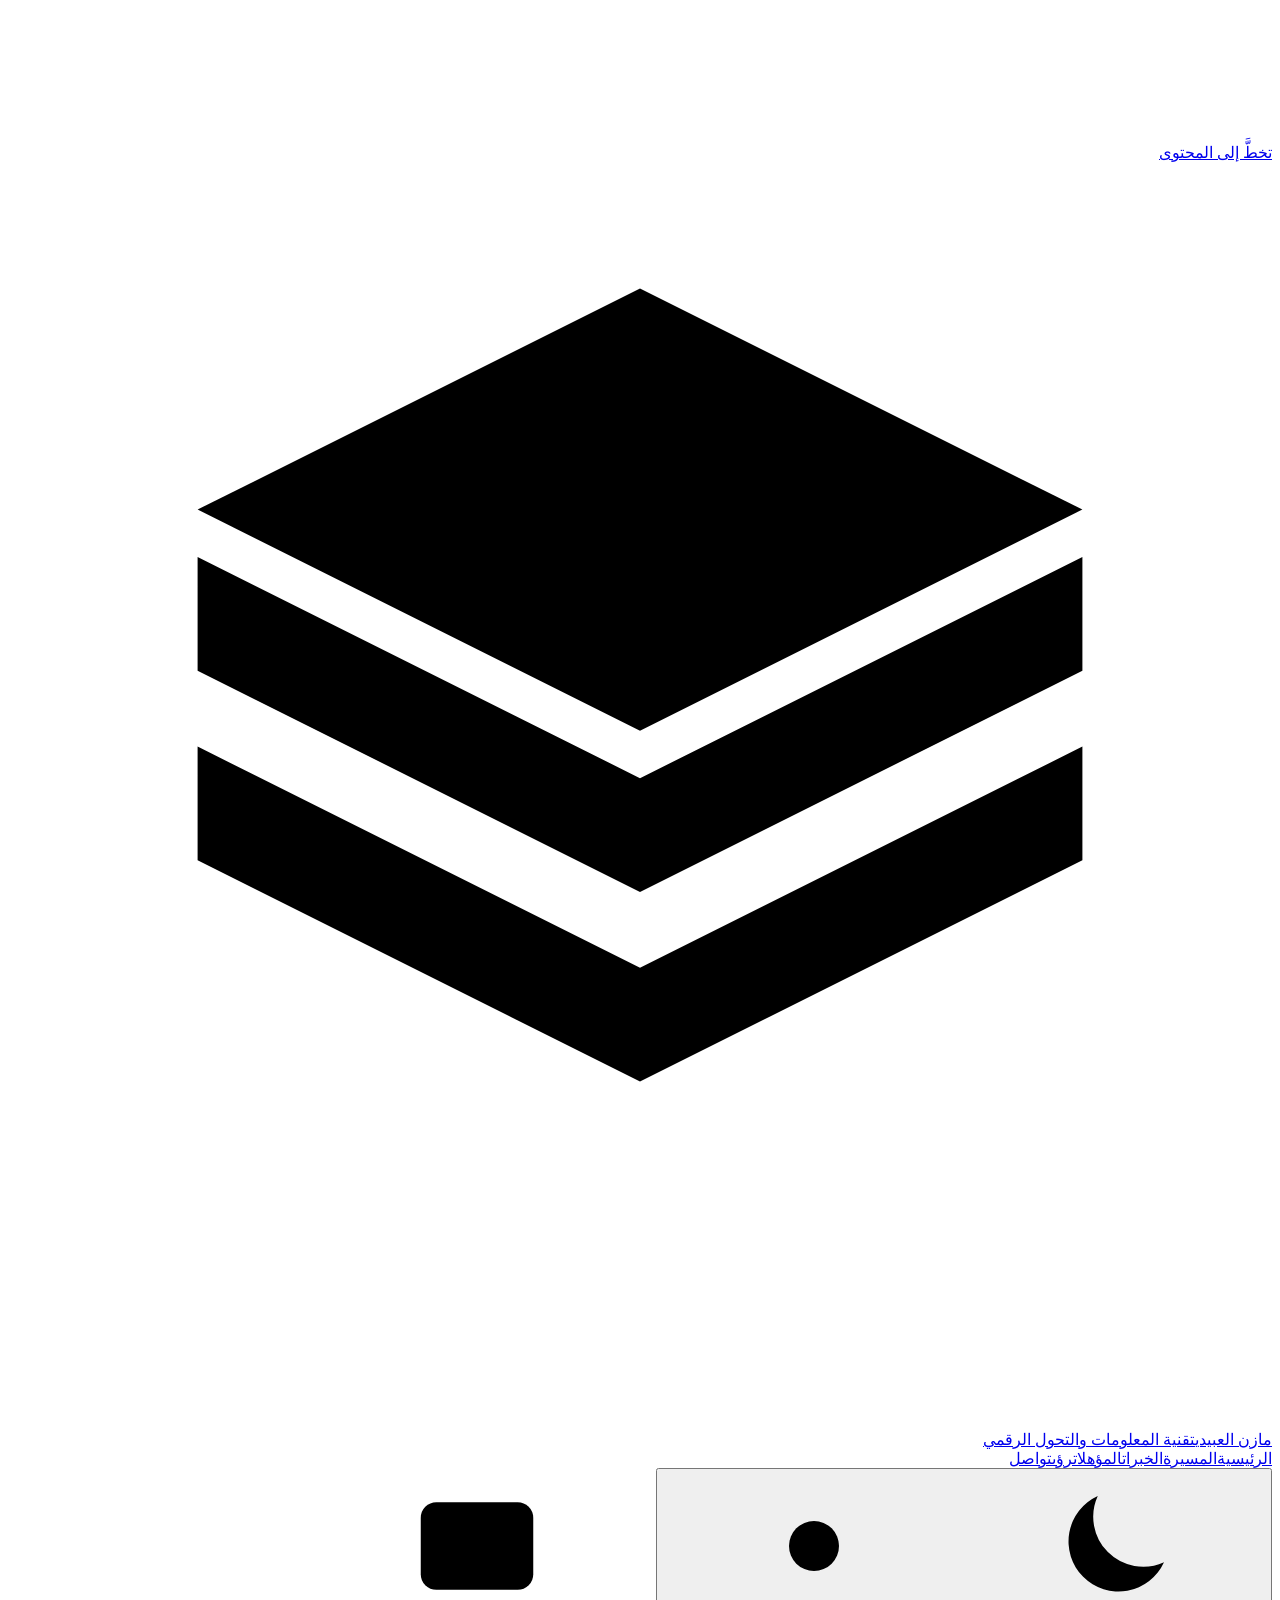
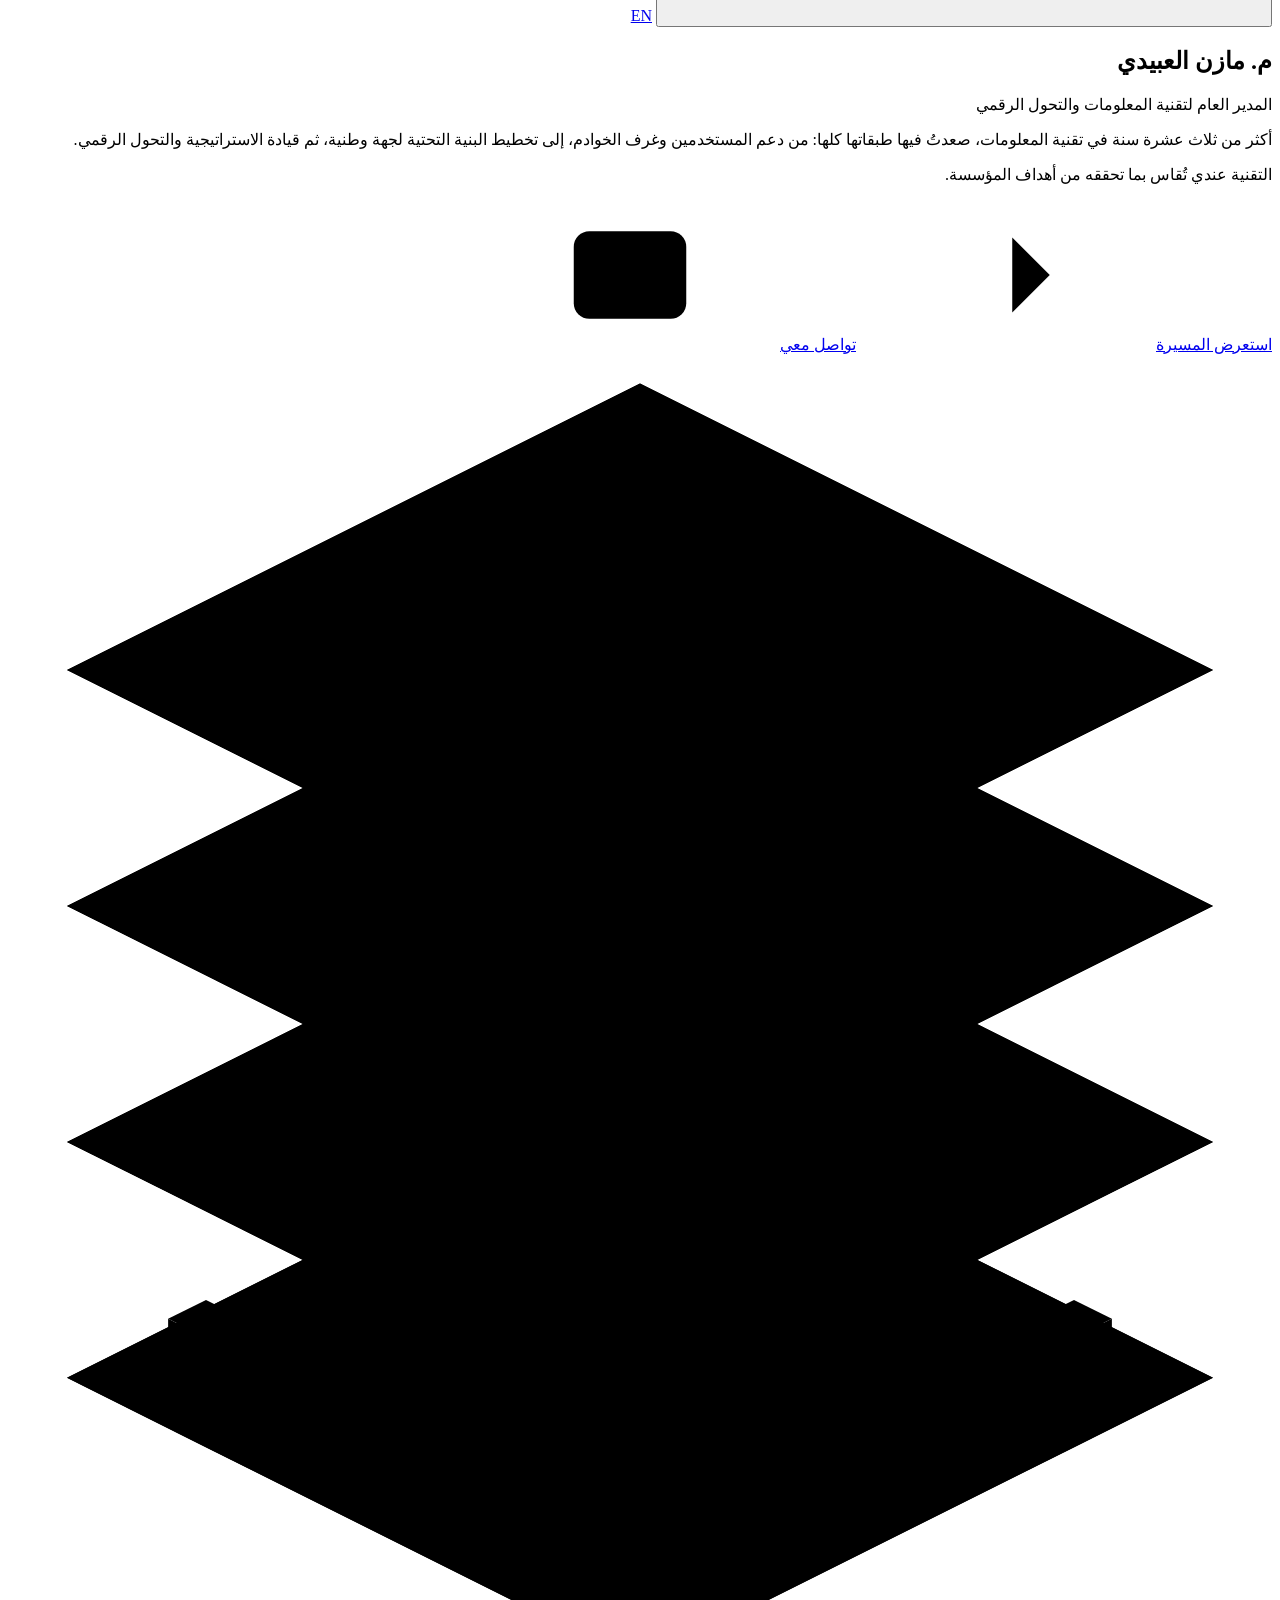
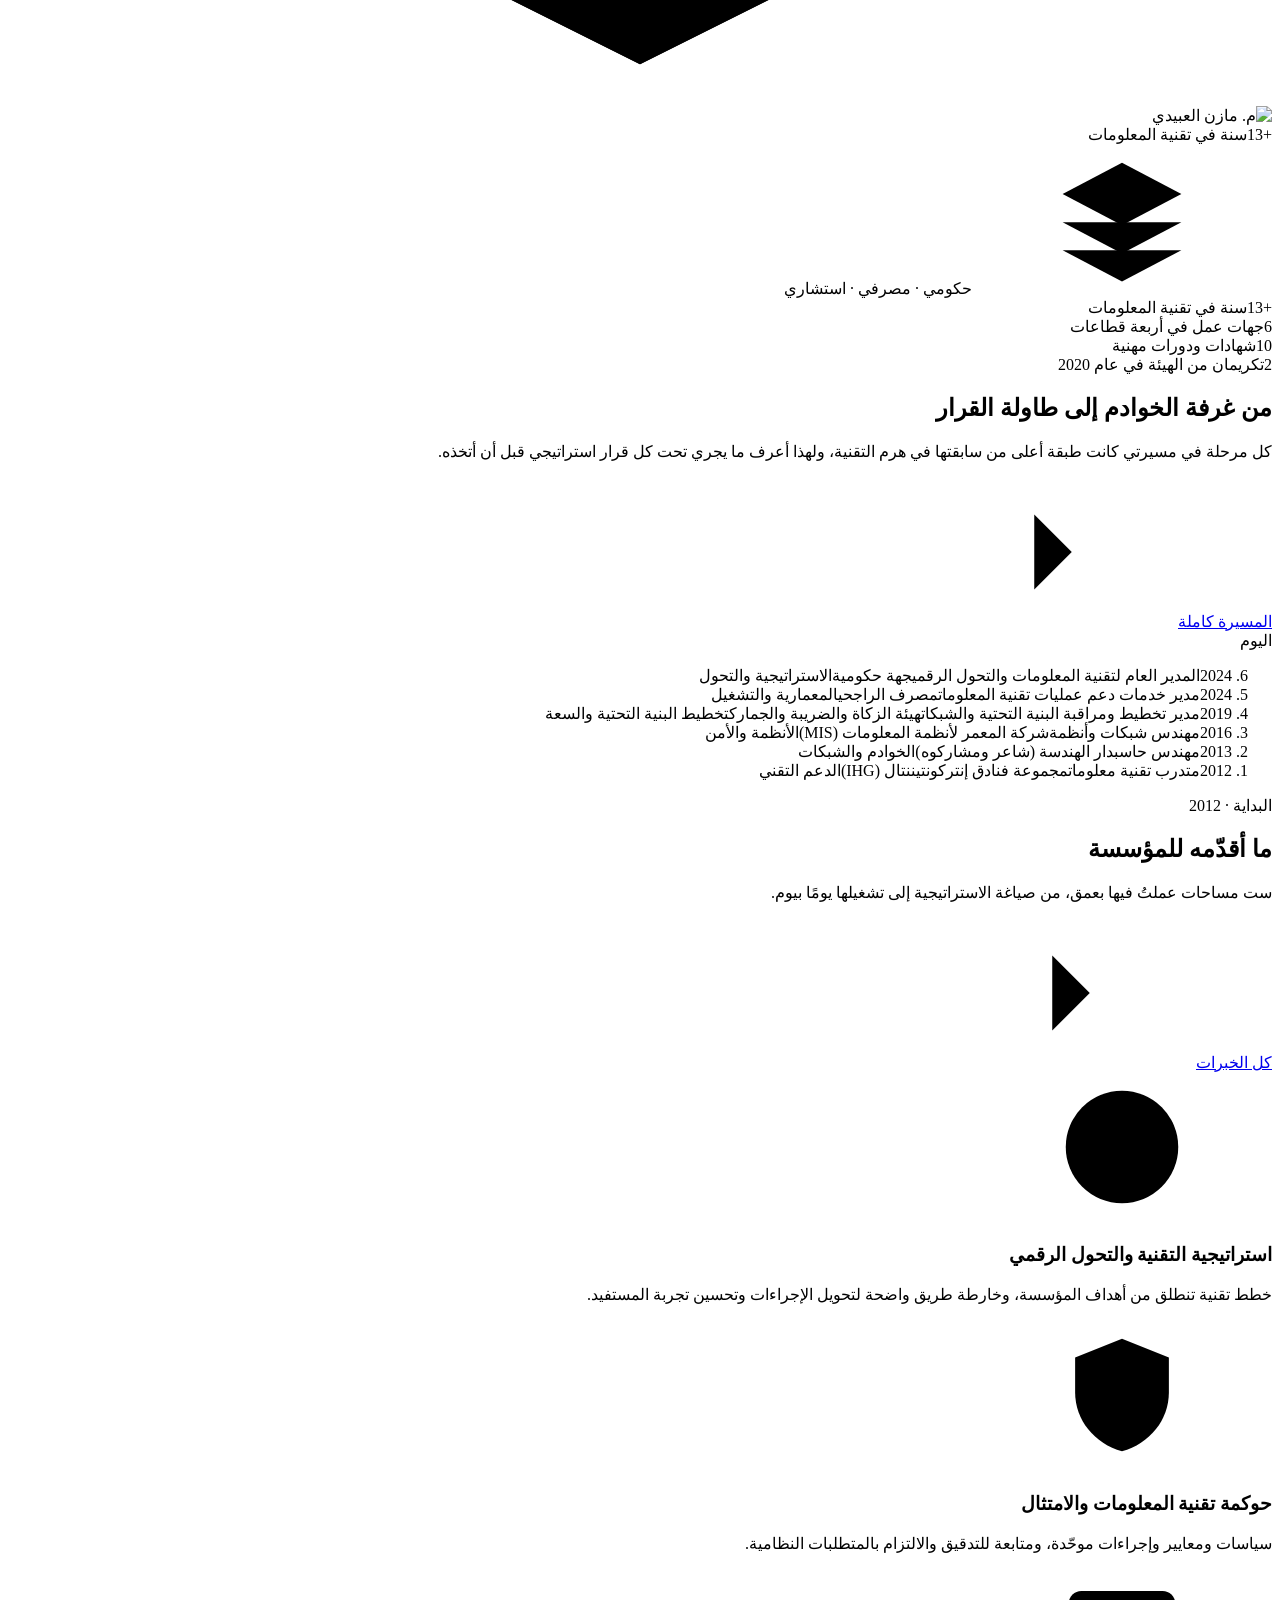
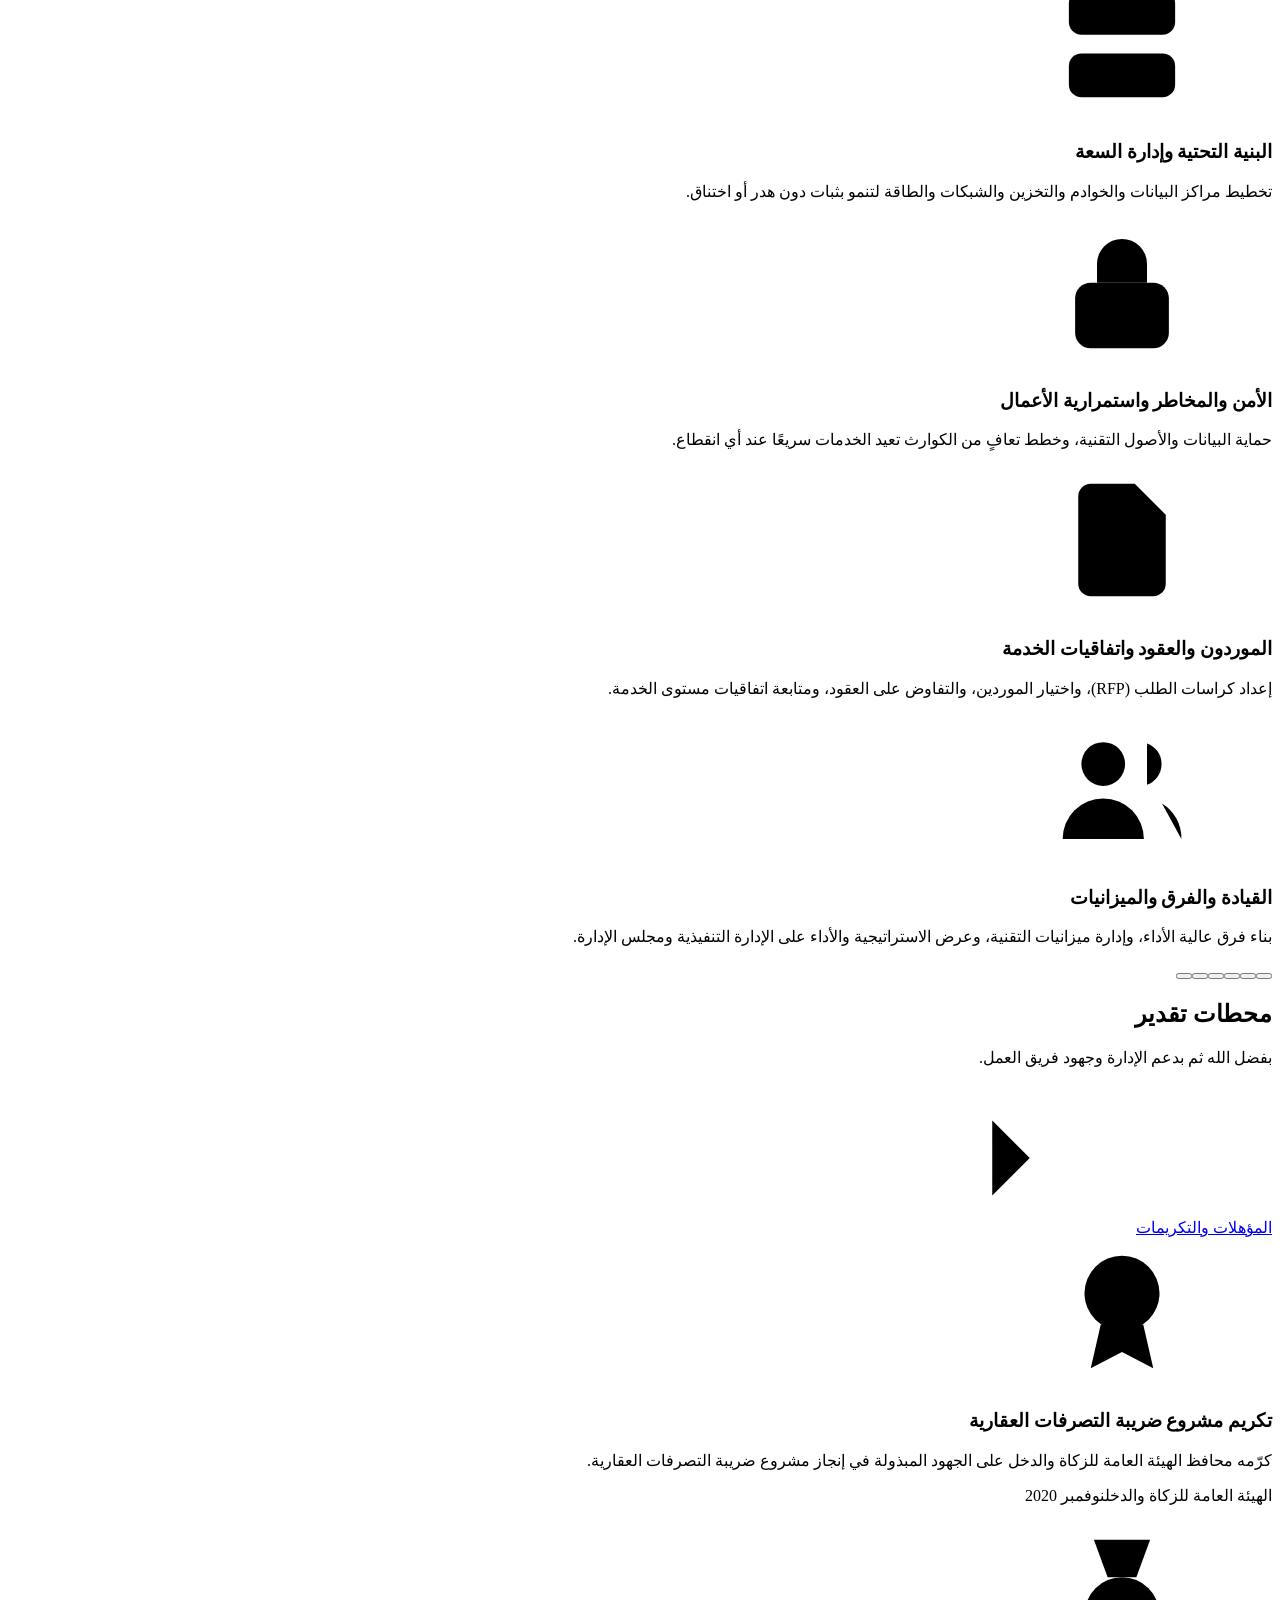
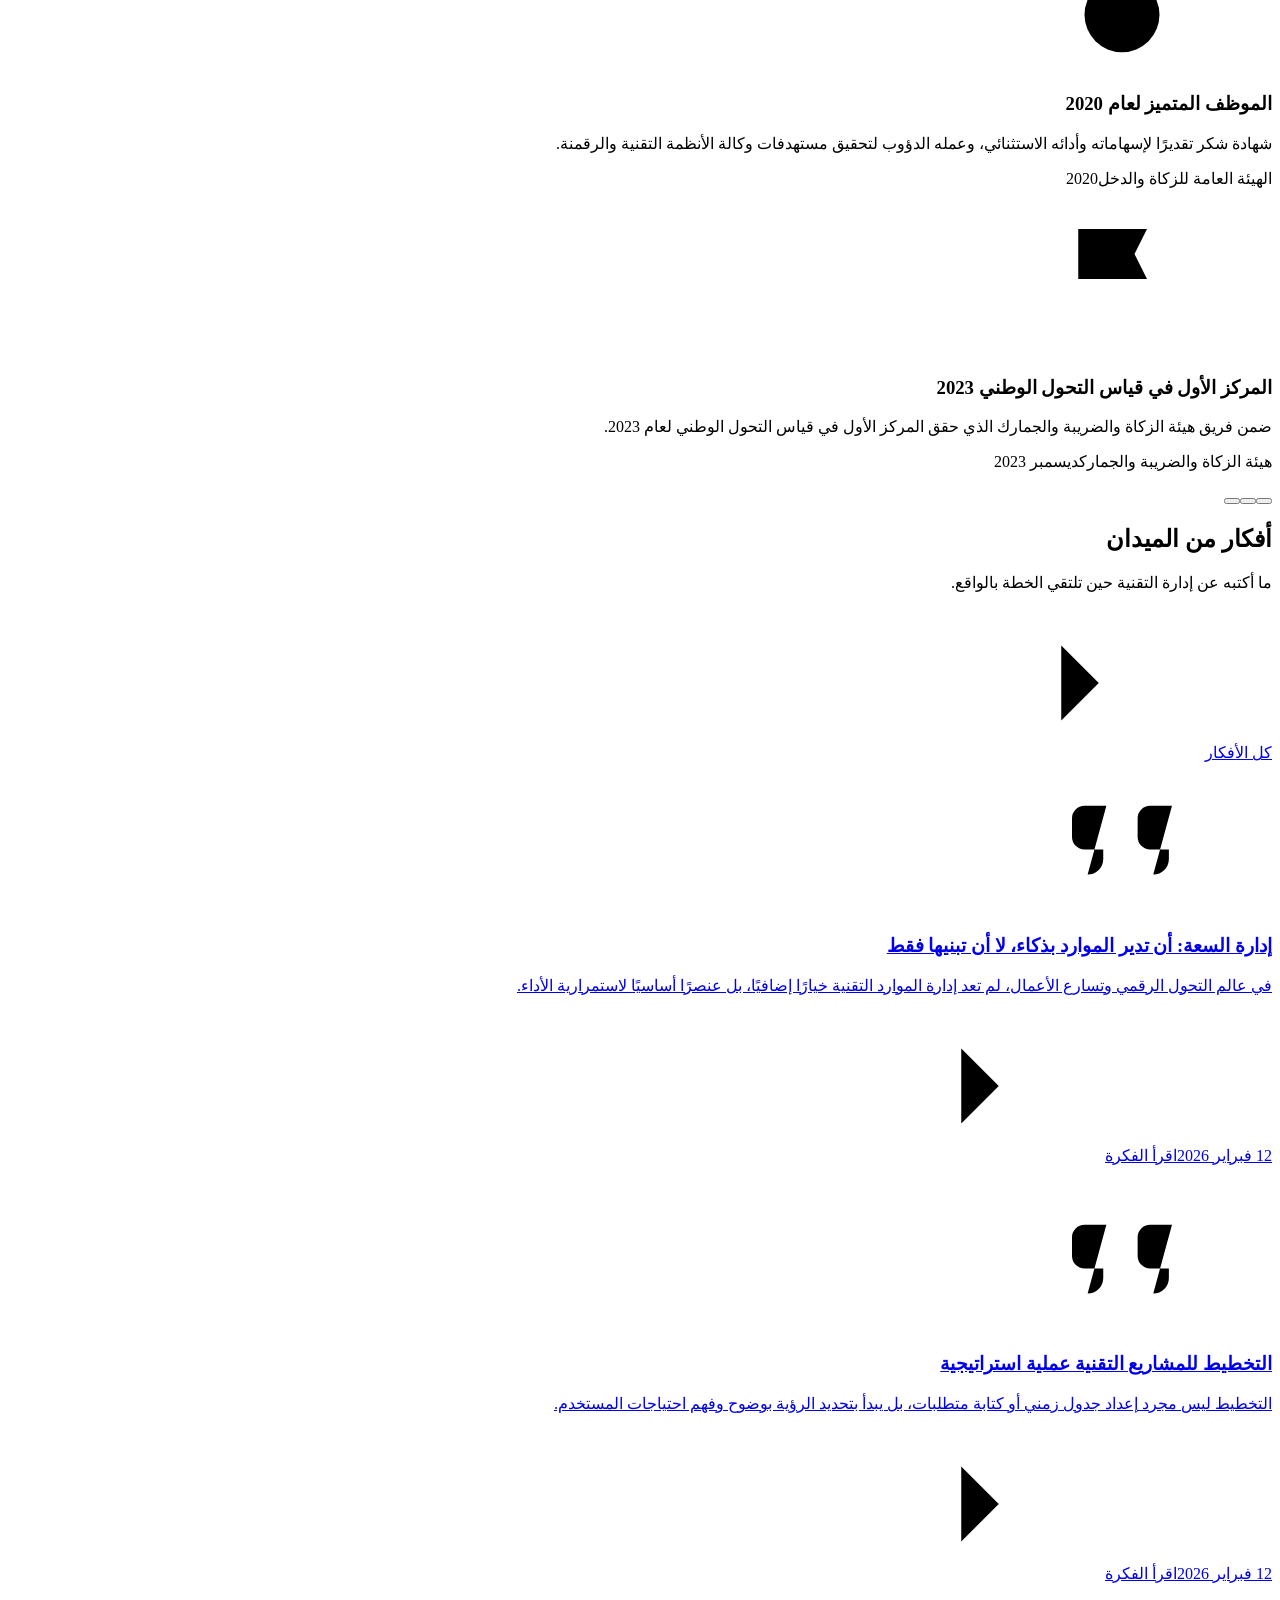
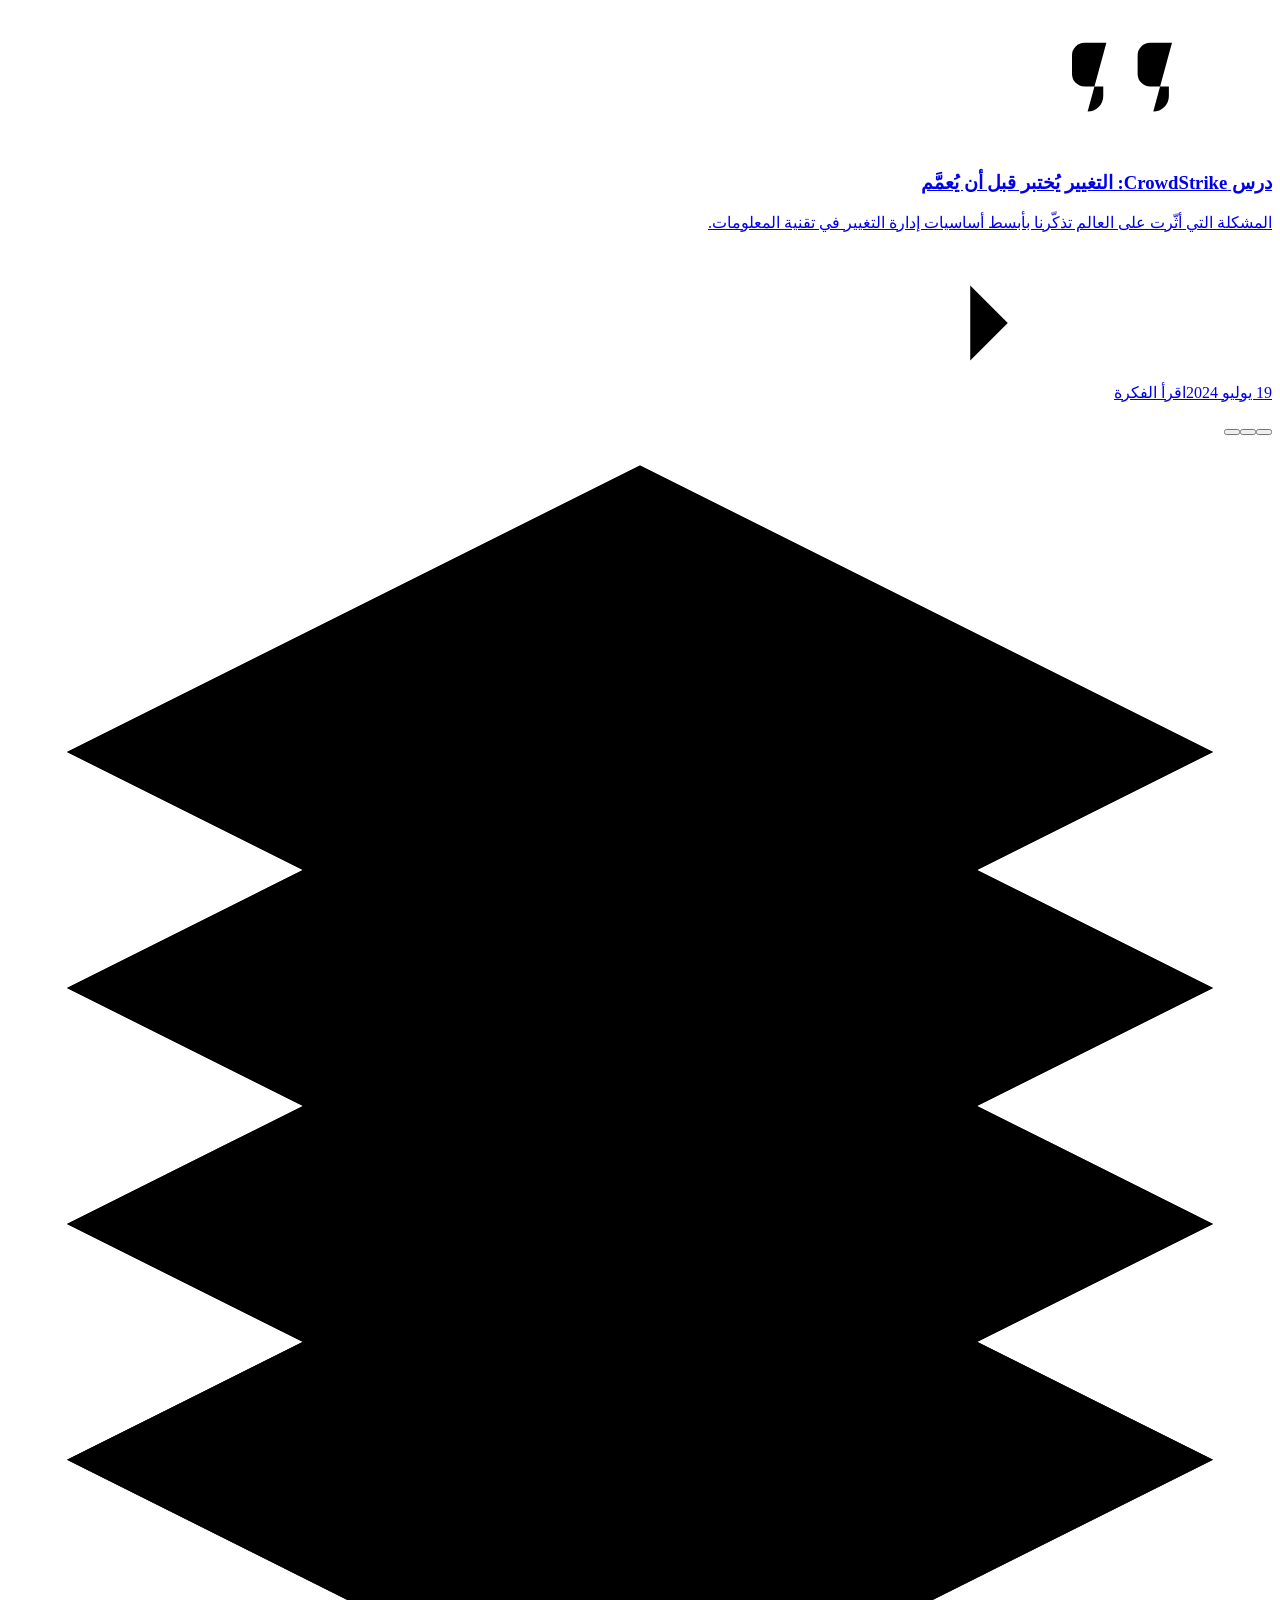
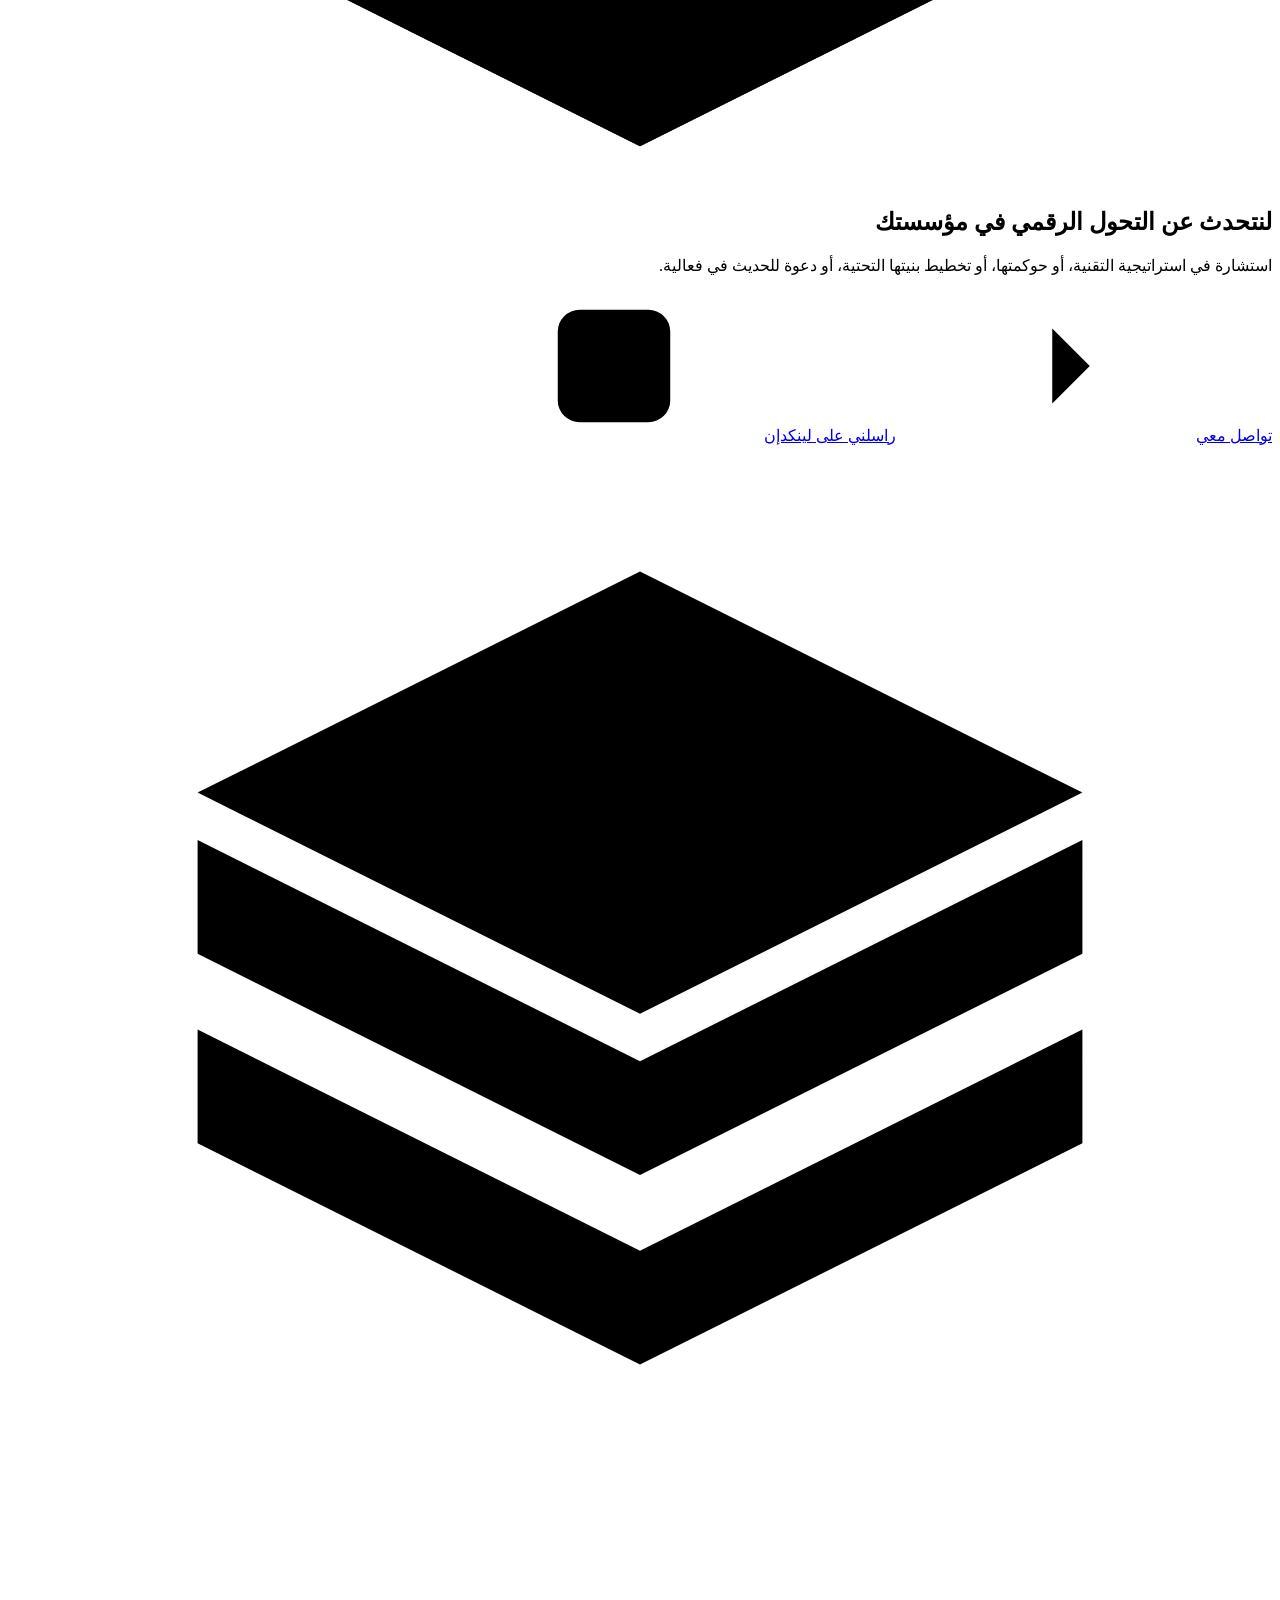
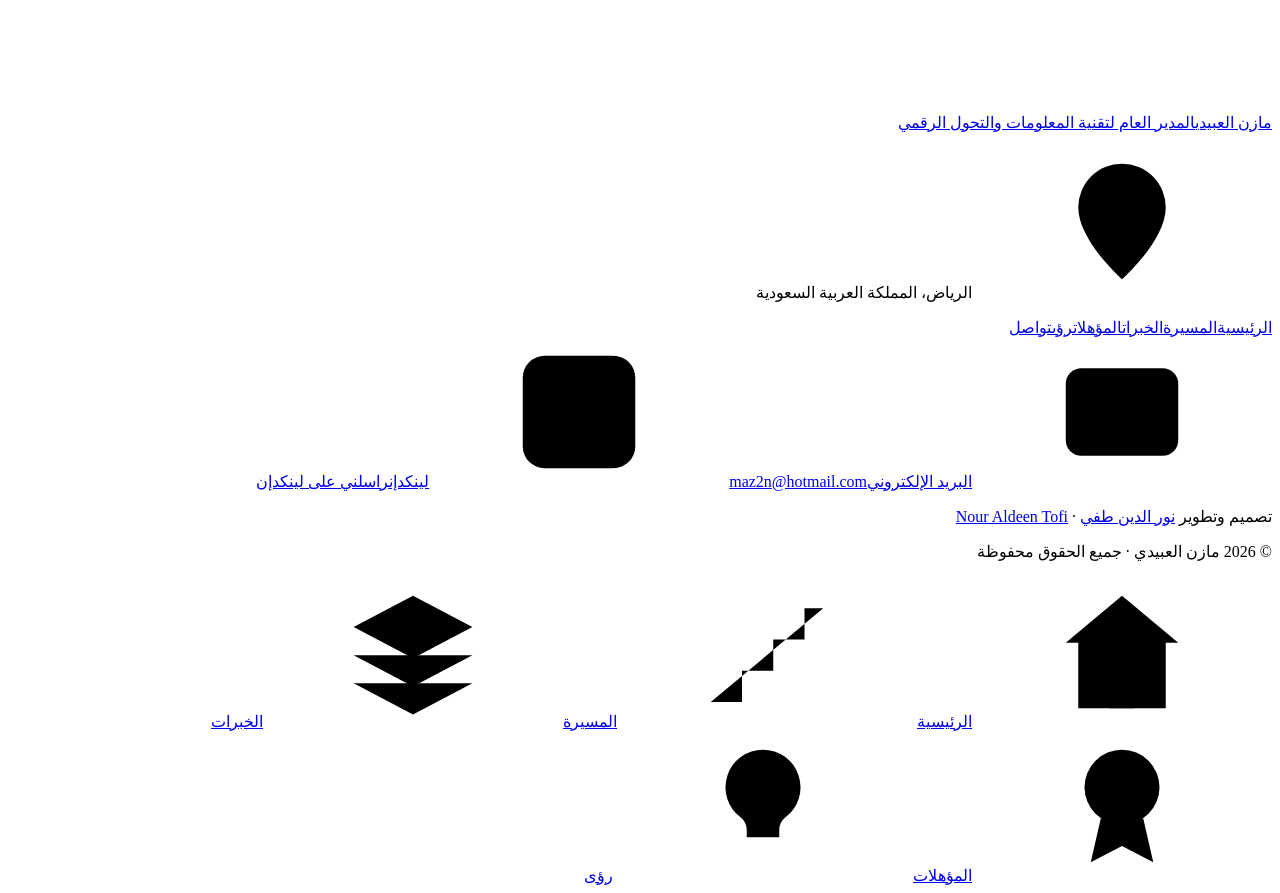
==== index.html @ 89eaffaf "Add site pages (Arabic) and SEO files" ====
<!doctype html>
<html lang="ar" dir="rtl" data-page="home" data-alt="en/index.html">
<head>
<meta charset="utf-8">
<meta name="viewport" content="width=device-width, initial-scale=1, viewport-fit=cover">
<title>مازن العبيدي — المدير العام لتقنية المعلومات والتحول الرقمي</title>
<meta name="description" content="الموقع الشخصي للمهندس مازن العبيدي: أكثر من 13 سنة في تقنية المعلومات، من البنية التحتية ومراكز البيانات إلى قيادة الاستراتيجية والحوكمة والتحول الرقمي.">
<meta name="robots" content="noindex, nofollow">
<meta name="author" content="مازن العبيدي">
<meta name="theme-color" content="#0f2427">
<link rel="canonical" href="https://nouraldeentofi.github.io/mazen-alobaidi/">
<link rel="alternate" hreflang="ar" href="https://nouraldeentofi.github.io/mazen-alobaidi/">
<link rel="alternate" hreflang="en" href="https://nouraldeentofi.github.io/mazen-alobaidi/en/">
<link rel="alternate" hreflang="x-default" href="https://nouraldeentofi.github.io/mazen-alobaidi/">
<meta property="og:type" content="profile">
<meta property="og:site_name" content="مازن العبيدي">
<meta property="og:title" content="مازن العبيدي — المدير العام لتقنية المعلومات والتحول الرقمي">
<meta property="og:description" content="الموقع الشخصي للمهندس مازن العبيدي: أكثر من 13 سنة في تقنية المعلومات، من البنية التحتية ومراكز البيانات إلى قيادة الاستراتيجية والحوكمة والتحول الرقمي.">
<meta property="og:url" content="https://nouraldeentofi.github.io/mazen-alobaidi/">
<meta property="og:image" content="https://nouraldeentofi.github.io/mazen-alobaidi/assets/img/og.jpg">
<meta property="og:image:width" content="1200">
<meta property="og:image:height" content="630">
<meta property="og:locale" content="ar_SA">
<meta property="og:locale:alternate" content="en_US">
<meta name="twitter:card" content="summary_large_image">
<meta name="twitter:title" content="مازن العبيدي — المدير العام لتقنية المعلومات والتحول الرقمي">
<meta name="twitter:description" content="الموقع الشخصي للمهندس مازن العبيدي: أكثر من 13 سنة في تقنية المعلومات، من البنية التحتية ومراكز البيانات إلى قيادة الاستراتيجية والحوكمة والتحول الرقمي.">
<meta name="twitter:image" content="https://nouraldeentofi.github.io/mazen-alobaidi/assets/img/og.jpg">
<link rel="icon" href="assets/img/favicon.svg" type="image/svg+xml">
<link rel="apple-touch-icon" href="assets/img/apple-touch-icon.png">
<link rel="help" type="text/plain" href="llms.txt" title="llms.txt">
<link rel="preload" href="assets/fonts/plex-ar-400.woff2" as="font" type="font/woff2" crossorigin><link rel="preload" href="assets/fonts/plex-ar-700.woff2" as="font" type="font/woff2" crossorigin>
<link rel="stylesheet" href="assets/style.css?v=1">
<script>(function(){var d=document.documentElement,t;d.classList.add('js');setTimeout(function(){if(!window.__maReady)d.classList.remove('js')},3500);try{t=localStorage.getItem('ma-theme')}catch(e){}if(t!=='light'&&t!=='dark'){t=matchMedia('(prefers-color-scheme: dark)').matches?'dark':'light'}d.setAttribute('data-theme',t);try{var L=localStorage.getItem('ma-lang'),r=document.referrer,same=false;try{same=!!r&&new URL(r).origin===location.origin}catch(e){}if((L==='ar'||L==='en')&&L!==d.lang&&!same&&location.protocol!=='file:'){location.replace(d.getAttribute('data-alt'))}}catch(e){}})();</script>
<script type="application/ld+json">{"@context": "https://schema.org", "@type": "Person", "@id": "https://nouraldeentofi.github.io/mazen-alobaidi/#person", "name": "مازن العبيدي", "alternateName": ["مازن العبيدي", "م. مازن العبيدي", "مازن فهد العبيدي", "مازن فهد زايد العبيدي", "مازن عبيدي", "مازن العبيدى", "المهندس مازن العبيدي", "Mazen Alobaidi", "Mazen Al-Obaidi", "Mazen Al Obaidi", "Mazen AlObaidi", "Mazen Alobaidy", "Mazen Al-Obaidy", "Mazen Obaidi", "Mazen Fahad Alobaidi", "Mazen Fahd Alobaidi", "Eng. Mazen Alobaidi", "Mazen A."], "honorificPrefix": "م.", "jobTitle": ["المدير العام لتقنية المعلومات والتحول الرقمي", "General Manager, Information Technology & Digital Transformation"], "description": "الموقع الشخصي للمهندس مازن العبيدي: أكثر من 13 سنة في تقنية المعلومات، من البنية التحتية ومراكز البيانات إلى قيادة الاستراتيجية والحوكمة والتحول الرقمي.", "url": "https://nouraldeentofi.github.io/mazen-alobaidi/", "image": "https://nouraldeentofi.github.io/mazen-alobaidi/assets/img/mazen-600.jpg", "address": {"@type": "PostalAddress", "addressLocality": "Riyadh", "addressCountry": "SA"}, "homeLocation": {"@type": "City", "name": "Riyadh", "alternateName": "الرياض"}, "worksFor": {"@type": "GovernmentOrganization", "name": "Government entity — Riyadh", "alternateName": "جهة حكومية — الرياض"}, "hasOccupation": {"@type": "Occupation", "name": "General Manager, Information Technology & Digital Transformation", "alternateName": ["General Manager of Information Technology and Digital Transformation", "Chief Information Officer", "CIO", "VP of Information Technology", "IT General Manager", "Head of IT", "Digital Transformation Leader", "Enterprise Architecture Consultant", "IT Strategy Consultant", "IT Infrastructure Director", "المدير العام لتقنية المعلومات والتحول الرقمي", "مدير عام تقنية المعلومات", "رئيس تقنية المعلومات", "نائب الرئيس لتقنية المعلومات", "قائد التحول الرقمي", "مستشار تقنية المعلومات", "مستشار التحول الرقمي", "مدير البنية التحتية التقنية"], "occupationLocation": {"@type": "City", "name": "Riyadh"}, "skills": "IT Strategy, Digital Transformation, IT Governance, Enterprise Architecture, TOGAF, Capacity Management, Data Center Architecture, High Availability Architecture, IT Infrastructure Planning, Cybersecurity, Risk Management, Business Continuity, Disaster Recovery, Vendor Management, RFP, Service Level Agreements, IT Budgeting, Change Management, Team Leadership, VMware vSphere"}, "knowsAbout": ["IT Strategy", "Digital Transformation", "IT Governance", "Enterprise Architecture", "TOGAF", "Capacity Management", "Data Center Architecture", "High Availability Architecture", "IT Infrastructure Planning", "Cybersecurity", "Risk Management", "Business Continuity", "Disaster Recovery", "Vendor Management", "RFP", "Service Level Agreements", "IT Budgeting", "Change Management", "Team Leadership", "VMware vSphere", "Windows Server", "ISO 27001", "Cloud Architecture", "استراتيجية تقنية المعلومات", "التحول الرقمي", "حوكمة تقنية المعلومات", "معمارية المؤسسة", "إدارة السعة", "مراكز البيانات", "استمرارية الأعمال", "إدارة المخاطر", "الأمن السيبراني"], "hasCredential": [{"@type": "EducationalOccupationalCredential", "credentialCategory": "degree", "name": "Bachelor's Degree, Computer Engineering", "recognizedBy": {"@type": "CollegeOrUniversity", "name": "Taif University", "alternateName": "جامعة الطائف"}}, {"@type": "EducationalOccupationalCredential", "credentialCategory": "certificate", "name": "Strategic Planning", "alternateName": "التخطيط الاستراتيجي", "recognizedBy": {"@type": "Organization", "name": "London Corporate Training"}}, {"@type": "EducationalOccupationalCredential", "credentialCategory": "certificate", "name": "TOGAF 9 Foundation and Certified Training", "alternateName": "تدريب TOGAF 9 التأسيسي والمعتمد", "recognizedBy": {"@type": "Organization", "name": "JODAYN"}}, {"@type": "EducationalOccupationalCredential", "credentialCategory": "certificate", "name": "Cloud Architecture: Advanced Concepts", "alternateName": "معمارية السحابة: مفاهيم متقدمة", "recognizedBy": {"@type": "Organization", "name": "LinkedIn Learning"}}, {"@type": "EducationalOccupationalCredential", "credentialCategory": "certificate", "name": "Learning Cloud Computing: Core Concepts", "alternateName": "الحوسبة السحابية: المفاهيم الأساسية", "recognizedBy": {"@type": "Organization", "name": "LinkedIn Learning"}}, {"@type": "EducationalOccupationalCredential", "credentialCategory": "certificate", "name": "vSphere 6.7 Foundations: Networking", "alternateName": "أساسيات شبكات vSphere 6.7", "recognizedBy": {"@type": "Organization", "name": "LinkedIn Learning"}}, {"@type": "EducationalOccupationalCredential", "credentialCategory": "certificate", "name": "VMware vSphere 6.5 Advanced Networking", "alternateName": "شبكات VMware vSphere 6.5 المتقدمة", "recognizedBy": {"@type": "Organization", "name": "LinkedIn Learning"}}, {"@type": "EducationalOccupationalCredential", "credentialCategory": "certificate", "name": "Microsoft SQL Server 2016: Installation and Administration", "alternateName": "تثبيت Microsoft SQL Server 2016 وإدارته", "recognizedBy": {"@type": "Organization", "name": "LinkedIn Learning"}}, {"@type": "EducationalOccupationalCredential", "credentialCategory": "certificate", "name": "Introduction to SAN and NAS Storage", "alternateName": "مقدمة في تخزين SAN وNAS", "recognizedBy": {"@type": "Organization", "name": "LinkedIn Learning"}}, {"@type": "EducationalOccupationalCredential", "credentialCategory": "certificate", "name": "Project Management Foundations: Small Projects", "alternateName": "أساسيات إدارة المشاريع: المشاريع الصغيرة", "recognizedBy": {"@type": "Organization", "name": "LinkedIn Learning"}}, {"@type": "EducationalOccupationalCredential", "credentialCategory": "certificate", "name": "Project Management Tips", "alternateName": "نصائح في إدارة المشاريع", "recognizedBy": {"@type": "Organization", "name": "LinkedIn Learning"}}], "award": ["Honoured for the Real Estate Transaction Tax project (Nov 2020)", "Distinguished employee of 2020 (2020)", "First place, National Transformation Measurement 2023 (Dec 2023)", "تكريم مشروع ضريبة التصرفات العقارية", "الموظف المتميز لعام 2020", "المركز الأول في قياس التحول الوطني 2023"], "alumniOf": [{"@type": "CollegeOrUniversity", "name": "Taif University", "alternateName": "جامعة الطائف"}, {"@type": "GovernmentOrganization", "name": "Zakat, Tax and Customs Authority", "alternateName": ["ZATCA", "هيئة الزكاة والضريبة والجمارك"]}, {"@type": "BankOrCreditUnion", "name": "Al Rajhi Bank", "alternateName": "مصرف الراجحي"}, {"@type": "Organization", "name": "Al Moammar Information Systems", "alternateName": ["MIS", "المعمر لأنظمة المعلومات"]}, {"@type": "Organization", "name": "Dar Al-Handasah (Shair and Partners)", "alternateName": "دار الهندسة"}, {"@type": "Organization", "name": "InterContinental Hotels Group", "alternateName": "IHG"}], "knowsLanguage": [{"@type": "Language", "name": "Arabic", "alternateName": "ar"}, {"@type": "Language", "name": "English", "alternateName": "en"}], "sameAs": ["https://www.linkedin.com/in/mazen-a-08a4165a/"], "email": "mailto:maz2n@hotmail.com"}</script><script type="application/ld+json">{"@context": "https://schema.org", "@type": "ProfilePage", "@id": "https://nouraldeentofi.github.io/mazen-alobaidi/#page", "url": "https://nouraldeentofi.github.io/mazen-alobaidi/", "name": "مازن العبيدي — المدير العام لتقنية المعلومات والتحول الرقمي", "description": "الموقع الشخصي للمهندس مازن العبيدي: أكثر من 13 سنة في تقنية المعلومات، من البنية التحتية ومراكز البيانات إلى قيادة الاستراتيجية والحوكمة والتحول الرقمي.", "inLanguage": "ar", "isPartOf": {"@type": "WebSite", "@id": "https://nouraldeentofi.github.io/mazen-alobaidi/#site", "name": "مازن العبيدي", "url": "https://nouraldeentofi.github.io/mazen-alobaidi/"}, "about": {"@id": "https://nouraldeentofi.github.io/mazen-alobaidi/#person"}, "mainEntity": {"@id": "https://nouraldeentofi.github.io/mazen-alobaidi/#person"}}</script><script type="application/ld+json">{"@context": "https://schema.org", "@type": "BreadcrumbList", "itemListElement": [{"@type": "ListItem", "position": 1, "name": "الرئيسية", "item": "https://nouraldeentofi.github.io/mazen-alobaidi/"}]}</script>
</head>
<body>
<a class="skip" href="#main">تخطَّ إلى المحتوى</a>
<svg class="sprite" aria-hidden="true" focusable="false" xmlns="http://www.w3.org/2000/svg"><symbol id="i-home" viewBox="0 0 24 24"><path d="M3 10.5 12 3l9 7.5"/><path d="M5 9.5V21h14V9.5"/><path d="M10 21v-6h4v6"/></symbol><symbol id="i-stairs" viewBox="0 0 24 24"><path d="M3 20h5v-5h5v-5h5V5h3"/></symbol><symbol id="i-layers" viewBox="0 0 24 24"><path d="M12 3 2.5 8 12 13l9.5-5L12 3Z"/><path d="m2.5 12.5 9.5 5 9.5-5"/><path d="m2.5 17 9.5 5 9.5-5"/></symbol><symbol id="i-award" viewBox="0 0 24 24"><circle cx="12" cy="9" r="6"/><path d="M8.6 14 7 21l5-2.6 5 2.6-1.6-7"/></symbol><symbol id="i-medal" viewBox="0 0 24 24"><path d="M7.5 3h9l-2.2 6h-4.6L7.5 3Z"/><circle cx="12" cy="15" r="6"/><path d="m12 12 .9 1.9 2.1.3-1.5 1.4.4 2.1-1.9-1-1.9 1 .4-2.1-1.5-1.4 2.1-.3L12 12Z"/></symbol><symbol id="i-flag" viewBox="0 0 24 24"><path d="M5 21V4"/><path d="M5 4h11l-2 4 2 4H5"/></symbol><symbol id="i-bulb" viewBox="0 0 24 24"><path d="M9 18h6"/><path d="M10 21h4"/><path d="M12 3a6 6 0 0 0-3.6 10.8c.6.5 1 1.2 1 2V17h5.2v-1.2c0-.8.4-1.5 1-2A6 6 0 0 0 12 3Z"/></symbol><symbol id="i-mail" viewBox="0 0 24 24"><rect x="3" y="5" width="18" height="14" rx="2.5"/><path d="m3.8 7 8.2 6 8.2-6"/></symbol><symbol id="i-linkedin" viewBox="0 0 24 24"><rect x="3" y="3" width="18" height="18" rx="3.5"/><path d="M8 10.5V17"/><path d="M8 7.2v.1"/><path d="M12 17v-6.5"/><path d="M12 13.6c0-1.9 1.1-3.1 2.7-3.1 1.5 0 2.3 1 2.3 2.8V17"/></symbol><symbol id="i-pin" viewBox="0 0 24 24"><path d="M12 21s-7-6.2-7-11.5a7 7 0 0 1 14 0C19 14.8 12 21 12 21Z"/><circle cx="12" cy="9.5" r="2.5"/></symbol><symbol id="i-arrow" viewBox="0 0 24 24"><path d="M5 12h14"/><path d="m13 6 6 6-6 6"/></symbol><symbol id="i-back" viewBox="0 0 24 24"><path d="M19 12H5"/><path d="m11 18-6-6 6-6"/></symbol><symbol id="i-chev" viewBox="0 0 24 24"><path d="m6 9 6 6 6-6"/></symbol><symbol id="i-sun" viewBox="0 0 24 24"><circle cx="12" cy="12" r="4"/><path d="M12 2.5v2M12 19.5v2M4.6 4.6 6 6M18 18l1.4 1.4M2.5 12h2M19.5 12h2M4.6 19.4 6 18M18 6l1.4-1.4"/></symbol><symbol id="i-moon" viewBox="0 0 24 24"><path d="M20 14.6A8 8 0 0 1 9.4 4 8 8 0 1 0 20 14.6Z"/></symbol><symbol id="i-target" viewBox="0 0 24 24"><circle cx="12" cy="12" r="9"/><circle cx="12" cy="12" r="5"/><circle cx="12" cy="12" r="1.2"/></symbol><symbol id="i-shield" viewBox="0 0 24 24"><path d="M12 3 4.5 6v5.6c0 4.4 3.1 8.2 7.5 9.4 4.4-1.2 7.5-5 7.5-9.4V6L12 3Z"/><path d="m8.8 12 2.2 2.2 4.2-4.4"/></symbol><symbol id="i-server" viewBox="0 0 24 24"><rect x="3.5" y="3.5" width="17" height="7" rx="2"/><rect x="3.5" y="13.5" width="17" height="7" rx="2"/><path d="M7.5 7h.1M7.5 17h.1"/><path d="M11 7h5.5M11 17h5.5"/></symbol><symbol id="i-refresh" viewBox="0 0 24 24"><path d="M3.5 12a8.5 8.5 0 0 1 14.7-5.8L20.5 8.5"/><path d="M20.5 3.5v5h-5"/><path d="M20.5 12a8.5 8.5 0 0 1-14.7 5.8L3.5 15.5"/><path d="M3.5 20.5v-5h5"/></symbol><symbol id="i-lock" viewBox="0 0 24 24"><rect x="4.5" y="10.5" width="15" height="10.5" rx="2.5"/><path d="M8 10.5V7.5a4 4 0 0 1 8 0v3"/><path d="M12 14.5v2.5"/></symbol><symbol id="i-file" viewBox="0 0 24 24"><path d="M14 3H7a2 2 0 0 0-2 2v14a2 2 0 0 0 2 2h10a2 2 0 0 0 2-2V8l-5-5Z"/><path d="M14 3v5h5"/><path d="M8.5 13h7M8.5 17h4.5"/></symbol><symbol id="i-users" viewBox="0 0 24 24"><circle cx="9" cy="8" r="3.5"/><path d="M2.5 20a6.5 6.5 0 0 1 13 0"/><path d="M16 4.7a3.5 3.5 0 0 1 0 6.6"/><path d="M18.4 14.3A6.5 6.5 0 0 1 21.5 20"/></symbol><symbol id="i-calendar" viewBox="0 0 24 24"><rect x="3.5" y="5" width="17" height="15.5" rx="2.5"/><path d="M3.5 10h17M8 3v4M16 3v4"/></symbol><symbol id="i-cap" viewBox="0 0 24 24"><path d="M22 9 12 4 2 9l10 5 10-5Z"/><path d="M6 11.2V16c0 1.7 2.7 3 6 3s6-1.3 6-3v-4.8"/><path d="M22 9v6"/></symbol><symbol id="i-landmark" viewBox="0 0 24 24"><path d="M3 21h18"/><path d="M5.5 18V10.5M10 18v-7.5M14 18v-7.5M18.5 18v-7.5"/><path d="M3 10.5 12 4l9 6.5H3Z"/></symbol><symbol id="i-bank" viewBox="0 0 24 24"><path d="M3 21h18"/><path d="M4 18h16"/><path d="M6 18v-6M10 18v-6M14 18v-6M18 18v-6"/><path d="M3.5 9.5 12 4.5l8.5 5H3.5Z"/><path d="M12 7.2v.1"/></symbol><symbol id="i-building" viewBox="0 0 24 24"><rect x="5" y="3" width="14" height="18" rx="1.5"/><path d="M9 7h2M13 7h2M9 11h2M13 11h2M9 15h2M13 15h2"/><path d="M10.5 21v-2.5h3V21"/></symbol><symbol id="i-bed" viewBox="0 0 24 24"><path d="M3 19V6"/><path d="M3 14h18v5"/><path d="M21 14v-1.5A3.5 3.5 0 0 0 17.5 9H11v5"/><circle cx="7" cy="11" r="2"/></symbol><symbol id="i-copy" viewBox="0 0 24 24"><rect x="8.5" y="8.5" width="12" height="12" rx="2.5"/><path d="M15.5 8.5V6A2.5 2.5 0 0 0 13 3.5H6A2.5 2.5 0 0 0 3.5 6v7A2.5 2.5 0 0 0 6 15.5h2.5"/></symbol><symbol id="i-send" viewBox="0 0 24 24"><path d="M21 3 10.5 13.5"/><path d="M21 3 14.5 21l-4-7.5L3 9.5 21 3Z"/></symbol><symbol id="i-check" viewBox="0 0 24 24"><path d="m5 12.5 4.5 4.5L19 7.5"/></symbol><symbol id="i-external" viewBox="0 0 24 24"><path d="M14 4h6v6"/><path d="M20 4 11 13"/><path d="M18 14v4a2 2 0 0 1-2 2H6a2 2 0 0 1-2-2V8a2 2 0 0 1 2-2h4"/></symbol><symbol id="i-quote" viewBox="0 0 24 24"><path d="M9.5 7H6a2 2 0 0 0-2 2v3a2 2 0 0 0 2 2h3v1.5A2.5 2.5 0 0 1 6.5 18"/><path d="M20 7h-3.5a2 2 0 0 0-2 2v3a2 2 0 0 0 2 2h3v1.5A2.5 2.5 0 0 1 17 18"/></symbol><symbol id="i-plus" viewBox="0 0 24 24"><path d="M12 5v14M5 12h14"/></symbol></svg>
<div class="bg-grid" aria-hidden="true"></div>
<header class="site-header is-home" id="top">
<div class="bar wrap">
<div class="bar-start"><a class="brand" href="index.html"><svg class="mark" viewBox="0 0 40 40" aria-hidden="true" focusable="false"><path class="m3" d="M20 25.5 6 18.5v3.6l14 7 14-7v-3.6l-14 7Z"/><path class="m2" d="M20 19.5 6 12.5v3.6l14 7 14-7v-3.6l-14 7Z"/><path class="m1" d="M20 4 6 11l14 7 14-7-14-7Z"/></svg><span class="brand-text"><span class="brand-name">مازن العبيدي</span><span class="brand-role">تقنية المعلومات والتحول الرقمي</span></span></a></div>
<nav class="main-nav" aria-label="التنقل الرئيسي"><a class="nav-link" href="index.html" aria-current="page">الرئيسية</a><a class="nav-link" href="journey.html">المسيرة</a><a class="nav-link" href="expertise.html">الخبرات</a><a class="nav-link" href="credentials.html">المؤهلات</a><a class="nav-link" href="insights.html">رؤى</a><a class="nav-link nav-cta" href="contact.html">تواصل</a></nav>
<div class="bar-end">
<button class="icon-btn theme-btn" type="button" aria-label="تبديل الوضع الليلي"><span class="swap"><svg class="ic i-moon" aria-hidden="true" focusable="false"><use href="#i-moon"/></svg><svg class="ic i-sun" aria-hidden="true" focusable="false"><use href="#i-sun"/></svg></span></button>
<a class="icon-btn lang-btn" href="en/index.html" hreflang="en" lang="en" data-lang="en" aria-label="EN — English version">EN</a>
<a class="icon-btn only-mob" href="contact.html" aria-label="تواصل معي"><svg class="ic" aria-hidden="true" focusable="false"><use href="#i-mail"/></svg></a>
</div>
</div>
<div class="progress" aria-hidden="true"><span></span></div>
</header>
<main id="main">

<section class="hero band" aria-labelledby="hero-name">
<div class="hero-bg" aria-hidden="true"><div class="data-cols"></div></div>
<div class="wrap hero-grid">
<div class="hero-text">
<h1 class="hero-name enter" id="hero-name" style="--e:1"><span class="hon">م.</span> مازن العبيدي</h1>
<p class="hero-role enter" style="--e:2">المدير العام لتقنية المعلومات والتحول الرقمي</p>
<p class="hero-lead enter" style="--e:3">أكثر من ثلاث عشرة سنة في تقنية المعلومات، صعدتُ فيها طبقاتها كلها: من دعم المستخدمين وغرف الخوادم، إلى تخطيط البنية التحتية لجهة وطنية، ثم قيادة الاستراتيجية والتحول الرقمي.</p>
<p class="hero-belief enter" style="--e:4">التقنية عندي تُقاس بما تحققه من أهداف المؤسسة.</p>
<div class="btn-row hero-ctas enter" style="--e:5"><a class="btn btn-primary shine" href="journey.html"><span>استعرض المسيرة</span><svg class="ic dir-ic" aria-hidden="true" focusable="false"><use href="#i-arrow"/></svg></a><a class="btn btn-glass " href="contact.html"><span>تواصل معي</span><svg class="ic" aria-hidden="true" focusable="false"><use href="#i-mail"/></svg></a></div>
</div>
<div class="hero-stage enter-zoom">
<div class="stage-art" aria-hidden="true"><svg class="stack" viewBox="0 0 600 640" aria-hidden="true" focusable="false" preserveAspectRatio="xMidYMid meet"><g class="st-conns"><line class="st-conn" x1="104" y1="486" x2="104" y2="150"/><line class="st-conn" x1="180" y1="486" x2="180" y2="150"/><line class="st-conn" x1="420" y1="486" x2="420" y2="150"/><line class="st-conn" x1="496" y1="486" x2="496" y2="150"/></g><g class="st-plane st-p3" style="--i:3"><polygon class="st-fill" points="300.0,350.0 572.0,486.0 300.0,622.0 28.0,486.0"/><path class="st-grid" d="M96.0,452.0L368.0,588.0M504.0,452.0L232.0,588.0M164.0,418.0L436.0,554.0M436.0,418.0L164.0,554.0M232.0,384.0L504.0,520.0M368.0,384.0L96.0,520.0"/><polygon class="st-edge" pathLength="1" points="300.0,350.0 572.0,486.0 300.0,622.0 28.0,486.0"/><g class="st-box"><polygon class="bx-l" points="76,458 94,467 94,497 76,488"/><polygon class="bx-r" points="94,467 112,458 112,488 94,497"/><polygon class="bx-t" points="94,449 112,458 94,467 76,458"/></g><g class="st-box"><polygon class="bx-l" points="122,458 140,467 140,497 122,488"/><polygon class="bx-r" points="140,467 158,458 158,488 140,497"/><polygon class="bx-t" points="140,449 158,458 140,467 122,458"/></g><g class="st-box"><polygon class="bx-l" points="442,458 460,467 460,497 442,488"/><polygon class="bx-r" points="460,467 478,458 478,488 460,497"/><polygon class="bx-t" points="460,449 478,458 460,467 442,458"/></g><g class="st-box"><polygon class="bx-l" points="488,458 506,467 506,497 488,488"/><polygon class="bx-r" points="506,467 524,458 524,488 506,497"/><polygon class="bx-t" points="506,449 524,458 506,467 488,458"/></g><circle class="st-led" cx="94" cy="464" r="2"/><circle class="st-led" style="--d:1.1s" cx="460" cy="464" r="2"/></g><g class="st-plane st-p2" style="--i:2"><polygon class="st-fill" points="300.0,238.0 572.0,374.0 300.0,510.0 28.0,374.0"/><path class="st-grid" d="M96.0,340.0L368.0,476.0M504.0,340.0L232.0,476.0M164.0,306.0L436.0,442.0M436.0,306.0L164.0,442.0M232.0,272.0L504.0,408.0M368.0,272.0L96.0,408.0"/><polygon class="st-edge" pathLength="1" points="300.0,238.0 572.0,374.0 300.0,510.0 28.0,374.0"/><g class="st-box st-flat"><polygon class="bx-l" points="80,362 100,372 100,378 80,368"/><polygon class="bx-r" points="100,372 120,362 120,368 100,378"/><polygon class="bx-t" points="100,352 120,362 100,372 80,362"/></g><g class="st-box st-flat"><polygon class="bx-l" points="130,386 150,396 150,402 130,392"/><polygon class="bx-r" points="150,396 170,386 170,392 150,402"/><polygon class="bx-t" points="150,376 170,386 150,396 130,386"/></g><g class="st-box st-flat"><polygon class="bx-l" points="430,386 450,396 450,402 430,392"/><polygon class="bx-r" points="450,396 470,386 470,392 450,402"/><polygon class="bx-t" points="450,376 470,386 450,396 430,386"/></g><g class="st-box st-flat"><polygon class="bx-l" points="480,362 500,372 500,378 480,368"/><polygon class="bx-r" points="500,372 520,362 520,368 500,378"/><polygon class="bx-t" points="500,352 520,362 500,372 480,362"/></g></g><g class="st-plane st-p1" style="--i:1"><polygon class="st-fill" points="300.0,126.0 572.0,262.0 300.0,398.0 28.0,262.0"/><path class="st-grid" d="M96.0,228.0L368.0,364.0M504.0,228.0L232.0,364.0M164.0,194.0L436.0,330.0M436.0,194.0L164.0,330.0M232.0,160.0L504.0,296.0M368.0,160.0L96.0,296.0"/><polygon class="st-edge" pathLength="1" points="300.0,126.0 572.0,262.0 300.0,398.0 28.0,262.0"/><g class="st-db"><path d="M93,236 v22 a17,8 0 0 0 34,0 v-22"/><ellipse cx="110" cy="236" rx="17" ry="8"/><path class="st-dbl" d="M93,247 a17,8 0 0 0 34,0"/></g><g class="st-db"><path d="M473,236 v22 a17,8 0 0 0 34,0 v-22"/><ellipse cx="490" cy="236" rx="17" ry="8"/><path class="st-dbl" d="M473,247 a17,8 0 0 0 34,0"/></g></g><g class="st-plane st-p0" style="--i:0"><polygon class="st-fill" points="300.0,14.0 572.0,150.0 300.0,286.0 28.0,150.0"/><path class="st-grid" d="M96.0,116.0L368.0,252.0M504.0,116.0L232.0,252.0M164.0,82.0L436.0,218.0M436.0,82.0L164.0,218.0M232.0,48.0L504.0,184.0M368.0,48.0L96.0,184.0"/><polygon class="st-edge" pathLength="1" points="300.0,14.0 572.0,150.0 300.0,286.0 28.0,150.0"/><g class="st-goal"><ellipse cx="122" cy="150" rx="34" ry="17"/><ellipse cx="122" cy="150" rx="21" ry="10.5"/><ellipse class="st-goal-c" cx="122" cy="150" rx="7" ry="3.5"/></g><g class="st-goal"><ellipse cx="478" cy="150" rx="34" ry="17"/><ellipse cx="478" cy="150" rx="21" ry="10.5"/><ellipse class="st-goal-c" cx="478" cy="150" rx="7" ry="3.5"/></g></g><g class="st-pulses"><circle class="st-pulse" style="--d:0.0s" cx="104" cy="486" r="3.2"/><circle class="st-pulse" style="--d:1.3s" cx="180" cy="486" r="3.2"/><circle class="st-pulse" style="--d:2.6s" cx="420" cy="486" r="3.2"/><circle class="st-pulse" style="--d:3.9s" cx="496" cy="486" r="3.2"/></g></svg></div>
<div class="portrait hero-portrait"><picture><source type="image/webp" srcset="assets/img/mazen-400.webp 400w, assets/img/mazen-600.webp 600w" sizes="(max-width: 700px) 60vw, 360px"><img src="assets/img/mazen-600.jpg" width="600" height="600" alt="م. مازن العبيدي" fetchpriority="high" decoding="async"></picture></div>
<div class="float f1 glass" aria-hidden="true"><span class="f-num" dir="ltr">13+</span><span class="f-txt">سنة في تقنية المعلومات</span></div>
<div class="float f2 glass" aria-hidden="true"><svg class="ic" aria-hidden="true" focusable="false"><use href="#i-layers"/></svg><span class="f-txt">حكومي · مصرفي · استشاري</span></div>
</div>
</div>
</section>

<section class="stats-sec" aria-label="لمحة سريعة">
<div class="wrap"><div class="stats"><div class="stat glass reveal" style="--r:0"><span class="stat-num" dir="ltr"><span class="count" data-to="13" style="--w:2ch">13</span>+</span><span class="stat-label">سنة في تقنية المعلومات</span></div><div class="stat glass reveal" style="--r:1"><span class="stat-num" dir="ltr"><span class="count" data-to="6" style="--w:1ch">6</span></span><span class="stat-label">جهات عمل في أربعة قطاعات</span></div><div class="stat glass reveal" style="--r:2"><span class="stat-num" dir="ltr"><span class="count" data-to="10" style="--w:2ch">10</span></span><span class="stat-label">شهادات ودورات مهنية</span></div><div class="stat glass reveal" style="--r:3"><span class="stat-num" dir="ltr"><span class="count" data-to="2" style="--w:1ch">2</span></span><span class="stat-label">تكريمان من الهيئة في عام <span dir="ltr">2020</span></span></div></div></div>
</section>

<section class="sec" aria-labelledby="stack-t">
<div class="wrap">
<div class="sec-head "><div class="sec-head-text"><h2 id="stack-t" class="sec-title reveal from-start">من غرفة الخوادم إلى طاولة القرار</h2><p class="sec-lead reveal">كل مرحلة في مسيرتي كانت طبقة أعلى من سابقتها في هرم التقنية، ولهذا أعرف ما يجري تحت كل قرار استراتيجي قبل أن أتخذه.</p></div><a class="text-link reveal" href="journey.html">المسيرة كاملة<svg class="ic dir-ic" aria-hidden="true" focusable="false"><use href="#i-arrow"/></svg></a></div>
<div class="slabs-wrap">
<span class="slabs-cap cap-top">اليوم</span>
<ol class="slabs" reversed><li class="slab reveal" style="--r:5"><span class="slab-year" dir="ltr">2024</span><span class="slab-main"><span class="slab-role">المدير العام لتقنية المعلومات والتحول الرقمي</span><span class="slab-org">جهة حكومية</span></span><span class="slab-layer">الاستراتيجية والتحول</span></li><li class="slab reveal" style="--r:4"><span class="slab-year" dir="ltr">2024</span><span class="slab-main"><span class="slab-role">مدير خدمات دعم عمليات تقنية المعلومات</span><span class="slab-org">مصرف الراجحي</span></span><span class="slab-layer">المعمارية والتشغيل</span></li><li class="slab reveal" style="--r:3"><span class="slab-year" dir="ltr">2019</span><span class="slab-main"><span class="slab-role">مدير تخطيط ومراقبة البنية التحتية والشبكات</span><span class="slab-org">هيئة الزكاة والضريبة والجمارك</span></span><span class="slab-layer">تخطيط البنية التحتية والسعة</span></li><li class="slab reveal" style="--r:2"><span class="slab-year" dir="ltr">2016</span><span class="slab-main"><span class="slab-role">مهندس شبكات وأنظمة</span><span class="slab-org">شركة المعمر لأنظمة المعلومات <span dir="ltr">(MIS)</span></span></span><span class="slab-layer">الأنظمة والأمن</span></li><li class="slab reveal" style="--r:1"><span class="slab-year" dir="ltr">2013</span><span class="slab-main"><span class="slab-role">مهندس حاسب</span><span class="slab-org">دار الهندسة (شاعر ومشاركوه)</span></span><span class="slab-layer">الخوادم والشبكات</span></li><li class="slab reveal" style="--r:0"><span class="slab-year" dir="ltr">2012</span><span class="slab-main"><span class="slab-role">متدرب تقنية معلومات</span><span class="slab-org">مجموعة فنادق إنتركونتيننتال <span dir="ltr">(IHG)</span></span></span><span class="slab-layer">الدعم التقني</span></li></ol>
<span class="slabs-cap cap-bottom">البداية · <span dir="ltr">2012</span></span>
</div>
</div>
</section>

<section class="sec sec-alt" aria-labelledby="exp-t">
<div class="wrap">
<div class="sec-head "><div class="sec-head-text"><h2 id="exp-t" class="sec-title reveal from-start">ما أقدّمه للمؤسسة</h2><p class="sec-lead reveal">ست مساحات عملتُ فيها بعمق، من صياغة الاستراتيجية إلى تشغيلها يومًا بيوم.</p></div><a class="text-link reveal" href="expertise.html">كل الخبرات<svg class="ic dir-ic" aria-hidden="true" focusable="false"><use href="#i-arrow"/></svg></a></div>
<div class="swipe grid-3"><div class="swipe-track" tabindex="0" role="group" aria-label="ما أقدّمه للمؤسسة"><article class="card x-card reveal" style="--r:0"><span class="tile"><svg class="ic" aria-hidden="true" focusable="false"><use href="#i-target"/></svg></span><h3 class="card-title">استراتيجية التقنية والتحول الرقمي</h3><p class="card-text clamp-3">خطط تقنية تنطلق من أهداف المؤسسة، وخارطة طريق واضحة لتحويل الإجراءات وتحسين تجربة المستفيد.</p></article><article class="card x-card reveal" style="--r:1"><span class="tile"><svg class="ic" aria-hidden="true" focusable="false"><use href="#i-shield"/></svg></span><h3 class="card-title">حوكمة تقنية المعلومات والامتثال</h3><p class="card-text clamp-3">سياسات ومعايير وإجراءات موحّدة، ومتابعة للتدقيق والالتزام بالمتطلبات النظامية.</p></article><article class="card x-card reveal" style="--r:2"><span class="tile"><svg class="ic" aria-hidden="true" focusable="false"><use href="#i-server"/></svg></span><h3 class="card-title">البنية التحتية وإدارة السعة</h3><p class="card-text clamp-3">تخطيط مراكز البيانات والخوادم والتخزين والشبكات والطاقة لتنمو بثبات دون هدر أو اختناق.</p></article><article class="card x-card reveal" style="--r:3"><span class="tile"><svg class="ic" aria-hidden="true" focusable="false"><use href="#i-lock"/></svg></span><h3 class="card-title">الأمن والمخاطر واستمرارية الأعمال</h3><p class="card-text clamp-3">حماية البيانات والأصول التقنية، وخطط تعافٍ من الكوارث تعيد الخدمات سريعًا عند أي انقطاع.</p></article><article class="card x-card reveal" style="--r:4"><span class="tile"><svg class="ic" aria-hidden="true" focusable="false"><use href="#i-file"/></svg></span><h3 class="card-title">الموردون والعقود واتفاقيات الخدمة</h3><p class="card-text clamp-3">إعداد كراسات الطلب <span dir="ltr">(RFP)</span>، واختيار الموردين، والتفاوض على العقود، ومتابعة اتفاقيات مستوى الخدمة.</p></article><article class="card x-card reveal" style="--r:5"><span class="tile"><svg class="ic" aria-hidden="true" focusable="false"><use href="#i-users"/></svg></span><h3 class="card-title">القيادة والفرق والميزانيات</h3><p class="card-text clamp-3">بناء فرق عالية الأداء، وإدارة ميزانيات التقنية، وعرض الاستراتيجية والأداء على الإدارة التنفيذية ومجلس الإدارة.</p></article></div><div class="dots"><button class="dot" type="button" aria-label="البطاقة 1 من 6"></button><button class="dot" type="button" aria-label="البطاقة 2 من 6"></button><button class="dot" type="button" aria-label="البطاقة 3 من 6"></button><button class="dot" type="button" aria-label="البطاقة 4 من 6"></button><button class="dot" type="button" aria-label="البطاقة 5 من 6"></button><button class="dot" type="button" aria-label="البطاقة 6 من 6"></button></div></div>
</div>
</section>

<section class="sec" aria-labelledby="rec-t">
<div class="wrap">
<div class="sec-head "><div class="sec-head-text"><h2 id="rec-t" class="sec-title reveal from-start">محطات تقدير</h2><p class="sec-lead reveal">بفضل الله ثم بدعم الإدارة وجهود فريق العمل.</p></div><a class="text-link reveal" href="credentials.html">المؤهلات والتكريمات<svg class="ic dir-ic" aria-hidden="true" focusable="false"><use href="#i-arrow"/></svg></a></div>
<div class="swipe grid-3"><div class="swipe-track" tabindex="0" role="group" aria-label="محطات تقدير"><article class="card r-card reveal" style="--r:0"><span class="tile tile-sand"><svg class="ic" aria-hidden="true" focusable="false"><use href="#i-award"/></svg></span><h3 class="card-title">تكريم مشروع ضريبة التصرفات العقارية</h3><p class="card-text clamp-3">كرّمه محافظ الهيئة العامة للزكاة والدخل على الجهود المبذولة في إنجاز مشروع ضريبة التصرفات العقارية.</p><p class="card-foot"><span>الهيئة العامة للزكاة والدخل</span><span class="date">نوفمبر <span dir="ltr">2020</span></span></p></article><article class="card r-card reveal" style="--r:1"><span class="tile tile-sand"><svg class="ic" aria-hidden="true" focusable="false"><use href="#i-medal"/></svg></span><h3 class="card-title">الموظف المتميز لعام <span dir="ltr">2020</span></h3><p class="card-text clamp-3">شهادة شكر تقديرًا لإسهاماته وأدائه الاستثنائي، وعمله الدؤوب لتحقيق مستهدفات وكالة الأنظمة التقنية والرقمنة.</p><p class="card-foot"><span>الهيئة العامة للزكاة والدخل</span><span class="date"><span dir="ltr">2020</span></span></p></article><article class="card r-card reveal" style="--r:2"><span class="tile tile-sand"><svg class="ic" aria-hidden="true" focusable="false"><use href="#i-flag"/></svg></span><h3 class="card-title">المركز الأول في قياس التحول الوطني <span dir="ltr">2023</span></h3><p class="card-text clamp-3">ضمن فريق هيئة الزكاة والضريبة والجمارك الذي حقق المركز الأول في قياس التحول الوطني لعام <span dir="ltr">2023</span>.</p><p class="card-foot"><span>هيئة الزكاة والضريبة والجمارك</span><span class="date">ديسمبر <span dir="ltr">2023</span></span></p></article></div><div class="dots"><button class="dot" type="button" aria-label="البطاقة 1 من 3"></button><button class="dot" type="button" aria-label="البطاقة 2 من 3"></button><button class="dot" type="button" aria-label="البطاقة 3 من 3"></button></div></div>
</div>
</section>

<section class="sec sec-alt" aria-labelledby="ideas-t">
<div class="wrap">
<div class="sec-head "><div class="sec-head-text"><h2 id="ideas-t" class="sec-title reveal from-start">أفكار من الميدان</h2><p class="sec-lead reveal">ما أكتبه عن إدارة التقنية حين تلتقي الخطة بالواقع.</p></div><a class="text-link reveal" href="insights.html">كل الأفكار<svg class="ic dir-ic" aria-hidden="true" focusable="false"><use href="#i-arrow"/></svg></a></div>
<div class="swipe grid-3"><div class="swipe-track" tabindex="0" role="group" aria-label="أفكار من الميدان"><a class="card i-card reveal" style="--r:0" href="insights.html#capacity"><span class="tile"><svg class="ic" aria-hidden="true" focusable="false"><use href="#i-quote"/></svg></span><h3 class="card-title clamp-2">إدارة السعة: أن تدير الموارد بذكاء، لا أن تبنيها فقط</h3><p class="card-text clamp-3">في عالم التحول الرقمي وتسارع الأعمال، لم تعد إدارة الموارد التقنية خيارًا إضافيًا، بل عنصرًا أساسيًا لاستمرارية الأداء.</p><p class="card-foot"><span class="date"><span dir="ltr">12</span> فبراير <span dir="ltr">2026</span></span><span class="more"><span class="more-t">اقرأ الفكرة</span><svg class="ic dir-ic" aria-hidden="true" focusable="false"><use href="#i-arrow"/></svg></span></p></a><a class="card i-card reveal" style="--r:1" href="insights.html#planning"><span class="tile"><svg class="ic" aria-hidden="true" focusable="false"><use href="#i-quote"/></svg></span><h3 class="card-title clamp-2">التخطيط للمشاريع التقنية عملية استراتيجية</h3><p class="card-text clamp-3">التخطيط ليس مجرد إعداد جدول زمني أو كتابة متطلبات، بل يبدأ بتحديد الرؤية بوضوح وفهم احتياجات المستخدم.</p><p class="card-foot"><span class="date"><span dir="ltr">12</span> فبراير <span dir="ltr">2026</span></span><span class="more"><span class="more-t">اقرأ الفكرة</span><svg class="ic dir-ic" aria-hidden="true" focusable="false"><use href="#i-arrow"/></svg></span></p></a><a class="card i-card reveal" style="--r:2" href="insights.html#change"><span class="tile"><svg class="ic" aria-hidden="true" focusable="false"><use href="#i-quote"/></svg></span><h3 class="card-title clamp-2">درس <span dir="ltr">CrowdStrike</span>: التغيير يُختبر قبل أن يُعمَّم</h3><p class="card-text clamp-3">المشكلة التي أثّرت على العالم تذكّرنا بأبسط أساسيات إدارة التغيير في تقنية المعلومات.</p><p class="card-foot"><span class="date"><span dir="ltr">19</span> يوليو <span dir="ltr">2024</span></span><span class="more"><span class="more-t">اقرأ الفكرة</span><svg class="ic dir-ic" aria-hidden="true" focusable="false"><use href="#i-arrow"/></svg></span></p></a></div><div class="dots"><button class="dot" type="button" aria-label="البطاقة 1 من 3"></button><button class="dot" type="button" aria-label="البطاقة 2 من 3"></button><button class="dot" type="button" aria-label="البطاقة 3 من 3"></button></div></div>
</div>
</section>
<section class="band cta-band" aria-labelledby="cta-t">
<div class="band-art" aria-hidden="true"><svg class="stack stack-mini" viewBox="0 0 600 640" aria-hidden="true" focusable="false" preserveAspectRatio="xMidYMid meet"><g class="st-conns"><line class="st-conn" x1="104" y1="486" x2="104" y2="150"/><line class="st-conn" x1="180" y1="486" x2="180" y2="150"/><line class="st-conn" x1="420" y1="486" x2="420" y2="150"/><line class="st-conn" x1="496" y1="486" x2="496" y2="150"/></g><g class="st-plane st-p3" style="--i:3"><polygon class="st-fill" points="300.0,350.0 572.0,486.0 300.0,622.0 28.0,486.0"/><path class="st-grid" d="M96.0,452.0L368.0,588.0M504.0,452.0L232.0,588.0M164.0,418.0L436.0,554.0M436.0,418.0L164.0,554.0M232.0,384.0L504.0,520.0M368.0,384.0L96.0,520.0"/><polygon class="st-edge" pathLength="1" points="300.0,350.0 572.0,486.0 300.0,622.0 28.0,486.0"/></g><g class="st-plane st-p2" style="--i:2"><polygon class="st-fill" points="300.0,238.0 572.0,374.0 300.0,510.0 28.0,374.0"/><path class="st-grid" d="M96.0,340.0L368.0,476.0M504.0,340.0L232.0,476.0M164.0,306.0L436.0,442.0M436.0,306.0L164.0,442.0M232.0,272.0L504.0,408.0M368.0,272.0L96.0,408.0"/><polygon class="st-edge" pathLength="1" points="300.0,238.0 572.0,374.0 300.0,510.0 28.0,374.0"/></g><g class="st-plane st-p1" style="--i:1"><polygon class="st-fill" points="300.0,126.0 572.0,262.0 300.0,398.0 28.0,262.0"/><path class="st-grid" d="M96.0,228.0L368.0,364.0M504.0,228.0L232.0,364.0M164.0,194.0L436.0,330.0M436.0,194.0L164.0,330.0M232.0,160.0L504.0,296.0M368.0,160.0L96.0,296.0"/><polygon class="st-edge" pathLength="1" points="300.0,126.0 572.0,262.0 300.0,398.0 28.0,262.0"/></g><g class="st-plane st-p0" style="--i:0"><polygon class="st-fill" points="300.0,14.0 572.0,150.0 300.0,286.0 28.0,150.0"/><path class="st-grid" d="M96.0,116.0L368.0,252.0M504.0,116.0L232.0,252.0M164.0,82.0L436.0,218.0M436.0,82.0L164.0,218.0M232.0,48.0L504.0,184.0M368.0,48.0L96.0,184.0"/><polygon class="st-edge" pathLength="1" points="300.0,14.0 572.0,150.0 300.0,286.0 28.0,150.0"/></g><g class="st-pulses"><circle class="st-pulse" style="--d:0.0s" cx="104" cy="486" r="3.2"/><circle class="st-pulse" style="--d:1.3s" cx="180" cy="486" r="3.2"/><circle class="st-pulse" style="--d:2.6s" cx="420" cy="486" r="3.2"/><circle class="st-pulse" style="--d:3.9s" cx="496" cy="486" r="3.2"/></g></svg></div>
<div class="wrap">
<div class="cta-card glass reveal">
<h2 class="cta-title" id="cta-t">لنتحدث عن التحول الرقمي في مؤسستك</h2>
<p class="cta-lead">استشارة في استراتيجية التقنية، أو حوكمتها، أو تخطيط بنيتها التحتية، أو دعوة للحديث في فعالية.</p>
<div class="btn-row"><a class="btn btn-primary shine" href="contact.html"><span>تواصل معي</span><svg class="ic dir-ic" aria-hidden="true" focusable="false"><use href="#i-arrow"/></svg></a><a class="btn btn-glass " href="https://www.linkedin.com/in/mazen-a-08a4165a/" target="_blank" rel="noopener"><span>راسلني على لينكدإن</span><svg class="ic" aria-hidden="true" focusable="false"><use href="#i-linkedin"/></svg></a></div>
</div>
</div>
</section>

</main>
<footer class="site-footer">
<div class="wrap foot-grid">
<div class="foot-brand">
<a class="brand brand-foot" href="index.html"><svg class="mark" viewBox="0 0 40 40" aria-hidden="true" focusable="false"><path class="m3" d="M20 25.5 6 18.5v3.6l14 7 14-7v-3.6l-14 7Z"/><path class="m2" d="M20 19.5 6 12.5v3.6l14 7 14-7v-3.6l-14 7Z"/><path class="m1" d="M20 4 6 11l14 7 14-7-14-7Z"/></svg><span class="brand-text"><span class="brand-name">مازن العبيدي</span><span class="brand-role">المدير العام لتقنية المعلومات والتحول الرقمي</span></span></a>
<p class="foot-city"><svg class="ic" aria-hidden="true" focusable="false"><use href="#i-pin"/></svg><span>الرياض، المملكة العربية السعودية</span></p>
</div>
<nav class="foot-nav" aria-label="التنقل الرئيسي"><a href="index.html">الرئيسية</a><a href="journey.html">المسيرة</a><a href="expertise.html">الخبرات</a><a href="credentials.html">المؤهلات</a><a href="insights.html">رؤى</a><a href="contact.html">تواصل</a></nav>
<div class="foot-contact"><a class="c-card" href="mailto:maz2n@hotmail.com"><span class="c-ic"><svg class="ic" aria-hidden="true" focusable="false"><use href="#i-mail"/></svg></span><span class="c-txt"><span class="c-k">البريد الإلكتروني</span><span class="c-v" dir="ltr">maz2n@hotmail.com</span></span></a><a class="c-card" href="https://www.linkedin.com/in/mazen-a-08a4165a/" target="_blank" rel="noopener me"><span class="c-ic"><svg class="ic" aria-hidden="true" focusable="false"><use href="#i-linkedin"/></svg></span><span class="c-txt"><span class="c-k">لينكدإن</span><span class="c-v">راسلني على لينكدإن</span></span></a></div>
</div>
<div class="wrap foot-base">
<p class="credit">تصميم وتطوير <a class="maker" href="https://nouraldeentofi.com" target="_blank" rel="noopener">نور الدين طفي</a> · <a class="maker" href="https://nouraldeentofi.com" target="_blank" rel="noopener" lang="en" dir="ltr">Nour Aldeen Tofi</a></p>
<p class="copy">© <span dir="ltr" class="year">2026</span> مازن العبيدي · جميع الحقوق محفوظة</p>
</div>
</footer>
<nav class="dock" aria-label="التنقل الرئيسي"><div class="dock-in"><a class="dock-item" href="index.html" aria-current="page"><svg class="ic" aria-hidden="true" focusable="false"><use href="#i-home"/></svg><span>الرئيسية</span></a><a class="dock-item" href="journey.html"><svg class="ic" aria-hidden="true" focusable="false"><use href="#i-stairs"/></svg><span>المسيرة</span></a><a class="dock-item" href="expertise.html"><svg class="ic" aria-hidden="true" focusable="false"><use href="#i-layers"/></svg><span>الخبرات</span></a><a class="dock-item" href="credentials.html"><svg class="ic" aria-hidden="true" focusable="false"><use href="#i-award"/></svg><span>المؤهلات</span></a><a class="dock-item" href="insights.html"><svg class="ic" aria-hidden="true" focusable="false"><use href="#i-bulb"/></svg><span>رؤى</span></a></div></nav>
<div class="toast" role="status" aria-live="polite"></div>
<script src="assets/site.js?v=1" defer></script>
</body>
</html>
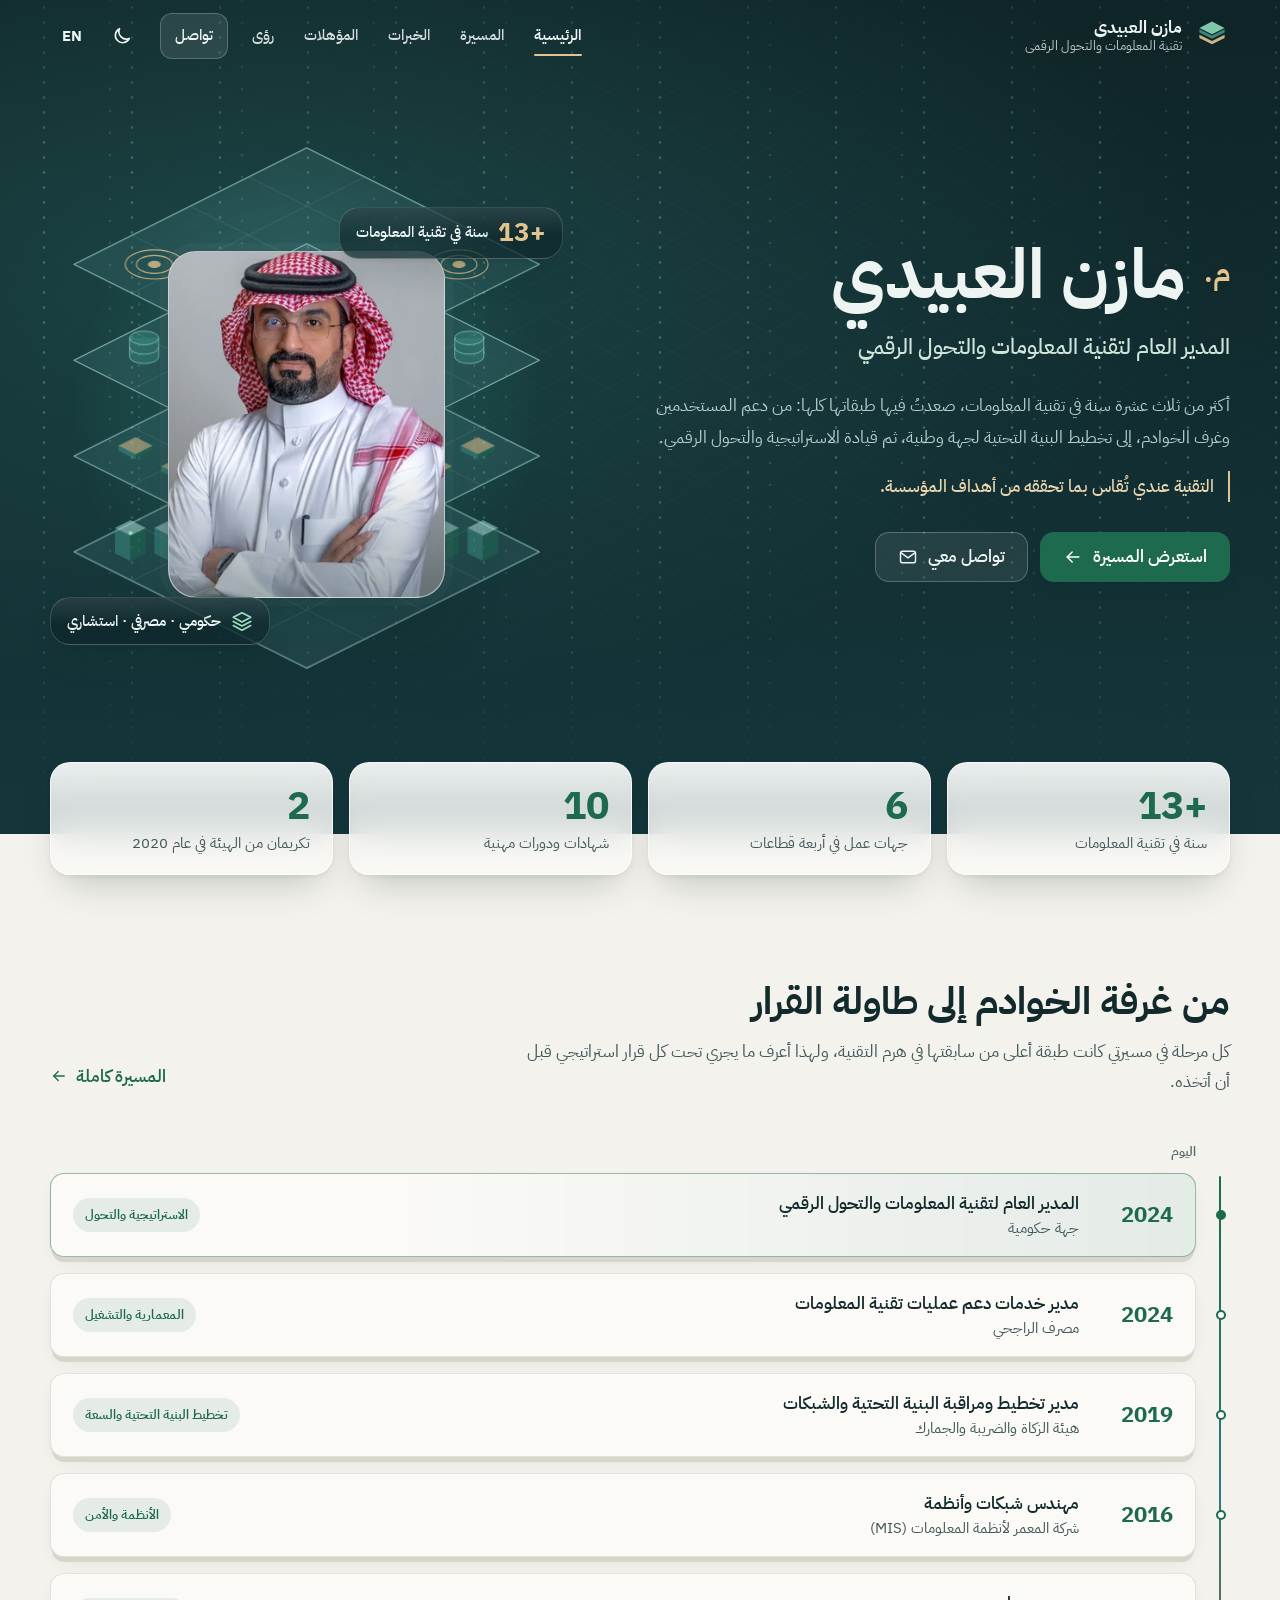
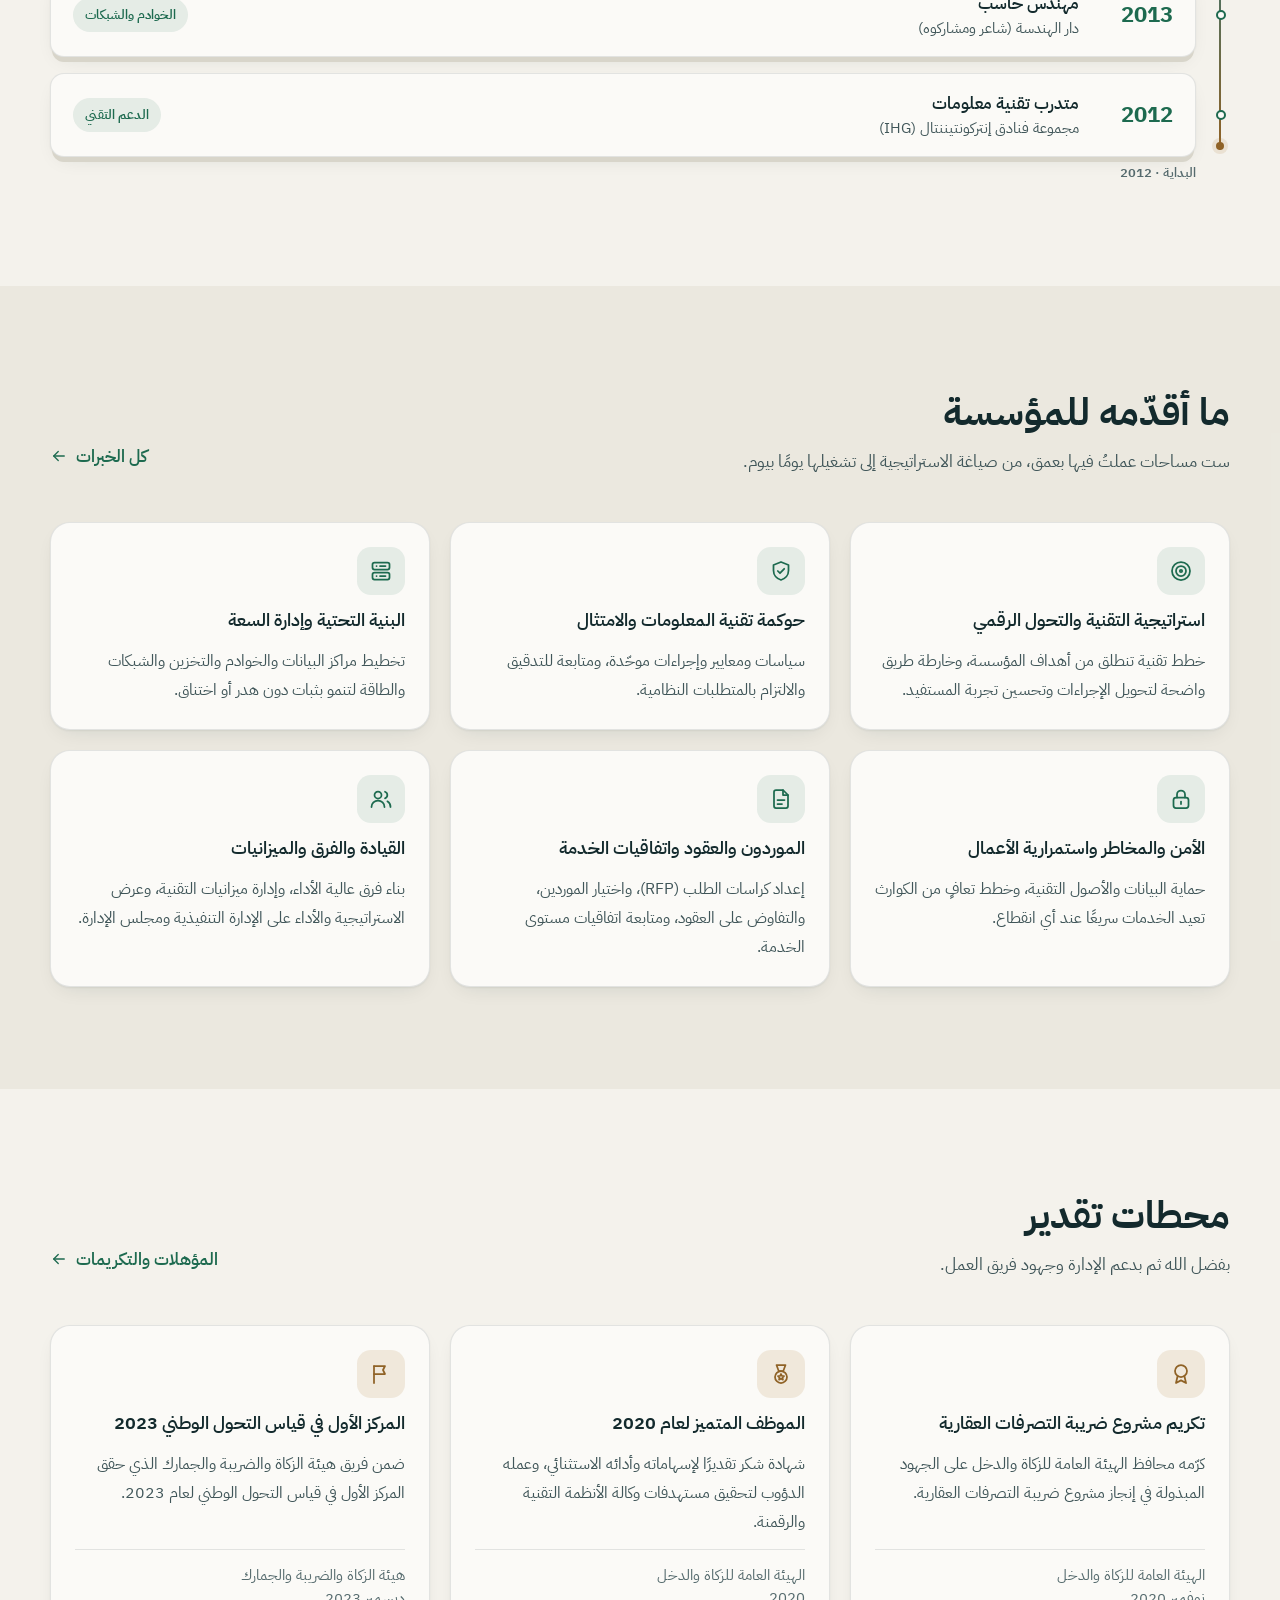
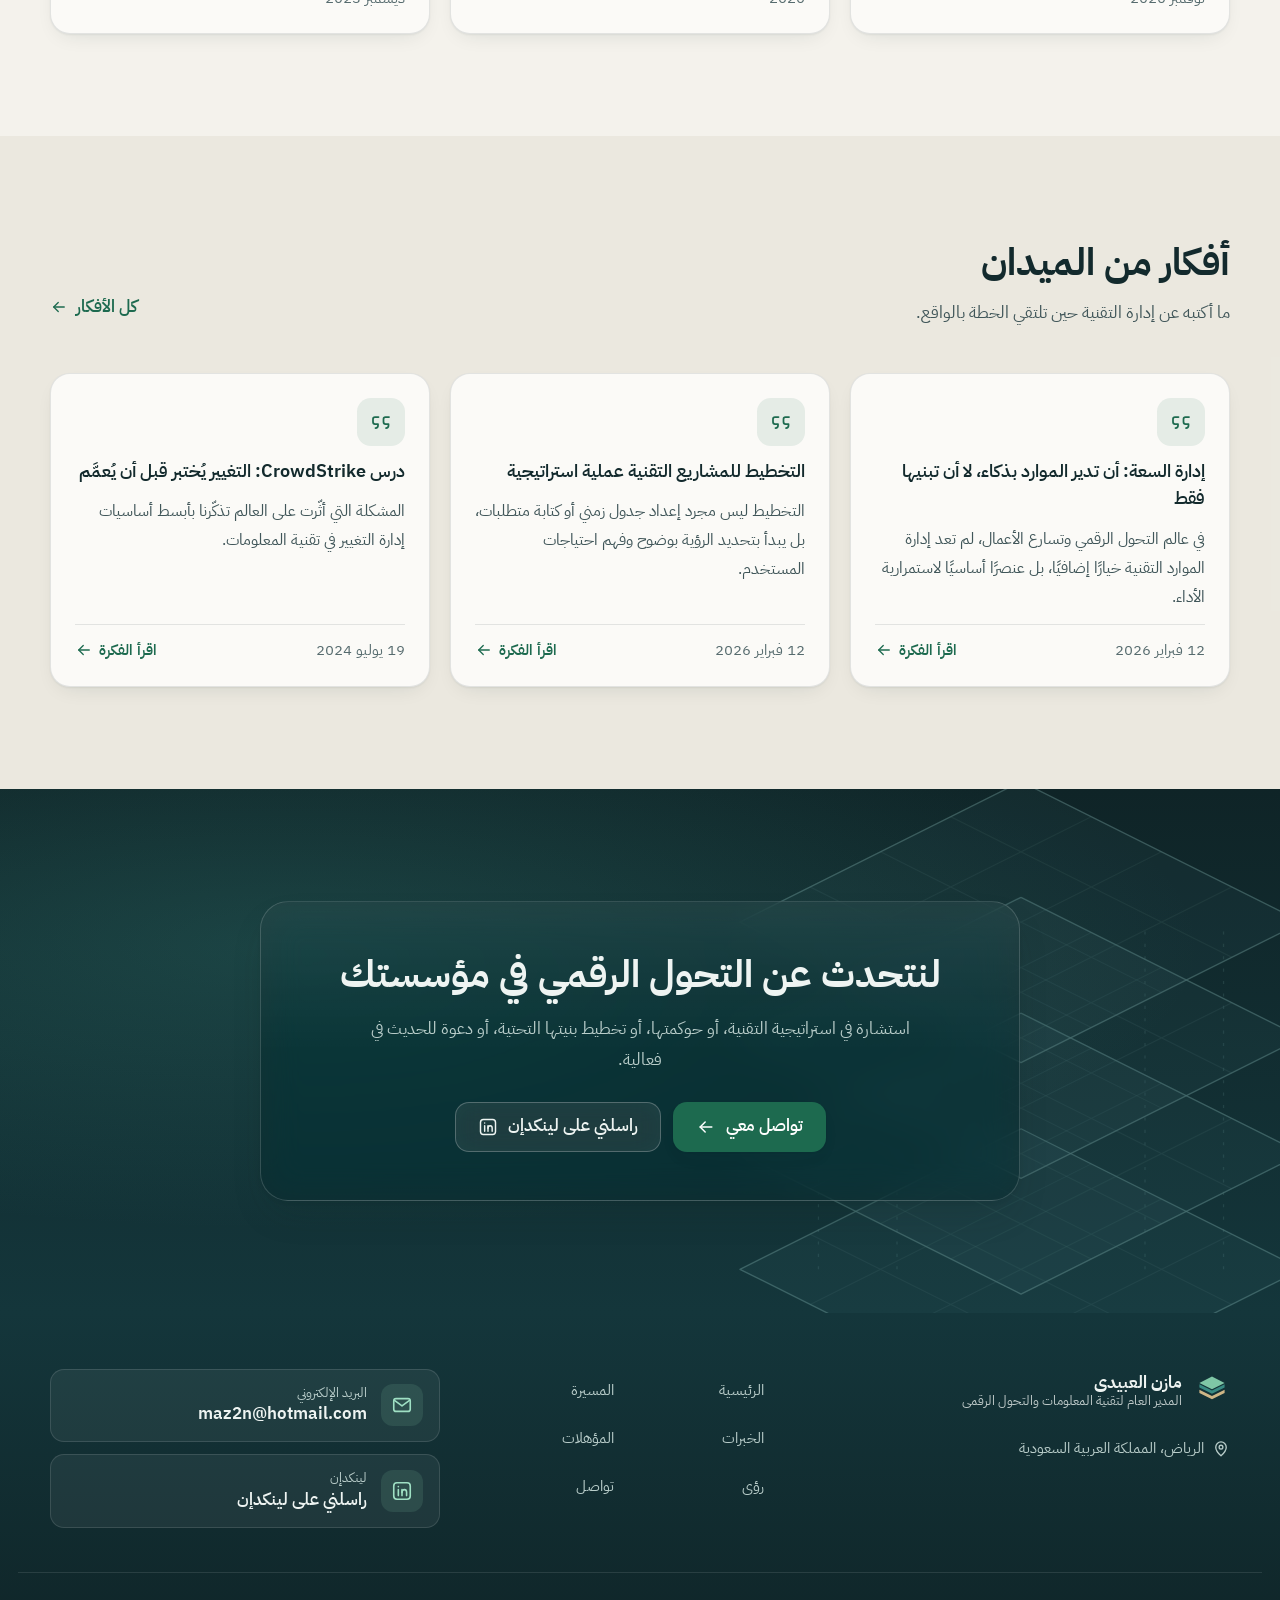
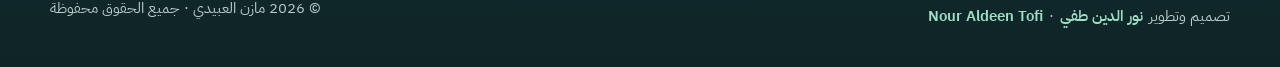
==== commit e185adc3: "Use site-specific storage keys (Arabic pages)" ====
--- a/index.html
+++ b/index.html
@@ -31,7 +31,7 @@
 <link rel="help" type="text/plain" href="llms.txt" title="llms.txt">
 <link rel="preload" href="assets/fonts/plex-ar-400.woff2" as="font" type="font/woff2" crossorigin><link rel="preload" href="assets/fonts/plex-ar-700.woff2" as="font" type="font/woff2" crossorigin>
 <link rel="stylesheet" href="assets/style.css?v=1">
-<script>(function(){var d=document.documentElement,t;d.classList.add('js');setTimeout(function(){if(!window.__maReady)d.classList.remove('js')},3500);try{t=localStorage.getItem('ma-theme')}catch(e){}if(t!=='light'&&t!=='dark'){t=matchMedia('(prefers-color-scheme: dark)').matches?'dark':'light'}d.setAttribute('data-theme',t);try{var L=localStorage.getItem('ma-lang'),r=document.referrer,same=false;try{same=!!r&&new URL(r).origin===location.origin}catch(e){}if((L==='ar'||L==='en')&&L!==d.lang&&!same&&location.protocol!=='file:'){location.replace(d.getAttribute('data-alt'))}}catch(e){}})();</script>
+<script>(function(){var d=document.documentElement,t;d.classList.add('js');setTimeout(function(){if(!window.__maReady)d.classList.remove('js')},3500);try{t=localStorage.getItem('mazen-alobaidi:theme')}catch(e){}if(t!=='light'&&t!=='dark'){t=matchMedia('(prefers-color-scheme: dark)').matches?'dark':'light'}d.setAttribute('data-theme',t);try{var L=localStorage.getItem('mazen-alobaidi:lang'),r=document.referrer,same=false;try{same=!!r&&new URL(r).origin===location.origin}catch(e){}if((L==='ar'||L==='en')&&L!==d.lang&&!same&&location.protocol!=='file:'){location.replace(d.getAttribute('data-alt'))}}catch(e){}})();</script>
 <script type="application/ld+json">{"@context": "https://schema.org", "@type": "Person", "@id": "https://nouraldeentofi.github.io/mazen-alobaidi/#person", "name": "مازن العبيدي", "alternateName": ["مازن العبيدي", "م. مازن العبيدي", "مازن فهد العبيدي", "مازن فهد زايد العبيدي", "مازن عبيدي", "مازن العبيدى", "المهندس مازن العبيدي", "Mazen Alobaidi", "Mazen Al-Obaidi", "Mazen Al Obaidi", "Mazen AlObaidi", "Mazen Alobaidy", "Mazen Al-Obaidy", "Mazen Obaidi", "Mazen Fahad Alobaidi", "Mazen Fahd Alobaidi", "Eng. Mazen Alobaidi", "Mazen A."], "honorificPrefix": "م.", "jobTitle": ["المدير العام لتقنية المعلومات والتحول الرقمي", "General Manager, Information Technology & Digital Transformation"], "description": "الموقع الشخصي للمهندس مازن العبيدي: أكثر من 13 سنة في تقنية المعلومات، من البنية التحتية ومراكز البيانات إلى قيادة الاستراتيجية والحوكمة والتحول الرقمي.", "url": "https://nouraldeentofi.github.io/mazen-alobaidi/", "image": "https://nouraldeentofi.github.io/mazen-alobaidi/assets/img/mazen-600.jpg", "address": {"@type": "PostalAddress", "addressLocality": "Riyadh", "addressCountry": "SA"}, "homeLocation": {"@type": "City", "name": "Riyadh", "alternateName": "الرياض"}, "worksFor": {"@type": "GovernmentOrganization", "name": "Government entity — Riyadh", "alternateName": "جهة حكومية — الرياض"}, "hasOccupation": {"@type": "Occupation", "name": "General Manager, Information Technology & Digital Transformation", "alternateName": ["General Manager of Information Technology and Digital Transformation", "Chief Information Officer", "CIO", "VP of Information Technology", "IT General Manager", "Head of IT", "Digital Transformation Leader", "Enterprise Architecture Consultant", "IT Strategy Consultant", "IT Infrastructure Director", "المدير العام لتقنية المعلومات والتحول الرقمي", "مدير عام تقنية المعلومات", "رئيس تقنية المعلومات", "نائب الرئيس لتقنية المعلومات", "قائد التحول الرقمي", "مستشار تقنية المعلومات", "مستشار التحول الرقمي", "مدير البنية التحتية التقنية"], "occupationLocation": {"@type": "City", "name": "Riyadh"}, "skills": "IT Strategy, Digital Transformation, IT Governance, Enterprise Architecture, TOGAF, Capacity Management, Data Center Architecture, High Availability Architecture, IT Infrastructure Planning, Cybersecurity, Risk Management, Business Continuity, Disaster Recovery, Vendor Management, RFP, Service Level Agreements, IT Budgeting, Change Management, Team Leadership, VMware vSphere"}, "knowsAbout": ["IT Strategy", "Digital Transformation", "IT Governance", "Enterprise Architecture", "TOGAF", "Capacity Management", "Data Center Architecture", "High Availability Architecture", "IT Infrastructure Planning", "Cybersecurity", "Risk Management", "Business Continuity", "Disaster Recovery", "Vendor Management", "RFP", "Service Level Agreements", "IT Budgeting", "Change Management", "Team Leadership", "VMware vSphere", "Windows Server", "ISO 27001", "Cloud Architecture", "استراتيجية تقنية المعلومات", "التحول الرقمي", "حوكمة تقنية المعلومات", "معمارية المؤسسة", "إدارة السعة", "مراكز البيانات", "استمرارية الأعمال", "إدارة المخاطر", "الأمن السيبراني"], "hasCredential": [{"@type": "EducationalOccupationalCredential", "credentialCategory": "degree", "name": "Bachelor's Degree, Computer Engineering", "recognizedBy": {"@type": "CollegeOrUniversity", "name": "Taif University", "alternateName": "جامعة الطائف"}}, {"@type": "EducationalOccupationalCredential", "credentialCategory": "certificate", "name": "Strategic Planning", "alternateName": "التخطيط الاستراتيجي", "recognizedBy": {"@type": "Organization", "name": "London Corporate Training"}}, {"@type": "EducationalOccupationalCredential", "credentialCategory": "certificate", "name": "TOGAF 9 Foundation and Certified Training", "alternateName": "تدريب TOGAF 9 التأسيسي والمعتمد", "recognizedBy": {"@type": "Organization", "name": "JODAYN"}}, {"@type": "EducationalOccupationalCredential", "credentialCategory": "certificate", "name": "Cloud Architecture: Advanced Concepts", "alternateName": "معمارية السحابة: مفاهيم متقدمة", "recognizedBy": {"@type": "Organization", "name": "LinkedIn Learning"}}, {"@type": "EducationalOccupationalCredential", "credentialCategory": "certificate", "name": "Learning Cloud Computing: Core Concepts", "alternateName": "الحوسبة السحابية: المفاهيم الأساسية", "recognizedBy": {"@type": "Organization", "name": "LinkedIn Learning"}}, {"@type": "EducationalOccupationalCredential", "credentialCategory": "certificate", "name": "vSphere 6.7 Foundations: Networking", "alternateName": "أساسيات شبكات vSphere 6.7", "recognizedBy": {"@type": "Organization", "name": "LinkedIn Learning"}}, {"@type": "EducationalOccupationalCredential", "credentialCategory": "certificate", "name": "VMware vSphere 6.5 Advanced Networking", "alternateName": "شبكات VMware vSphere 6.5 المتقدمة", "recognizedBy": {"@type": "Organization", "name": "LinkedIn Learning"}}, {"@type": "EducationalOccupationalCredential", "credentialCategory": "certificate", "name": "Microsoft SQL Server 2016: Installation and Administration", "alternateName": "تثبيت Microsoft SQL Server 2016 وإدارته", "recognizedBy": {"@type": "Organization", "name": "LinkedIn Learning"}}, {"@type": "EducationalOccupationalCredential", "credentialCategory": "certificate", "name": "Introduction to SAN and NAS Storage", "alternateName": "مقدمة في تخزين SAN وNAS", "recognizedBy": {"@type": "Organization", "name": "LinkedIn Learning"}}, {"@type": "EducationalOccupationalCredential", "credentialCategory": "certificate", "name": "Project Management Foundations: Small Projects", "alternateName": "أساسيات إدارة المشاريع: المشاريع الصغيرة", "recognizedBy": {"@type": "Organization", "name": "LinkedIn Learning"}}, {"@type": "EducationalOccupationalCredential", "credentialCategory": "certificate", "name": "Project Management Tips", "alternateName": "نصائح في إدارة المشاريع", "recognizedBy": {"@type": "Organization", "name": "LinkedIn Learning"}}], "award": ["Honoured for the Real Estate Transaction Tax project (Nov 2020)", "Distinguished employee of 2020 (2020)", "First place, National Transformation Measurement 2023 (Dec 2023)", "تكريم مشروع ضريبة التصرفات العقارية", "الموظف المتميز لعام 2020", "المركز الأول في قياس التحول الوطني 2023"], "alumniOf": [{"@type": "CollegeOrUniversity", "name": "Taif University", "alternateName": "جامعة الطائف"}, {"@type": "GovernmentOrganization", "name": "Zakat, Tax and Customs Authority", "alternateName": ["ZATCA", "هيئة الزكاة والضريبة والجمارك"]}, {"@type": "BankOrCreditUnion", "name": "Al Rajhi Bank", "alternateName": "مصرف الراجحي"}, {"@type": "Organization", "name": "Al Moammar Information Systems", "alternateName": ["MIS", "المعمر لأنظمة المعلومات"]}, {"@type": "Organization", "name": "Dar Al-Handasah (Shair and Partners)", "alternateName": "دار الهندسة"}, {"@type": "Organization", "name": "InterContinental Hotels Group", "alternateName": "IHG"}], "knowsLanguage": [{"@type": "Language", "name": "Arabic", "alternateName": "ar"}, {"@type": "Language", "name": "English", "alternateName": "en"}], "sameAs": ["https://www.linkedin.com/in/mazen-a-08a4165a/"], "email": "mailto:maz2n@hotmail.com"}</script><script type="application/ld+json">{"@context": "https://schema.org", "@type": "ProfilePage", "@id": "https://nouraldeentofi.github.io/mazen-alobaidi/#page", "url": "https://nouraldeentofi.github.io/mazen-alobaidi/", "name": "مازن العبيدي — المدير العام لتقنية المعلومات والتحول الرقمي", "description": "الموقع الشخصي للمهندس مازن العبيدي: أكثر من 13 سنة في تقنية المعلومات، من البنية التحتية ومراكز البيانات إلى قيادة الاستراتيجية والحوكمة والتحول الرقمي.", "inLanguage": "ar", "isPartOf": {"@type": "WebSite", "@id": "https://nouraldeentofi.github.io/mazen-alobaidi/#site", "name": "مازن العبيدي", "url": "https://nouraldeentofi.github.io/mazen-alobaidi/"}, "about": {"@id": "https://nouraldeentofi.github.io/mazen-alobaidi/#person"}, "mainEntity": {"@id": "https://nouraldeentofi.github.io/mazen-alobaidi/#person"}}</script><script type="application/ld+json">{"@context": "https://schema.org", "@type": "BreadcrumbList", "itemListElement": [{"@type": "ListItem", "position": 1, "name": "الرئيسية", "item": "https://nouraldeentofi.github.io/mazen-alobaidi/"}]}</script>
 </head>
 <body>
--- a/assets/style.css
+++ b/assets/style.css
@@ -0,0 +1,694 @@
+/* ═══════════════════════════════════════════════════════════
+   Mazen Alobaidi — personal site
+   Concept: «الطبقات» The Stack — a career that climbed every
+   layer of technology, from the server room to the decision table.
+   ═══════════════════════════════════════════════════════════ */
+
+/* ───────── Fonts (self-hosted IBM Plex Sans Arabic — Latin included) ───────── */
+@font-face{font-family:"Plex";font-style:normal;font-weight:400;font-display:swap;src:url(fonts/plex-ar-400.woff2) format("woff2");unicode-range:U+0600-06FF,U+0750-077F,U+0870-088E,U+0890-0891,U+0897-08E1,U+08E3-08FF,U+200C-200E,U+2010-2011,U+204F,U+2E41,U+FB50-FDFF,U+FE70-FE74,U+FE76-FEFC}
+@font-face{font-family:"Plex";font-style:normal;font-weight:500;font-display:swap;src:url(fonts/plex-ar-500.woff2) format("woff2");unicode-range:U+0600-06FF,U+0750-077F,U+0870-088E,U+0890-0891,U+0897-08E1,U+08E3-08FF,U+200C-200E,U+2010-2011,U+204F,U+2E41,U+FB50-FDFF,U+FE70-FE74,U+FE76-FEFC}
+@font-face{font-family:"Plex";font-style:normal;font-weight:600;font-display:swap;src:url(fonts/plex-ar-600.woff2) format("woff2");unicode-range:U+0600-06FF,U+0750-077F,U+0870-088E,U+0890-0891,U+0897-08E1,U+08E3-08FF,U+200C-200E,U+2010-2011,U+204F,U+2E41,U+FB50-FDFF,U+FE70-FE74,U+FE76-FEFC}
+@font-face{font-family:"Plex";font-style:normal;font-weight:700;font-display:swap;src:url(fonts/plex-ar-700.woff2) format("woff2");unicode-range:U+0600-06FF,U+0750-077F,U+0870-088E,U+0890-0891,U+0897-08E1,U+08E3-08FF,U+200C-200E,U+2010-2011,U+204F,U+2E41,U+FB50-FDFF,U+FE70-FE74,U+FE76-FEFC}
+@font-face{font-family:"Plex";font-style:normal;font-weight:400;font-display:swap;src:url(fonts/plex-lat-400.woff2) format("woff2");unicode-range:U+0000-00FF,U+0131,U+0152-0153,U+02BB-02BC,U+02C6,U+02DA,U+02DC,U+0304,U+0308,U+0329,U+2000-206F,U+20AC,U+2122,U+2191,U+2193,U+2212,U+2215,U+FEFF,U+FFFD}
+@font-face{font-family:"Plex";font-style:normal;font-weight:500;font-display:swap;src:url(fonts/plex-lat-500.woff2) format("woff2");unicode-range:U+0000-00FF,U+0131,U+0152-0153,U+02BB-02BC,U+02C6,U+02DA,U+02DC,U+0304,U+0308,U+0329,U+2000-206F,U+20AC,U+2122,U+2191,U+2193,U+2212,U+2215,U+FEFF,U+FFFD}
+@font-face{font-family:"Plex";font-style:normal;font-weight:600;font-display:swap;src:url(fonts/plex-lat-600.woff2) format("woff2");unicode-range:U+0000-00FF,U+0131,U+0152-0153,U+02BB-02BC,U+02C6,U+02DA,U+02DC,U+0304,U+0308,U+0329,U+2000-206F,U+20AC,U+2122,U+2191,U+2193,U+2212,U+2215,U+FEFF,U+FFFD}
+@font-face{font-family:"Plex";font-style:normal;font-weight:700;font-display:swap;src:url(fonts/plex-lat-700.woff2) format("woff2");unicode-range:U+0000-00FF,U+0131,U+0152-0153,U+02BB-02BC,U+02C6,U+02DA,U+02DC,U+0304,U+0308,U+0329,U+2000-206F,U+20AC,U+2122,U+2191,U+2193,U+2212,U+2215,U+FEFF,U+FFFD}
+/* metric-matched fallbacks so the swap never moves text */
+@font-face{font-family:"Plex Fallback AR";src:local("Tahoma"),local("Segoe UI"),local("Arial");size-adjust:104%;ascent-override:98%;descent-override:42%;line-gap-override:0%}
+@font-face{font-family:"Plex Fallback";src:local("Arial"),local("Helvetica Neue"),local("Helvetica");size-adjust:101%;ascent-override:102%;descent-override:27%;line-gap-override:0%}
+
+@view-transition{navigation:auto}
+
+/* ───────── Tokens ───────── */
+:root{
+  color-scheme:light;
+  --bg:#f4f2ec; --bg-alt:rgba(232,229,220,.72); --surface:#fbfaf7; --surface-2:#fff;
+  --ink:#132a2d; --ink-2:#405659; --ink-3:#566b6e;
+  --line:rgba(19,42,45,.11); --line-2:rgba(19,42,45,.22);
+  --brand:#1d6a4f; --brand-2:#155a42; --brand-soft:rgba(29,106,79,.1); --brand-ink:#fff;
+  --teal:#2b7a82; --sand:#8f6226; --sand-soft:rgba(168,118,52,.14); --sand-light:#e3c48f;
+  --night:#0f2427; --night-2:#14363b; --night-ink:#eef4f2; --night-ink-2:#b9cdca;
+  --plane-fill:rgba(116,179,184,.13); --plane-edge:rgba(160,214,210,.75); --plane-grid:rgba(160,214,210,.18);
+  --box-t:rgba(170,220,214,.55); --box-l:rgba(63,154,143,.45); --box-r:rgba(29,106,79,.5);
+  --pulse:#f0cf96; --conn:rgba(160,214,210,.32);
+  --glass:rgba(255,255,255,.66); --glass-brd:rgba(255,255,255,.75); --glass-sheen:rgba(255,255,255,.5);
+  --dock-bg:rgba(251,250,247,.9); --hdr-bg:rgba(251,250,247,.8);
+  --glass-d:rgba(255,255,255,.075); --glass-d-brd:rgba(255,255,255,.16);
+  --focus:#1d6a4f;
+  --shadow-1:0 1px 2px rgba(15,42,40,.06),0 8px 22px -10px rgba(15,42,40,.14);
+  --shadow-2:0 2px 4px rgba(15,42,40,.06),0 18px 38px -14px rgba(15,42,40,.26);
+  --shadow-3:0 4px 10px rgba(10,30,30,.1),0 30px 70px -20px rgba(10,30,30,.42);
+  --slab-edge:#d8d5ca;
+  --r1:10px; --r2:14px; --r3:20px; --r4:28px;
+  --s1:4px; --s2:8px; --s3:12px; --s4:16px; --s5:24px; --s6:32px; --s7:48px; --s8:64px; --s9:96px;
+  --fs-xs:.8125rem; --fs-sm:.9375rem; --fs-md:1.0625rem; --fs-lg:1.25rem; --fs-xl:1.5rem;
+  --fs-2xl:clamp(1.65rem,1.25rem + 1.6vw,2.35rem); --fs-hero:clamp(2.5rem,1.6rem + 3.8vw,4.3rem);
+  --ease:cubic-bezier(.22,.8,.24,1); --ease-io:cubic-bezier(.65,0,.35,1);
+  --hdr:72px; --gut:16px; --maxw:1180px;
+  --font:"Plex","Plex Fallback AR","Plex Fallback",system-ui,"Segoe UI",Tahoma,sans-serif;
+}
+:root[data-theme="dark"]{
+  color-scheme:dark;
+  --bg:#0c1a1c; --bg-alt:rgba(17,36,38,.7); --surface:#122729; --surface-2:#16302f;
+  --ink:#e6eeec; --ink-2:#a9bdbb; --ink-3:#93a8a6;
+  --line:rgba(230,240,238,.1); --line-2:rgba(230,240,238,.2);
+  --brand:#5cbd92; --brand-2:#7acda7; --brand-soft:rgba(92,189,146,.13); --brand-ink:#08201a;
+  --teal:#6bbac0; --sand:#ddb071; --sand-soft:rgba(221,176,113,.13);
+  --night:#081416; --night-2:#0d2124;
+  --glass:rgba(20,40,42,.58); --glass-brd:rgba(255,255,255,.1); --glass-sheen:rgba(255,255,255,.06);
+  --dock-bg:rgba(15,32,34,.93); --hdr-bg:rgba(13,29,31,.82);
+  --focus:#7acda7;
+  --shadow-1:0 1px 2px rgba(0,0,0,.35),0 10px 26px -12px rgba(0,0,0,.6),inset 0 1px 0 rgba(255,255,255,.04);
+  --shadow-2:0 2px 6px rgba(0,0,0,.4),0 22px 44px -16px rgba(0,0,0,.7),inset 0 1px 0 rgba(255,255,255,.06);
+  --shadow-3:0 6px 14px rgba(0,0,0,.45),0 34px 80px -22px rgba(0,0,0,.8),inset 0 1px 0 rgba(255,255,255,.07);
+  --slab-edge:#07141a;
+}
+@media (prefers-color-scheme:dark){
+  :root:not([data-theme]){
+    color-scheme:dark;
+    --bg:#0c1a1c; --bg-alt:rgba(17,36,38,.7); --surface:#122729; --surface-2:#16302f;
+    --ink:#e6eeec; --ink-2:#a9bdbb; --ink-3:#93a8a6; --line:rgba(230,240,238,.1); --line-2:rgba(230,240,238,.2);
+    --brand:#5cbd92; --brand-2:#7acda7; --brand-soft:rgba(92,189,146,.13); --brand-ink:#08201a;
+    --sand:#ddb071; --sand-soft:rgba(221,176,113,.13); --night:#081416; --night-2:#0d2124;
+    --glass:rgba(20,40,42,.58); --glass-brd:rgba(255,255,255,.1); --focus:#7acda7; --slab-edge:#07141a;
+    --dock-bg:rgba(15,32,34,.93); --hdr-bg:rgba(13,29,31,.82);
+  }
+}
+
+/* ───────── Base ───────── */
+*,*::before,*::after{box-sizing:border-box}
+html{-webkit-text-size-adjust:100%;text-size-adjust:100%;scroll-padding-top:calc(var(--hdr) + 20px);background:var(--bg)}
+@media (prefers-reduced-motion:no-preference){html{scroll-behavior:smooth}}
+body{margin:0;font-family:var(--font);font-size:var(--fs-md);line-height:1.85;color:var(--ink);background:var(--bg);
+  -webkit-font-smoothing:antialiased;text-rendering:optimizeLegibility;overflow-x:clip;min-height:100vh;
+  transition:background-color .4s ease,color .4s ease}
+html[lang="en"] body{line-height:1.65}
+h1,h2,h3,p,ol,ul,figure{margin:0}
+ol,ul{padding:0;list-style:none}
+img,svg,picture{display:block;max-width:100%}
+img{height:auto}
+a,button{-webkit-tap-highlight-color:transparent;touch-action:manipulation;text-decoration:none}
+a,a:hover,a:focus,a:visited,a:active,button,button:hover,button:focus{text-decoration:none}
+a{color:inherit}
+button{font:inherit;color:inherit;background:none;border:0;padding:0;cursor:pointer}
+input,textarea{font:inherit;color:inherit}
+[dir="ltr"]{unicode-bidi:isolate}
+:focus{outline:none}
+:focus-visible{outline:2.5px solid var(--focus);outline-offset:3px;border-radius:10px}
+::selection{background:rgba(29,106,79,.22)}
+.sprite{position:absolute;width:0;height:0;overflow:hidden}
+.ic{width:22px;height:22px;flex:none;fill:none;stroke:currentColor;stroke-width:1.75;stroke-linecap:round;stroke-linejoin:round}
+[dir="rtl"] .dir-ic{transform:scaleX(-1)}
+.wrap{width:100%;max-width:calc(var(--maxw) + var(--gut)*2);margin-inline:auto;padding-inline:var(--gut)}
+.narrow{max-width:calc(840px + var(--gut)*2)}
+@media (min-width:600px){:root{--gut:24px}}
+@media (min-width:1000px){:root{--gut:32px}}
+.skip{position:fixed;inset-inline-start:12px;top:-60px;z-index:100;background:var(--brand);color:var(--brand-ink);padding:10px 16px;border-radius:var(--r1);font-weight:600;transition:top .2s}
+.skip:focus-visible{top:12px}
+.clamp-2,.clamp-3,.clamp-4{display:-webkit-box;-webkit-box-orient:vertical;overflow:hidden}
+.clamp-2{-webkit-line-clamp:2;line-clamp:2}.clamp-3{-webkit-line-clamp:3;line-clamp:3}.clamp-4{-webkit-line-clamp:4;line-clamp:4}
+
+/* blueprint grid that drifts behind the light sections */
+.bg-grid{position:fixed;inset:-80px;z-index:-1;pointer-events:none;opacity:.9;
+  background-image:url("data:image/svg+xml,%3Csvg xmlns='http://www.w3.org/2000/svg' width='64' height='37' viewBox='0 0 64 37'%3E%3Cpath d='M0 0 64 37M0 37 64 0' stroke='%23132a2d' stroke-opacity='.045' stroke-width='1' fill='none'/%3E%3C/svg%3E");
+  background-size:64px 37px;animation:gridDrift 60s linear infinite alternate}
+:root[data-theme="dark"] .bg-grid{background-image:url("data:image/svg+xml,%3Csvg xmlns='http://www.w3.org/2000/svg' width='64' height='37' viewBox='0 0 64 37'%3E%3Cpath d='M0 0 64 37M0 37 64 0' stroke='%23e6eeec' stroke-opacity='.035' stroke-width='1' fill='none'/%3E%3C/svg%3E")}
+@keyframes gridDrift{to{transform:translate3d(64px,37px,0)}}
+
+/* ───────── Glass ───────── */
+.glass{background:linear-gradient(180deg,var(--glass-sheen),transparent 46%),var(--glass);
+  -webkit-backdrop-filter:blur(18px) saturate(160%);backdrop-filter:blur(18px) saturate(160%);
+  border:1px solid var(--glass-brd);box-shadow:var(--shadow-2)}
+.band .glass,.site-footer .glass{background:linear-gradient(180deg,rgba(255,255,255,.08),transparent 50%),var(--glass-d);border-color:var(--glass-d-brd);color:var(--night-ink)}
+.float.glass{background:linear-gradient(180deg,rgba(255,255,255,.1),transparent 55%),rgba(14,40,43,.72)}
+.cta-card.glass{background:linear-gradient(180deg,rgba(255,255,255,.08),transparent 50%),rgba(14,40,43,.5)}
+@supports not ((backdrop-filter:blur(1px)) or (-webkit-backdrop-filter:blur(1px))){
+  .glass{background:var(--surface)}
+  .band .glass,.site-footer .glass{background:#1a3a3f}
+  .site-header::before{background:var(--surface)!important}
+  .dock-in{background:var(--surface)!important}
+}
+
+/* ───────── Buttons & links ───────── */
+.btn{position:relative;display:inline-flex;align-items:center;justify-content:center;gap:10px;min-height:50px;padding:0 22px;border-radius:var(--r2);
+  font-weight:600;font-size:var(--fs-md);line-height:1.2;border:1px solid transparent;overflow:hidden;isolation:isolate;
+  transition:transform .25s var(--ease),box-shadow .3s var(--ease),background-color .25s,border-color .25s,color .25s}
+.btn .ic{width:20px;height:20px;transition:transform .3s var(--ease)}
+.btn:active{transform:scale(.97)}
+.btn-primary{background:var(--brand);color:var(--brand-ink);box-shadow:var(--shadow-1)}
+.btn-glass{background:rgba(255,255,255,.08);color:var(--night-ink);border-color:rgba(255,255,255,.24);-webkit-backdrop-filter:blur(14px);backdrop-filter:blur(14px)}
+.btn-ghost{background:transparent;color:var(--ink);border-color:var(--line-2)}
+.btn-sm{min-height:44px;padding:0 16px;font-size:var(--fs-sm);border-radius:12px}
+@media (hover:hover){
+  .btn-primary:hover{background:var(--brand-2);box-shadow:var(--shadow-2);translate:0 -1px}
+  .btn-glass:hover{background:rgba(255,255,255,.16);border-color:rgba(255,255,255,.4)}
+  .btn-ghost:hover{background:var(--brand-soft);border-color:var(--brand);color:var(--brand)}
+  .btn:hover .dir-ic{translate:-3px 0}
+  [dir="ltr"] .btn:hover .dir-ic{translate:3px 0}
+}
+.shine::after{content:"";position:absolute;inset:0;z-index:-1;pointer-events:none;
+  background:linear-gradient(105deg,transparent 30%,rgba(255,255,255,.34) 48%,transparent 66%);
+  transform:translateX(-120%);animation:shine 6s var(--ease-io) 2.4s infinite}
+@keyframes shine{0%,62%{transform:translateX(-120%)}86%,100%{transform:translateX(120%)}}
+.btn-row{display:flex;flex-wrap:wrap;gap:12px}
+.text-link{display:inline-flex;align-items:center;gap:8px;min-height:44px;color:var(--brand);font-weight:600;padding:6px 10px;margin-inline:-10px;border-radius:10px;
+  white-space:nowrap;transition:background-color .25s,color .25s}
+.text-link .ic{width:18px;height:18px;transition:translate .3s var(--ease)}
+.text-link:hover{background:var(--brand-soft)}
+.text-link:hover .ic{translate:-4px 0}
+[dir="ltr"] .text-link:hover .ic{translate:4px 0}
+.text-link:active{transform:scale(.98)}
+
+/* ───────── Header ───────── */
+.site-header{position:fixed;inset-inline:0;top:0;z-index:50;color:var(--night-ink);view-transition-name:site-header;
+  transition:background-color .45s var(--ease),color .45s var(--ease),box-shadow .45s var(--ease),border-color .45s}
+.site-header::before{content:"";position:absolute;inset:0;z-index:-1;opacity:0;transition:opacity .45s var(--ease);
+  background:linear-gradient(180deg,var(--glass-sheen),transparent 70%),var(--hdr-bg);
+  -webkit-backdrop-filter:blur(20px) saturate(160%);backdrop-filter:blur(20px) saturate(160%);
+  border-bottom:1px solid var(--line);box-shadow:var(--shadow-2)}
+.site-header.is-scrolled{color:var(--ink)}
+.site-header.is-scrolled::before{opacity:1}
+.bar{display:flex;align-items:center;justify-content:space-between;gap:16px;height:var(--hdr);transition:height .4s var(--ease)}
+.site-header.is-scrolled .bar{height:calc(var(--hdr) - 12px)}
+.bar-start{display:flex;align-items:center;gap:8px;min-width:0;flex:1 1 auto}
+.brand{display:inline-flex;align-items:center;gap:12px;min-width:0;min-height:44px;border-radius:12px}
+.mark{width:36px;height:36px;flex:none}
+.mark .m1{fill:#7fc7a6}.mark .m2{fill:#3f9a8f;opacity:.85}.mark .m3{fill:#e3c48f;opacity:.9}
+.site-header.is-scrolled .mark .m1{fill:var(--brand)}
+.site-header.is-scrolled .mark .m2{fill:var(--teal)}
+.site-header.is-scrolled .mark .m3{fill:var(--sand)}
+.brand-text{display:flex;flex-direction:column;line-height:1.25;min-width:0}
+.brand-name{font-weight:700;font-size:1.05rem;white-space:nowrap;overflow:hidden;text-overflow:ellipsis}
+.brand-role{font-size:var(--fs-xs);opacity:.78;white-space:nowrap;overflow:hidden;text-overflow:ellipsis}
+.main-nav{display:flex;align-items:center;gap:2px}
+.nav-link{position:relative;display:inline-flex;align-items:center;min-height:44px;padding:8px 14px;border-radius:12px;font-weight:500;font-size:var(--fs-sm);opacity:.88;transition:background-color .25s,opacity .25s,color .25s}
+.nav-link:hover{opacity:1;background:rgba(255,255,255,.1)}
+.site-header.is-scrolled .nav-link:hover{background:var(--brand-soft);color:var(--brand)}
+.nav-link[aria-current="page"]{opacity:1;font-weight:600}
+.nav-link[aria-current="page"]::after{content:"";position:absolute;inset-inline:14px;bottom:2px;height:2px;border-radius:2px;background:var(--sand-light)}
+.site-header.is-scrolled .nav-link[aria-current="page"]::after{background:var(--brand)}
+.nav-link.nav-cta{margin-inline-start:8px;background:rgba(255,255,255,.1);border:1px solid rgba(255,255,255,.22);opacity:1}
+.site-header.is-scrolled .nav-link.nav-cta{background:var(--brand);color:var(--brand-ink);border-color:transparent}
+.nav-link.nav-cta[aria-current="page"]::after{display:none}
+.nav-link:active{transform:scale(.97)}
+.bar-end{display:flex;align-items:center;gap:6px}
+.icon-btn{display:inline-grid;place-items:center;width:44px;height:44px;border-radius:12px;font-weight:700;font-size:.95rem;
+  transition:background-color .25s,transform .2s}
+.icon-btn:hover{background:rgba(255,255,255,.12)}
+.site-header.is-scrolled .icon-btn:hover{background:var(--brand-soft)}
+.icon-btn:active{transform:scale(.92)}
+.lang-btn{font-family:var(--font);letter-spacing:.02em}
+.swap{display:grid}
+.swap>*{grid-area:1/1;transition:opacity .35s,transform .45s var(--ease)}
+.i-sun{opacity:0;transform:rotate(-60deg) scale(.6)}
+:root[data-theme="dark"] .i-moon{opacity:0;transform:rotate(60deg) scale(.6)}
+:root[data-theme="dark"] .i-sun{opacity:1;transform:none}
+.only-mob{display:none}
+.back-btn,.mob-title{display:none}
+.progress{position:absolute;inset-inline:0;bottom:0;height:2px;overflow:hidden;pointer-events:none}
+.progress span{display:block;height:100%;background:linear-gradient(90deg,var(--brand),var(--sand));transform-origin:var(--po,left);transform:scaleX(var(--p,0))}
+[dir="rtl"] .progress span{--po:right}
+@supports (animation-timeline:scroll()){
+  .progress span{animation:prog linear both;animation-timeline:scroll(root)}
+  @keyframes prog{from{transform:scaleX(0)}to{transform:scaleX(1)}}
+}
+
+/* ───────── Dock (phones & tablets) ───────── */
+.dock{display:none}
+@media (max-width:999px){
+  :root{--hdr:62px}
+  .main-nav{display:none}
+  .brand-role{display:none}
+  .only-mob{display:inline-grid}
+  .site-header.is-inner .brand{display:none}
+  .site-header.is-inner .back-btn{display:inline-grid;place-items:center;width:44px;height:44px;border-radius:12px;margin-inline-start:-8px}
+  .site-header.is-inner .mob-title{display:block;font-weight:600;font-size:1.02rem;white-space:nowrap;overflow:hidden;text-overflow:ellipsis}
+  .back-btn:active{transform:scale(.92)}
+  body{padding-bottom:calc(92px + env(safe-area-inset-bottom))}
+  .dock{display:block;position:fixed;z-index:60;inset-inline:0;bottom:0;padding:0 12px calc(10px + env(safe-area-inset-bottom));pointer-events:none;view-transition-name:dock}
+  .dock-in{pointer-events:auto;max-width:520px;margin-inline:auto;display:grid;grid-template-columns:repeat(5,1fr);gap:2px;padding:6px;border-radius:22px;
+    background:linear-gradient(180deg,var(--glass-sheen),transparent 60%),var(--dock-bg);-webkit-backdrop-filter:blur(22px) saturate(170%);backdrop-filter:blur(22px) saturate(170%);
+    border:1px solid var(--glass-brd);box-shadow:var(--shadow-3)}
+  .dock-item{display:flex;flex-direction:column;align-items:center;justify-content:center;gap:3px;min-height:56px;border-radius:16px;color:var(--ink-2);
+    font-size:.6875rem;font-weight:600;line-height:1.2;transition:background-color .25s,color .25s,transform .2s}
+  .dock-item .ic{width:22px;height:22px;transition:transform .35s var(--ease)}
+  .dock-item[aria-current="page"]{color:var(--brand);background:var(--brand-soft)}
+  .dock-item[aria-current="page"] .ic{transform:translateY(-1px) scale(1.06)}
+  .dock-item:active{transform:scale(.93)}
+  .dock-item span{white-space:nowrap}
+  .toast{bottom:calc(104px + env(safe-area-inset-bottom))!important}
+}
+
+/* ───────── Bands (dark concept surfaces) ───────── */
+.band{position:relative;isolation:isolate;overflow:hidden;color:var(--night-ink);
+  background:radial-gradient(120% 90% at var(--gx,78%) 30%,rgba(63,154,143,.24),transparent 60%),linear-gradient(180deg,var(--night),var(--night-2))}
+[dir="rtl"] .band{--gx:22%}
+.band-art{position:absolute;z-index:-1;inset-block:-12% -30%;inset-inline-end:-6%;width:min(62vw,640px);opacity:.42;pointer-events:none}
+.band-art .stack{width:100%;height:100%}
+
+/* ───────── The stack (concept art) ───────── */
+.stack .st-fill{fill:var(--plane-fill)}
+.stack .st-grid{fill:none;stroke:var(--plane-grid);stroke-width:1}
+.stack .st-edge{fill:none;stroke:var(--plane-edge);stroke-width:1.3;stroke-dasharray:1;stroke-dashoffset:0;stroke-linejoin:round}
+.stack .st-conn{stroke:var(--conn);stroke-width:1.2;stroke-dasharray:3 9;animation:connFlow 1.6s linear infinite}
+.stack .st-pulse{fill:var(--pulse);opacity:0;animation:pulseUp 5.6s cubic-bezier(.45,.05,.55,.95) var(--d,0s) infinite;filter:drop-shadow(0 0 6px rgba(240,207,150,.9))}
+.stack .bx-t{fill:var(--box-t)}.stack .bx-l{fill:var(--box-l)}.stack .bx-r{fill:var(--box-r)}
+.stack .st-flat .bx-t{fill:rgba(227,196,143,.55)}
+.stack .st-db path,.stack .st-db ellipse{fill:rgba(63,154,143,.35);stroke:var(--plane-edge);stroke-width:1}
+.stack .st-db .st-dbl{fill:none}
+.stack .st-goal ellipse{fill:none;stroke:var(--sand-light);stroke-width:1.3;opacity:.8}
+.stack .st-goal .st-goal-c{fill:var(--sand-light);animation:goal 3.2s ease-in-out infinite}
+.stack .st-led{fill:#9ff0c6;animation:led 2.4s steps(2,jump-none) var(--d,0s) infinite}
+.stack .st-plane{animation:planeFloat 7s ease-in-out calc(var(--i) * -1.7s) infinite alternate}
+@keyframes connFlow{to{stroke-dashoffset:-24}}
+@keyframes pulseUp{0%{opacity:0;transform:translateY(0)}12%{opacity:1}82%{opacity:1}100%{opacity:0;transform:translateY(-336px)}}
+@keyframes goal{50%{opacity:.35}}
+@keyframes led{50%{opacity:.15}}
+@keyframes planeFloat{to{transform:translateY(-7px)}}
+/* trace-in on load (hero) */
+.hero .st-edge{stroke-dashoffset:1;animation:trace 1.6s var(--ease) calc((3 - var(--i)) * .22s + .35s) forwards}
+.hero .st-fill,.hero .st-grid,.hero .st-box,.hero .st-db,.hero .st-goal{opacity:0;animation:fadeIn 1.1s ease calc((3 - var(--i)) * .22s + .9s) forwards}
+@keyframes trace{to{stroke-dashoffset:0}}
+@keyframes fadeIn{to{opacity:1}}
+.paused *,.paused::before,.paused::after{animation-play-state:paused!important}
+
+/* ───────── Hero ───────── */
+.hero{padding-block:calc(var(--hdr) + clamp(28px,5vw,64px)) clamp(110px,12vw,150px)}
+.hero-bg{position:absolute;inset:0;z-index:-1;overflow:hidden}
+.hero-bg::before{content:"";position:absolute;inset:0;opacity:.55;
+  background-image:url("data:image/svg+xml,%3Csvg xmlns='http://www.w3.org/2000/svg' width='64' height='37' viewBox='0 0 64 37'%3E%3Cpath d='M0 0 64 37M0 37 64 0' stroke='%23a0d6d2' stroke-opacity='.07' stroke-width='1' fill='none'/%3E%3C/svg%3E");
+  background-size:64px 37px;-webkit-mask-image:radial-gradient(ellipse 80% 70% at 50% 40%,#000,transparent);mask-image:radial-gradient(ellipse 80% 70% at 50% 40%,#000,transparent)}
+.data-cols{position:absolute;inset:-120px 0 0;opacity:.5;
+  background-image:radial-gradient(circle,rgba(160,214,210,.55) 1px,transparent 1.7px);background-size:88px 15px;
+  -webkit-mask-image:linear-gradient(180deg,transparent,#000 30%,#000 60%,transparent);mask-image:linear-gradient(180deg,transparent,#000 30%,#000 60%,transparent);
+  animation:rain 9s linear infinite}
+.data-cols::after{content:"";position:absolute;inset:0;background-image:inherit;background-size:132px 22px;background-position:44px 0;opacity:.6}
+@keyframes rain{to{transform:translate3d(0,120px,0)}}
+.hero-grid{display:grid;grid-template-columns:1.08fr .92fr;align-items:center;gap:clamp(28px,5vw,64px)}
+.hero-text{max-width:620px;display:flex;flex-direction:column;align-items:flex-start}
+.hon{font-size:.42em;font-weight:600;color:var(--sand-light);vertical-align:.55em;margin-inline-end:.1em}
+.hero-name{font-size:var(--fs-hero);font-weight:700;line-height:1.12;letter-spacing:-.01em;view-transition-name:hero-name}
+html[lang="ar"] .hero-name{letter-spacing:0}
+.hero-role{margin-top:14px;font-size:clamp(1.08rem,.95rem + .55vw,1.35rem);font-weight:500;color:#cfe5dc}
+.hero-lead{margin-top:22px;color:var(--night-ink-2);font-size:1.06rem;max-width:36em}
+.hero-belief{margin-top:18px;padding-inline-start:14px;border-inline-start:2px solid var(--sand-light);color:#ecd6af;font-weight:500}
+.hero-ctas{margin-top:30px}
+.hero-stage{position:relative;width:100%;max-width:560px;justify-self:center;aspect-ratio:600/640}
+.hero-stage::before{content:"";position:absolute;inset:6% 4%;z-index:-1;border-radius:50%;
+  background:radial-gradient(closest-side,rgba(63,154,143,.42),transparent);animation:breathe 7s ease-in-out infinite alternate}
+@keyframes breathe{from{opacity:.65;transform:scale(.94)}to{opacity:1;transform:scale(1.04)}}
+.stage-art{position:absolute;inset:0}
+.stage-art .stack{width:100%;height:100%}
+.portrait{overflow:hidden;background:linear-gradient(160deg,#c9cfd3,#9fa8ad)}
+.portrait picture{width:100%;height:100%}
+.portrait img{width:100%;height:100%;object-fit:cover}
+.hero-portrait{position:absolute;width:54%;aspect-ratio:4/5;left:23%;top:21%;border-radius:var(--r4);
+  border:1px solid rgba(255,255,255,.22);box-shadow:var(--shadow-3),0 0 0 8px rgba(255,255,255,.04)}
+.hero-portrait img{object-position:50% 18%;transform-origin:50% 30%;animation:kenburns 22s ease-in-out 1.4s infinite alternate}
+.hero-portrait::after{content:"";position:absolute;inset:0;border-radius:inherit;pointer-events:none;
+  background:linear-gradient(180deg,transparent 62%,rgba(15,36,39,.38)),linear-gradient(135deg,rgba(255,255,255,.12),transparent 40%)}
+@keyframes kenburns{from{transform:scale(1.02)}to{transform:scale(1.09) translate(0,-1.5%)}}
+.portrait.is-mono{display:grid;place-items:center;background:linear-gradient(150deg,var(--brand),var(--teal));color:#fff;font-size:3rem;font-weight:700}
+.float{position:absolute;display:flex;align-items:center;gap:10px;padding:12px 16px;border-radius:var(--r3);max-width:62%;
+  animation:bob 6.5s ease-in-out infinite alternate}
+.float .f-txt{font-size:var(--fs-sm);font-weight:500;line-height:1.4;color:var(--night-ink)}
+.float .f-num{font-size:1.6rem;font-weight:700;color:var(--sand-light);line-height:1;font-variant-numeric:tabular-nums}
+.float .ic{color:#9fe0c4;width:22px;height:22px}
+.f1{top:13%;inset-inline-start:0;animation-delay:-2s}
+.f2{bottom:7%;inset-inline-end:0;animation-delay:-4.5s}
+@keyframes bob{from{transform:translateY(0)}to{transform:translateY(-10px)}}
+
+/* entrance */
+.enter{opacity:0;animation:enterUp .95s var(--ease) calc(var(--e,0) * 110ms + 120ms) forwards}
+.enter-zoom{opacity:0;animation:enterZoom 1.3s var(--ease) .25s forwards}
+@keyframes enterUp{from{opacity:0;transform:translateY(20px)}to{opacity:1;transform:none}}
+@keyframes enterZoom{from{opacity:0;transform:scale(.94)}to{opacity:1;transform:none}}
+
+/* scroll-linked hero */
+@supports (animation-timeline:scroll()){
+  .hero-text{animation:heroTextOut linear both;animation-timeline:scroll(root);animation-range:0 85vh}
+  .hero-stage .stage-art{animation:stageParallax linear both;animation-timeline:scroll(root);animation-range:0 100vh}
+  .hero-portrait{animation:portraitOut linear both;animation-timeline:scroll(root);animation-range:0 100vh}
+  .band-art{animation:artParallax linear both;animation-timeline:view();animation-range:cover}
+  .page-hero-in{animation:heroTextOut linear both;animation-timeline:scroll(root);animation-range:0 60vh}
+}
+@keyframes heroTextOut{to{opacity:.15;transform:translateY(-48px) scale(.98)}}
+@keyframes stageParallax{to{transform:translateY(70px)}}
+@keyframes portraitOut{to{transform:translateY(30px) scale(.96)}}
+@keyframes artParallax{from{transform:translateY(-30px)}to{transform:translateY(40px)}}
+html.no-sda .hero-text{transform:translateY(calc(var(--hp,0) * -48px)) scale(calc(1 - var(--hp,0) * .02));opacity:calc(1 - var(--hp,0) * .85)}
+html.no-sda .hero-stage .stage-art{transform:translateY(calc(var(--hp,0) * 70px))}
+html.no-sda .hero-portrait{transform:translateY(calc(var(--hp,0) * 30px)) scale(calc(1 - var(--hp,0) * .04))}
+
+/* ───────── Stats ───────── */
+.stats-sec{position:relative;z-index:2;margin-top:-72px}
+.stats{display:grid;grid-template-columns:repeat(4,1fr);gap:16px}
+.stat{display:flex;flex-direction:column;gap:6px;padding:22px 22px 20px;border-radius:var(--r3);color:var(--ink)}
+.stat.glass{background:linear-gradient(180deg,rgba(255,255,255,.55),transparent 40%),rgba(251,250,247,.84)}
+:root[data-theme="dark"] .stat.glass{background:linear-gradient(180deg,rgba(255,255,255,.06),transparent 40%),rgba(18,39,41,.78)}
+.stat-num{font-size:clamp(1.9rem,1.5rem + 1.2vw,2.6rem);font-weight:700;line-height:1.05;color:var(--brand);font-variant-numeric:tabular-nums;align-self:flex-start}
+.count{display:inline-block;min-width:var(--w,2ch);text-align:end}
+.stat-label{font-size:var(--fs-sm);color:var(--ink-2);line-height:1.5}
+
+/* ───────── Sections ───────── */
+.sec{position:relative;padding-block:clamp(60px,8vw,104px)}
+.sec-alt{background:var(--bg-alt)}
+.sec-head{display:flex;align-items:flex-end;justify-content:space-between;gap:24px;margin-bottom:clamp(28px,4vw,44px)}
+.sec-head-text{max-width:720px;min-width:0;overflow:clip;overflow-clip-margin:8px}
+.sec-title{font-size:var(--fs-2xl);font-weight:700;line-height:1.3}
+.sec-lead{margin-top:10px;color:var(--ink-2);font-size:1.04rem}
+
+/* ───────── Reveal ───────── */
+html.js .reveal{opacity:0;transform:translateY(22px);transition:opacity .9s var(--ease),transform 1s var(--ease);transition-delay:calc(var(--r,0) * 90ms)}
+html.js .reveal.from-start{transform:translateX(28px)}
+html.js[dir="ltr"] .reveal.from-start{transform:translateX(-28px)}
+html.js .reveal.in{opacity:1;transform:none}
+
+/* ───────── Career stack (home) ───────── */
+.slabs-wrap{position:relative;padding-inline-start:34px}
+.slabs-wrap::before{content:"";position:absolute;inset-inline-start:9px;top:34px;bottom:34px;width:2px;border-radius:2px;
+  background:linear-gradient(180deg,var(--brand),var(--teal) 55%,var(--sand))}
+.slabs-wrap::after{content:"";position:absolute;inset-inline-start:6px;bottom:34px;width:8px;height:8px;border-radius:50%;background:var(--sand);
+  box-shadow:0 0 0 4px var(--sand-soft);animation:climb 6s cubic-bezier(.5,0,.5,1) infinite}
+@keyframes climb{0%{transform:translateY(0);opacity:0}10%{opacity:1}88%{opacity:1}100%{transform:translateY(calc(-1 * var(--climb,520px)));opacity:0}}
+.slabs-cap{display:block;font-size:var(--fs-xs);font-weight:600;color:var(--ink-3);line-height:1.6}
+.cap-top{margin-bottom:10px}.cap-bottom{margin-top:6px}
+.slabs{display:flex;flex-direction:column;gap:16px}
+.slab{position:relative;display:grid;grid-template-columns:76px 1fr auto;align-items:center;gap:18px;min-height:84px;padding:16px 22px;
+  background:var(--surface);border:1px solid var(--line);border-radius:var(--r2);
+  box-shadow:0 7px 0 -2px var(--slab-edge),var(--shadow-1);
+  transition:box-shadow .35s var(--ease),border-color .35s,translate .35s var(--ease)}
+.slab::before{content:"";position:absolute;inset-inline-start:-31px;top:50%;width:10px;height:10px;margin-top:-5px;border-radius:50%;
+  background:var(--surface);border:2px solid var(--brand)}
+.slab:first-child{border-color:color-mix(in srgb,var(--brand) 45%,transparent);background:linear-gradient(90deg,var(--brand-soft),transparent 70%),var(--surface)}
+[dir="rtl"] .slab:first-child{background:linear-gradient(270deg,var(--brand-soft),transparent 70%),var(--surface)}
+.slab:first-child::before{background:var(--brand)}
+@media (hover:hover){.slab:hover{translate:0 -3px;box-shadow:0 9px 0 -2px var(--slab-edge),var(--shadow-2);border-color:color-mix(in srgb,var(--brand) 35%,transparent)}}
+.slab-year{font-size:1.4rem;font-weight:700;color:var(--brand);font-variant-numeric:tabular-nums}
+.slab-main{display:flex;flex-direction:column;min-width:0;line-height:1.5}
+.slab-role{font-weight:600}
+.slab-org{color:var(--ink-2);font-size:var(--fs-sm)}
+.slab-layer{font-size:var(--fs-xs);font-weight:600;color:var(--brand);background:var(--brand-soft);padding:5px 12px;border-radius:999px;white-space:nowrap}
+
+/* ───────── Cards ───────── */
+.card{position:relative;display:flex;flex-direction:column;gap:12px;padding:24px;background:var(--surface);border:1px solid var(--line);
+  border-radius:var(--r3);box-shadow:var(--shadow-1);
+  transition:translate .4s var(--ease),box-shadow .4s var(--ease),border-color .35s,background-color .35s}
+a.card,.x-card,.r-card,.ev-card,.cert,.principle{cursor:default}
+a.card{cursor:pointer}
+@media (hover:hover){
+  a.card:hover,.x-card:hover,.r-card:hover,.ev-card:hover,.cert:hover,.principle:hover,.cc:hover{translate:0 -4px;box-shadow:var(--shadow-2);border-color:color-mix(in srgb,var(--brand) 30%,transparent)}
+  a.card:hover .tile,.x-card:hover .tile{background:var(--brand);color:var(--brand-ink)}
+  .r-card:hover .tile-sand{background:var(--sand);color:#fff}
+}
+a.card:active{transform:scale(.985)}
+.tile{display:inline-grid;place-items:center;width:48px;height:48px;flex:none;border-radius:14px;background:var(--brand-soft);color:var(--brand);
+  transition:background-color .35s,color .35s}
+.tile .ic{width:24px;height:24px}
+.tile-sand{background:var(--sand-soft);color:var(--sand)}
+.tile-lg{width:64px;height:64px;border-radius:18px}
+.tile-lg .ic{width:30px;height:30px}
+.card-title{font-size:1.12rem;font-weight:600;line-height:1.55}
+.card-text{color:var(--ink-2);font-size:.98rem;line-height:1.85}
+html[lang="en"] .card-text{line-height:1.65}
+.card-foot{margin-top:auto;display:flex;align-items:center;justify-content:space-between;gap:12px;padding-top:14px;border-top:1px solid var(--line);
+  font-size:var(--fs-sm);color:var(--ink-3);line-height:1.5}
+.card-foot .date{white-space:nowrap;font-variant-numeric:tabular-nums}
+.r-card .card-foot{flex-direction:column;align-items:flex-start;gap:0;min-height:calc(1.5em * 2 + 15px)}
+.r-card .card-foot>span{max-width:100%;overflow:hidden;text-overflow:ellipsis;white-space:nowrap}
+.card-foot .more{display:inline-flex;align-items:center;gap:6px;color:var(--brand);font-weight:600;white-space:nowrap}
+.card-foot .more .ic{width:18px;height:18px;transition:translate .3s var(--ease)}
+@media (hover:hover){a.card:hover .more .ic{translate:-4px 0}[dir="ltr"] a.card:hover .more .ic{translate:4px 0}}
+
+/* ───────── Grids / swipe rows ───────── */
+.swipe-track{display:grid;gap:20px}
+.grid-3 .swipe-track{grid-template-columns:repeat(3,minmax(0,1fr))}
+.grid-2 .swipe-track,.grid-2.static{display:grid;grid-template-columns:repeat(2,minmax(0,1fr));gap:20px}
+.dots{display:none}
+@media (max-width:760px){
+  .swipe-track{display:flex!important;gap:14px;overflow-x:auto;overscroll-behavior-x:contain;scroll-snap-type:x mandatory;
+    margin-inline:calc(var(--gut) * -1);padding:10px var(--gut) 18px;scroll-padding-inline:var(--gut);scrollbar-width:none;-webkit-overflow-scrolling:touch}
+  .swipe-track::-webkit-scrollbar{display:none}
+  .swipe-track>*{flex:0 0 84%;scroll-snap-align:center;scale:var(--k,1);opacity:var(--o,1);transition:scale .45s var(--ease),opacity .45s var(--ease),translate .4s var(--ease),box-shadow .4s}
+  .dots{display:flex;justify-content:center;gap:4px;margin-top:2px}
+  .dots{gap:0!important}
+  .dot{width:36px;height:44px;display:grid;place-items:center;border-radius:12px}
+  .dot::before{content:"";width:7px;height:7px;border-radius:999px;background:var(--line-2);transition:width .35s var(--ease),background-color .35s}
+  .dot[aria-current="true"]::before{width:22px;background:var(--brand)}
+  .grid-2.static{grid-template-columns:1fr}
+}
+
+/* ───────── Journey ───────── */
+.page-hero{padding-block:calc(var(--hdr) + clamp(36px,6vw,72px)) clamp(48px,7vw,84px)}
+.page-hero .band-art{inset-block:-30% -50%;width:min(70vw,560px);opacity:.5}
+.page-hero-in{max-width:760px}
+.ph-ic{display:inline-grid;place-items:center;width:54px;height:54px;border-radius:16px;background:rgba(255,255,255,.08);border:1px solid rgba(255,255,255,.16);color:#9fe0c4;margin-bottom:18px}
+.ph-ic .ic{width:26px;height:26px}
+.ph-title{font-size:clamp(2.1rem,1.5rem + 2.6vw,3.3rem);font-weight:700;line-height:1.2;view-transition-name:page-title}
+.ph-lead{margin-top:14px;color:var(--night-ink-2);font-size:1.08rem;max-width:40em}
+.timeline{position:relative;display:flex;flex-direction:column;gap:28px}
+.timeline::before{content:"";position:absolute;inset-inline-start:calc(190px + 13px);top:10px;bottom:10px;width:2px;background:linear-gradient(180deg,var(--brand),var(--teal),var(--sand));opacity:.5;border-radius:2px}
+.role{display:grid;grid-template-columns:190px 1fr;gap:28px;align-items:start}
+.role-side{position:sticky;top:calc(var(--hdr) + 24px);display:flex;flex-direction:column;gap:4px;padding-top:22px}
+.role-year{font-size:2rem;font-weight:700;color:var(--brand);line-height:1;font-variant-numeric:tabular-nums}
+.role-dates{font-size:var(--fs-sm);color:var(--ink-2);line-height:1.6}
+.role-card{padding:28px 30px;margin-inline-start:0}
+.role-card::before{content:"";position:absolute;inset-inline-start:-21px;top:30px;width:12px;height:12px;border-radius:50%;background:var(--bg);border:2px solid var(--brand)}
+.role:first-child .role-card::before{background:var(--brand);box-shadow:0 0 0 5px var(--brand-soft)}
+.layer-chip{align-self:flex-start;display:inline-flex;align-items:center;gap:8px;font-size:var(--fs-xs);font-weight:600;color:var(--brand);background:var(--brand-soft);padding:5px 12px 5px 14px;border-radius:999px}
+.layer-chip .ic{width:16px;height:16px}
+.role-title{font-size:clamp(1.18rem,1.05rem + .5vw,1.4rem);font-weight:700;line-height:1.45}
+.role-org{display:flex;flex-wrap:wrap;align-items:center;gap:6px 16px;font-size:var(--fs-sm)}
+.role-org .org{font-weight:600;color:var(--ink)}
+.role-org .place{display:inline-flex;align-items:center;gap:6px;color:var(--ink-3)}
+.role-org .place .ic{width:16px;height:16px}
+.role-sum{color:var(--ink-2)}
+.points{display:flex;flex-direction:column;gap:8px}
+.points li{position:relative;padding-inline-start:22px;color:var(--ink-2);font-size:.98rem;line-height:1.8}
+.points li::before{content:"";position:absolute;inset-inline-start:2px;top:.78em;width:7px;height:7px;border-radius:2px;background:var(--brand);transform:rotate(45deg);opacity:.75}
+.more-wrap{display:grid;grid-template-rows:0fr;transition:grid-template-rows .55s var(--ease)}
+.more-wrap.is-open{grid-template-rows:1fr}
+.more-in{overflow:hidden;min-height:0}
+.more-in .points{padding-top:8px}
+.more-btn{align-self:flex-start;display:inline-flex;align-items:center;gap:8px;min-height:44px;padding:0 14px;margin-inline-start:-14px;border-radius:12px;
+  color:var(--brand);font-weight:600;font-size:var(--fs-sm);transition:background-color .25s,transform .2s}
+.more-btn:hover{background:var(--brand-soft)}
+.more-btn:active{transform:scale(.97)}
+.more-btn .chev{width:18px;height:18px;transition:transform .45s var(--ease)}
+.more-btn[aria-expanded="true"] .chev{transform:rotate(180deg)}
+.lbl-less{display:none}
+.more-btn[aria-expanded="true"] .lbl-less{display:inline}
+.more-btn[aria-expanded="true"] .lbl-more{display:none}
+.skills{display:flex;flex-wrap:wrap;gap:8px;margin-top:4px;padding-top:16px;border-top:1px solid var(--line)}
+.skills li{font-size:var(--fs-xs);font-weight:500;color:var(--ink-2);border:1px solid var(--line-2);padding:4px 12px;border-radius:999px}
+.sectors{display:grid;grid-template-columns:repeat(4,minmax(0,1fr));gap:16px}
+.sector{display:flex;align-items:center;gap:14px;padding:18px 20px;background:var(--surface);border:1px solid var(--line);border-radius:var(--r3);box-shadow:var(--shadow-1);font-weight:600}
+
+/* ───────── Expertise ───────── */
+.where{flex-direction:column;align-items:flex-start;gap:2px}
+.where-k{font-size:var(--fs-xs);font-weight:600;color:var(--ink-3)}
+.where-v{color:var(--ink-2);min-height:calc(1.5em * 2)}
+.principles{display:grid;grid-template-columns:repeat(2,minmax(0,1fr));gap:20px;counter-reset:p}
+.principle{padding:28px}
+.p-num{font-size:1.9rem;font-weight:700;line-height:1;color:var(--sand);font-variant-numeric:tabular-nums}
+.tech{display:flex;flex-wrap:wrap;gap:10px}
+.tech li{padding:9px 18px;border-radius:999px;background:var(--surface);border:1px solid var(--line);box-shadow:var(--shadow-1);font-size:var(--fs-sm);font-weight:500;
+  transition:border-color .3s,color .3s,translate .3s var(--ease)}
+@media (hover:hover){.tech li:hover{border-color:var(--brand);color:var(--brand);translate:0 -2px}}
+
+/* ───────── Credentials ───────── */
+.edu{flex-direction:row;align-items:center;gap:22px;padding:28px}
+.edu-text{flex:1;min-width:0}
+.edu-school{color:var(--ink-2)}
+.edu-years{font-weight:700;color:var(--brand);font-size:1.15rem;white-space:nowrap;font-variant-numeric:tabular-nums}
+.cert-group+.cert-group{margin-top:40px}
+.group-title{display:flex;align-items:center;gap:10px;font-size:1.1rem;font-weight:700;margin-bottom:16px;color:var(--ink)}
+.group-title .ic{color:var(--brand)}
+.certs{display:grid;grid-template-columns:repeat(2,minmax(0,1fr));gap:16px}
+.cert{gap:6px;padding:20px 22px}
+.cert-name{font-weight:600;line-height:1.55}
+.cert-official{font-size:var(--fs-sm);color:var(--ink-3);line-height:1.5}
+
+/* ───────── Insights ───────── */
+.essays{display:flex;flex-direction:column;gap:28px}
+.essay{padding:clamp(24px,4vw,40px);gap:14px}
+.essay-date{display:inline-flex;align-items:center;gap:8px;color:var(--ink-3);font-size:var(--fs-sm)}
+.essay-date .ic{width:18px;height:18px}
+.essay-title{font-size:clamp(1.3rem,1.1rem + .8vw,1.65rem);font-weight:700;line-height:1.45}
+.essay-body{display:flex;flex-direction:column;gap:12px;color:var(--ink-2);font-size:1.06rem;line-height:2}
+html[lang="en"] .essay-body{line-height:1.75}
+.takeaway{display:flex;flex-direction:column;gap:2px;margin-top:6px;padding:16px 20px;border-radius:var(--r2);background:var(--brand-soft);border-inline-start:3px solid var(--brand)}
+.tk-k{font-size:var(--fs-xs);font-weight:700;color:var(--brand)}
+.tk-v{font-weight:600;color:var(--ink)}
+
+/* ───────── Contact ───────── */
+.cc-grid{display:grid;grid-template-columns:repeat(3,minmax(0,1fr));gap:20px}
+.cc{gap:6px;padding:26px}
+.cc .tile{margin-bottom:8px}
+.cc-k{font-size:var(--fs-sm);color:var(--ink-3);font-weight:600}
+.cc-v{font-size:1.1rem;font-weight:600;overflow-wrap:anywhere}
+.cc-actions{margin-top:auto;padding-top:14px;display:flex;flex-wrap:wrap;gap:8px}
+.mail-form{padding:clamp(24px,4vw,40px);gap:18px}
+.form-title{font-size:var(--fs-xl);font-weight:700}
+.form-lead{color:var(--ink-2);margin-top:-8px}
+.f-row{display:grid;grid-template-columns:1fr 1fr;gap:16px}
+.field{display:flex;flex-direction:column;gap:8px;border:0;padding:0;margin:0;min-width:0}
+.f-lbl{font-size:var(--fs-sm);font-weight:600;color:var(--ink);padding:0}
+.field input,.field textarea{width:100%;font-size:1rem;min-height:52px;padding:12px 16px;border-radius:var(--r2);border:1px solid var(--line-2);background:var(--surface-2);
+  color:var(--ink);transition:border-color .25s,box-shadow .25s;-webkit-appearance:none;appearance:none}
+.field textarea{resize:vertical;min-height:140px;line-height:1.7}
+.field input:focus-visible,.field textarea:focus-visible{outline:none;border-color:var(--brand);box-shadow:0 0 0 4px var(--brand-soft)}
+.field .is-err{border-color:#b4413b}
+.chips{display:flex;flex-wrap:wrap;gap:8px}
+.chip-opt{position:relative}
+.chip-opt input{position:absolute;opacity:0;inset:0;margin:0;cursor:pointer}
+.chip-opt span{display:inline-flex;align-items:center;gap:6px;min-height:44px;padding:0 16px;border-radius:999px;border:1px solid var(--line-2);background:var(--surface-2);
+  font-size:var(--fs-sm);font-weight:500;transition:background-color .25s,color .25s,border-color .25s,transform .2s}
+.chip-opt .ck{width:0;height:16px;opacity:0;transition:width .3s var(--ease),opacity .3s}
+.chip-opt input:checked+span{background:var(--brand);border-color:var(--brand);color:var(--brand-ink)}
+.chip-opt input:checked+span .ck{width:16px;opacity:1}
+.chip-opt input:focus-visible+span{outline:2.5px solid var(--focus);outline-offset:3px}
+.chip-opt:active span{transform:scale(.96)}
+@media (hover:hover){.chip-opt:hover input:not(:checked)+span{border-color:var(--brand);color:var(--brand)}}
+.form-end{display:flex;align-items:center;justify-content:space-between;gap:16px;flex-wrap:wrap}
+.f-err{color:#b4413b;font-weight:600;font-size:var(--fs-sm);min-height:1.6em;opacity:0;transition:opacity .3s}
+:root[data-theme="dark"] .f-err{color:#f19c92}
+.f-err.show{opacity:1}
+.faq{display:flex;flex-direction:column;gap:12px}
+.faq-item{padding:0;gap:0}
+.faq-q button{display:flex;align-items:center;justify-content:space-between;gap:16px;width:100%;min-height:64px;padding:16px 22px;text-align:start;
+  font-size:1.06rem;font-weight:600;line-height:1.5;border-radius:var(--r3);transition:background-color .25s}
+.faq-q button:hover{background:var(--brand-soft)}
+.faq-ic{display:grid;place-items:center;width:34px;height:34px;flex:none;border-radius:50%;background:var(--brand-soft);color:var(--brand);transition:transform .45s var(--ease),background-color .3s,color .3s}
+.faq-ic .ic{width:18px;height:18px}
+.faq-q button[aria-expanded="true"] .faq-ic{transform:rotate(45deg);background:var(--brand);color:var(--brand-ink)}
+.faq-a{padding:0 22px 20px;color:var(--ink-2)}
+
+/* ───────── CTA band ───────── */
+.cta-band{padding-block:clamp(64px,9vw,112px)}
+.cta-band .band-art{inset-inline-end:auto;inset-inline-start:-4%;width:min(80vw,620px);opacity:.38}
+.cta-card{max-width:760px;margin-inline:auto;text-align:center;padding:clamp(28px,5vw,48px);border-radius:var(--r4)}
+.cta-title{font-size:var(--fs-2xl);font-weight:700;line-height:1.35}
+.cta-lead{margin:12px auto 26px;color:var(--night-ink-2);max-width:34em}
+.cta-card .btn-row{justify-content:center}
+
+/* ───────── Footer ───────── */
+.site-footer{background:linear-gradient(180deg,var(--night-2),var(--night));color:var(--night-ink);padding-block:56px 28px}
+.foot-grid{display:grid;grid-template-columns:1.2fr .8fr 1.1fr;gap:40px;align-items:start}
+.brand-foot .mark .m1{fill:#7fc7a6}
+.brand-foot .brand-role{display:block;white-space:normal;max-width:24em}
+.foot-city{display:flex;align-items:center;gap:8px;margin-top:16px;color:var(--night-ink-2);font-size:var(--fs-sm)}
+.foot-city .ic{width:18px;height:18px}
+.foot-nav{display:grid;grid-template-columns:1fr 1fr;gap:4px 16px}
+.foot-nav a{display:flex;align-items:center;min-height:44px;padding:8px 10px;margin-inline:-10px;border-radius:10px;color:var(--night-ink-2);font-size:var(--fs-sm);transition:background-color .25s,color .25s}
+.foot-nav a:hover{background:rgba(255,255,255,.08);color:#fff}
+.foot-contact{display:flex;flex-direction:column;gap:12px}
+.c-card{display:flex;align-items:center;gap:14px;padding:14px 16px;border-radius:var(--r2);background:rgba(255,255,255,.06);border:1px solid rgba(255,255,255,.12);
+  transition:background-color .3s,border-color .3s,translate .3s var(--ease)}
+.c-card:hover{background:rgba(255,255,255,.1);border-color:rgba(255,255,255,.24);translate:0 -2px}
+.c-card:active{transform:scale(.98)}
+.c-ic{display:grid;place-items:center;width:42px;height:42px;flex:none;border-radius:12px;background:rgba(127,199,166,.14);color:#9fe0c4}
+.c-txt{display:flex;flex-direction:column;min-width:0;line-height:1.45}
+.c-k{font-size:var(--fs-xs);color:var(--night-ink-2)}
+.c-v{font-weight:600;overflow:hidden;text-overflow:ellipsis;white-space:nowrap}
+.foot-base{display:flex;flex-wrap:wrap;justify-content:space-between;gap:10px 24px;margin-top:44px;padding-top:22px;border-top:1px solid rgba(255,255,255,.1);
+  font-size:var(--fs-sm);color:var(--night-ink-2)}
+.maker{display:inline-flex;align-items:center;min-height:44px;color:#9fe0c4;font-weight:600;padding:2px 4px;margin-inline:-2px;border-radius:6px;transition:background-color .25s,color .25s}
+.maker:hover{background:rgba(127,199,166,.16);color:#c9f3df}
+
+/* ───────── Toast ───────── */
+.toast{position:fixed;left:50%;bottom:28px;z-index:80;transform:translate(-50%,16px);opacity:0;pointer-events:none;padding:12px 20px;border-radius:14px;
+  background:rgba(15,36,39,.88);color:#fff;font-weight:600;font-size:var(--fs-sm);box-shadow:var(--shadow-3);-webkit-backdrop-filter:blur(16px);backdrop-filter:blur(16px);
+  transition:opacity .35s,transform .45s var(--ease)}
+.toast.show{opacity:1;transform:translate(-50%,0)}
+
+/* ───────── Responsive ───────── */
+@media (max-width:1100px){
+  .stats{grid-template-columns:repeat(2,1fr)}
+}
+@media (max-width:999px){
+  .hero-grid{grid-template-columns:1fr;gap:8px}
+  .hero-stage{order:-1;max-width:400px;width:88%;margin-top:-10px}
+  .hero-text{max-width:none}
+  .grid-3 .swipe-track{grid-template-columns:repeat(3,minmax(0,1fr));gap:14px}
+  .grid-3 .card{padding:20px}
+  .foot-grid{grid-template-columns:1fr 1fr}
+  .foot-brand{grid-column:1/-1}
+  .role{grid-template-columns:150px 1fr;gap:22px}
+  .timeline::before{inset-inline-start:calc(150px + 11px)}
+  .role-card::before{inset-inline-start:-17px}
+  .sectors{grid-template-columns:repeat(2,minmax(0,1fr))}
+}
+@media (min-width:761px) and (max-width:999px){
+  .card-foot .more-t{display:none}
+}
+@media (max-width:760px){
+  .hero{padding-top:calc(var(--hdr) + 14px);padding-bottom:104px}
+  .hero-stage{width:min(76%,290px)}
+  .hero-text{align-items:stretch}
+  .hero-name{font-size:clamp(2.3rem,1.6rem + 3vw,2.8rem)}
+  .hero-role{margin-top:8px}
+  .hero-lead{margin-top:14px;font-size:1rem;line-height:1.85}
+  .hero-ctas{order:4;margin-top:20px}
+  .hero-belief{order:5;margin-top:22px}
+  .hero-ctas .btn{flex:1 1 100%}
+  .float{padding:7px 11px;gap:7px;border-radius:14px;max-width:none;white-space:nowrap}
+  .float .f-num{font-size:1.1rem}
+  .float .f-txt{font-size:.72rem}
+  .float .ic{width:18px;height:18px}
+  .f1{top:9%;inset-inline-start:-10%}
+  .f2{bottom:9%;inset-inline-end:-10%}
+  .stats-sec{margin-top:-64px}
+  .stats{gap:10px}
+  .stat{padding:16px 16px 14px;border-radius:var(--r2)}
+  .stat-label{font-size:var(--fs-xs)}
+  .sec-head{flex-direction:column;align-items:flex-start;gap:12px}
+  .slabs-wrap{padding-inline-start:26px}
+  .slabs-wrap::before{inset-inline-start:6px}
+  .slabs-wrap::after{inset-inline-start:3px}
+  .slab{grid-template-columns:58px 1fr;gap:6px 14px;padding:14px 16px}
+  .slab::before{inset-inline-start:-25px}
+  .slab-layer{grid-column:2;justify-self:start;white-space:normal;max-width:100%}
+  .sector{flex-direction:column;align-items:flex-start;gap:10px;padding:16px}
+  .slab-year{font-size:1.15rem}
+  .timeline::before{display:none}
+  .role{grid-template-columns:1fr;gap:10px}
+  .role-side{position:static;flex-direction:row;align-items:baseline;flex-wrap:wrap;gap:4px 12px;padding-top:0}
+  .role-year{font-size:1.5rem}
+  .role-card{padding:22px 20px}
+  .role-card::before{display:none}
+  .principles{grid-template-columns:1fr}
+  .principle{padding:22px}
+  .certs{grid-template-columns:1fr}
+  .edu{flex-wrap:wrap;padding:22px}
+  .edu-years{flex-basis:100%}
+  .cc-grid{grid-template-columns:1fr}
+  .f-row{grid-template-columns:1fr}
+  .form-end .btn{flex:1 1 100%}
+  .foot-grid{grid-template-columns:1fr;gap:28px}
+  .foot-base{flex-direction:column}
+  .faq-q button{padding:14px 18px}
+  .faq-a{padding:0 18px 18px}
+}
+@media (max-width:380px){
+  :root{--gut:14px}
+  .site-header .mark{display:none}
+  .brand-name{font-size:.98rem}
+  .bar-end{gap:2px}
+  .hero-name{font-size:2.1rem}
+  .hero-stage{width:min(72%,250px)}
+  .stat-num{font-size:1.7rem}
+  .dock-item{font-size:.625rem}
+}
+
+/* ───────── Reduced motion: everything becomes a simple fade ───────── */
+@media (prefers-reduced-motion:reduce){
+  *,*::before,*::after{animation-duration:.01ms!important;animation-iteration-count:1!important;animation-delay:0s!important;transition-duration:.2s!important;scroll-behavior:auto!important}
+  .enter,.enter-zoom{animation:none!important;opacity:1}
+  html.js .reveal{transform:none!important}
+  .hero-text,.hero-stage .stage-art,.hero-portrait,.band-art,.page-hero-in{animation:none!important;transform:none!important;opacity:1!important}
+  .hero .st-edge{stroke-dashoffset:0;animation:none!important}
+  .hero .st-fill,.hero .st-grid,.hero .st-box,.hero .st-db,.hero .st-goal{opacity:1;animation:none!important}
+  .stack .st-pulse,.slabs-wrap::after,.shine::after{display:none}
+  .bg-grid,.data-cols,.hero-portrait img,.float,.stack .st-plane{animation:none!important}
+}
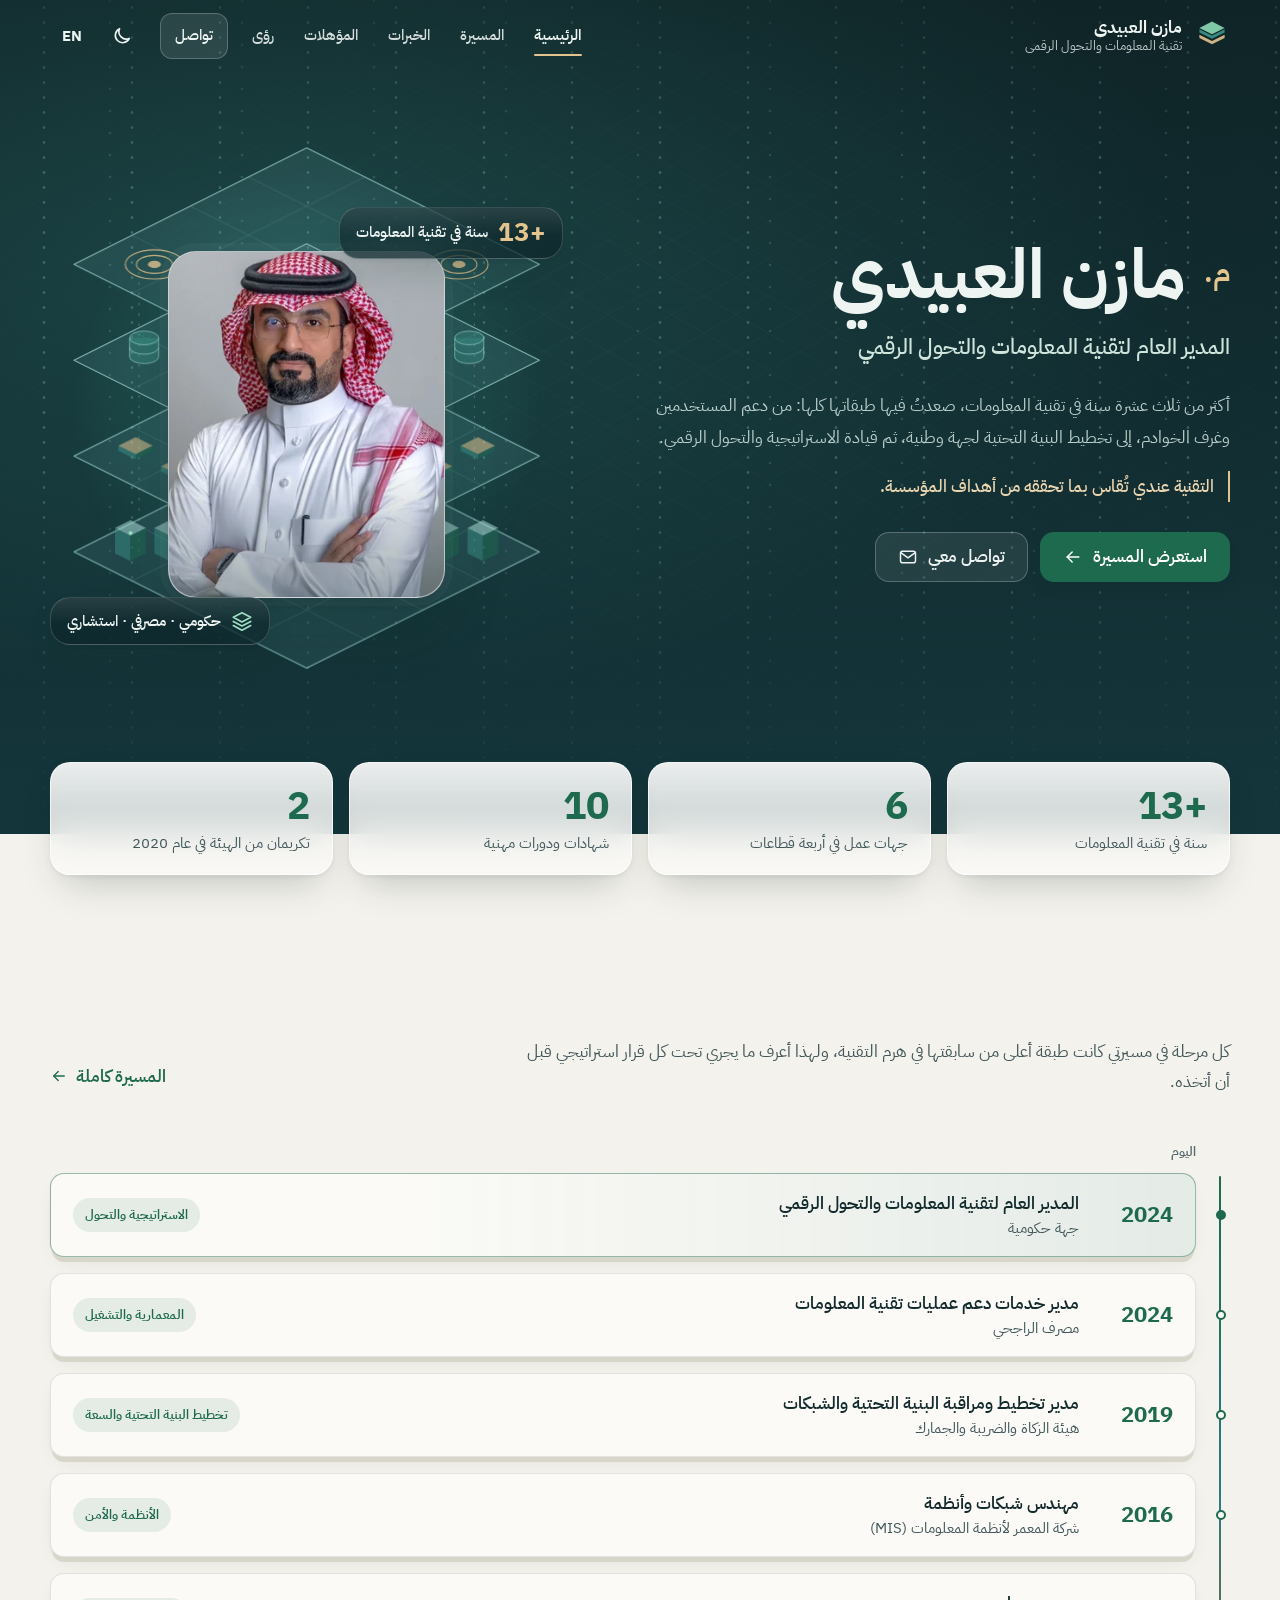
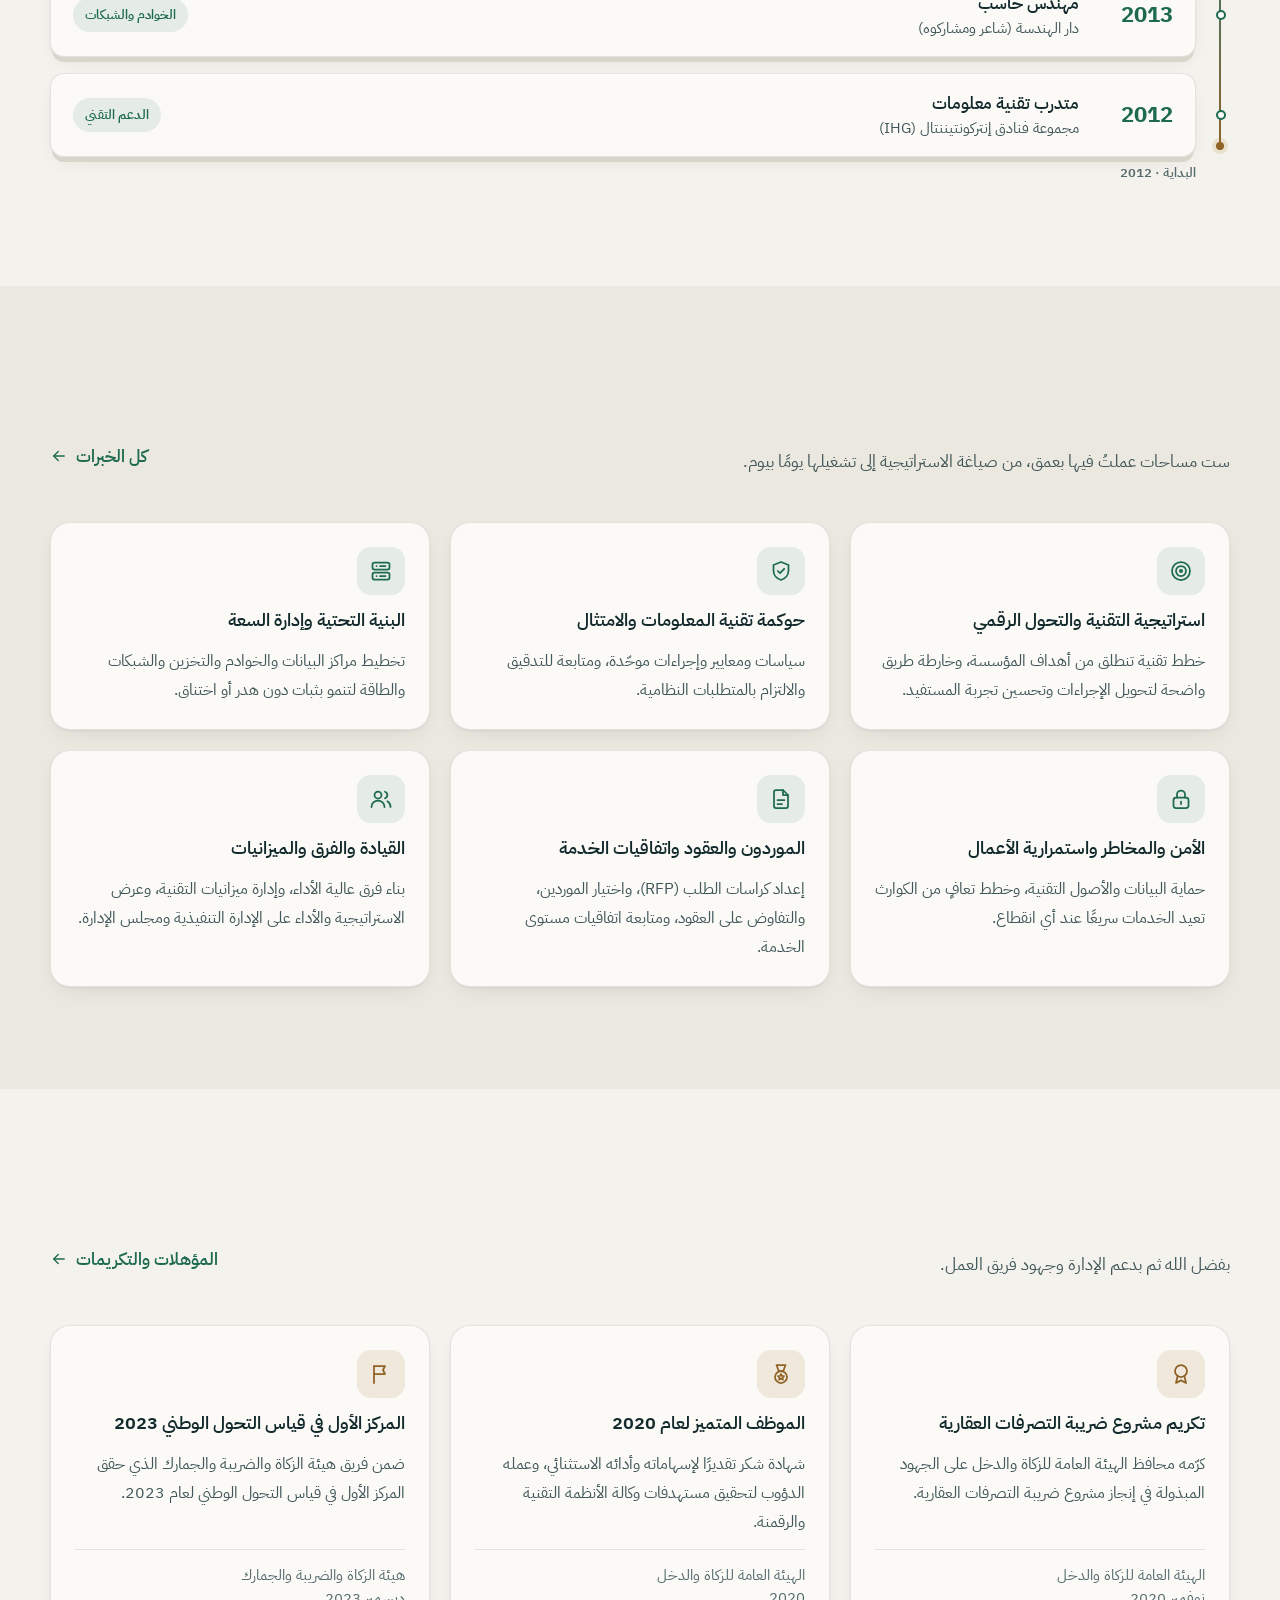
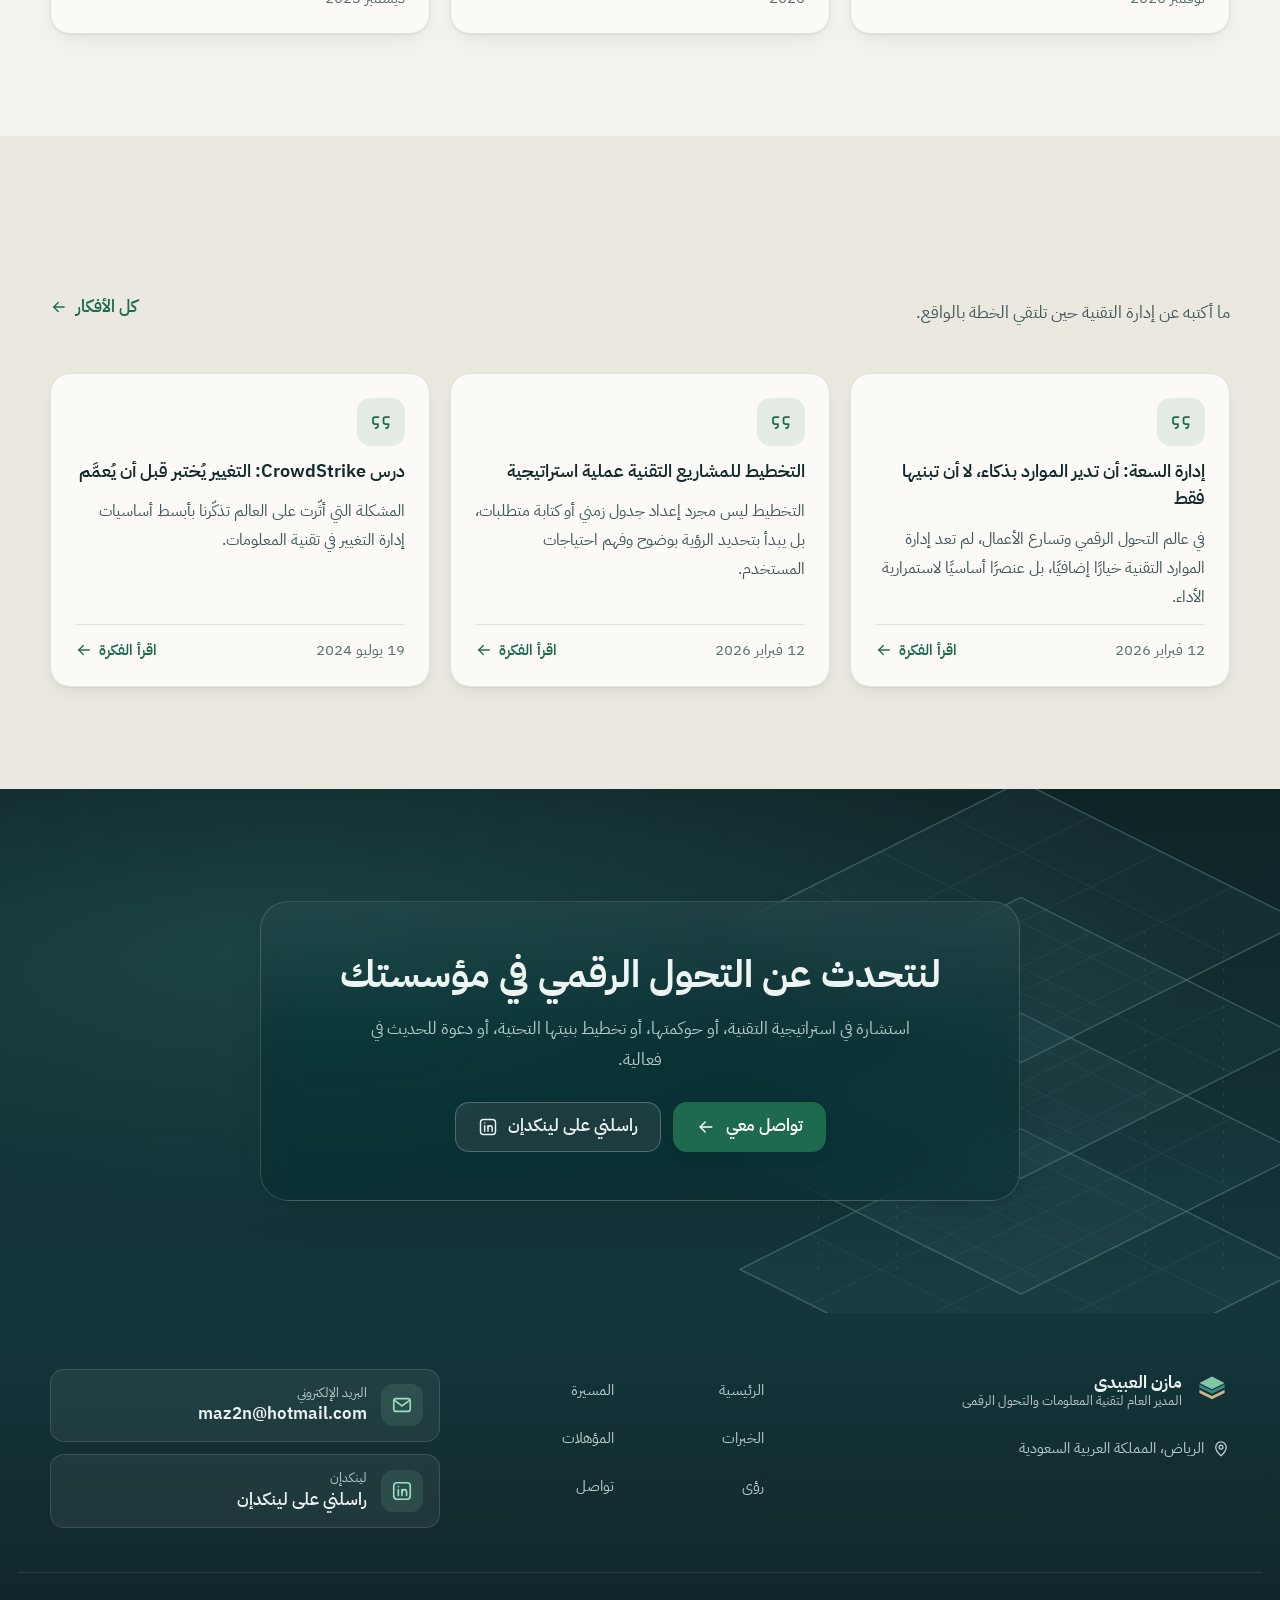
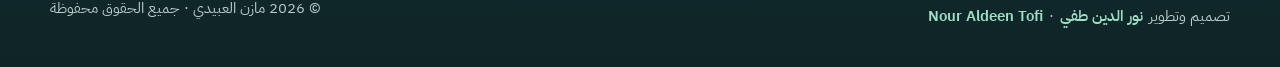
==== commit 07f59ef8: "Point Arabic pages to the new stylesheet" ====
--- a/index.html
+++ b/index.html
@@ -30,7 +30,7 @@
 <link rel="apple-touch-icon" href="assets/img/apple-touch-icon.png">
 <link rel="help" type="text/plain" href="llms.txt" title="llms.txt">
 <link rel="preload" href="assets/fonts/plex-ar-400.woff2" as="font" type="font/woff2" crossorigin><link rel="preload" href="assets/fonts/plex-ar-700.woff2" as="font" type="font/woff2" crossorigin>
-<link rel="stylesheet" href="assets/style.css?v=1">
+<link rel="stylesheet" href="assets/style.css?v=75d07b89">
 <script>(function(){var d=document.documentElement,t;d.classList.add('js');setTimeout(function(){if(!window.__maReady)d.classList.remove('js')},3500);try{t=localStorage.getItem('mazen-alobaidi:theme')}catch(e){}if(t!=='light'&&t!=='dark'){t=matchMedia('(prefers-color-scheme: dark)').matches?'dark':'light'}d.setAttribute('data-theme',t);try{var L=localStorage.getItem('mazen-alobaidi:lang'),r=document.referrer,same=false;try{same=!!r&&new URL(r).origin===location.origin}catch(e){}if((L==='ar'||L==='en')&&L!==d.lang&&!same&&location.protocol!=='file:'){location.replace(d.getAttribute('data-alt'))}}catch(e){}})();</script>
 <script type="application/ld+json">{"@context": "https://schema.org", "@type": "Person", "@id": "https://nouraldeentofi.github.io/mazen-alobaidi/#person", "name": "مازن العبيدي", "alternateName": ["مازن العبيدي", "م. مازن العبيدي", "مازن فهد العبيدي", "مازن فهد زايد العبيدي", "مازن عبيدي", "مازن العبيدى", "المهندس مازن العبيدي", "Mazen Alobaidi", "Mazen Al-Obaidi", "Mazen Al Obaidi", "Mazen AlObaidi", "Mazen Alobaidy", "Mazen Al-Obaidy", "Mazen Obaidi", "Mazen Fahad Alobaidi", "Mazen Fahd Alobaidi", "Eng. Mazen Alobaidi", "Mazen A."], "honorificPrefix": "م.", "jobTitle": ["المدير العام لتقنية المعلومات والتحول الرقمي", "General Manager, Information Technology & Digital Transformation"], "description": "الموقع الشخصي للمهندس مازن العبيدي: أكثر من 13 سنة في تقنية المعلومات، من البنية التحتية ومراكز البيانات إلى قيادة الاستراتيجية والحوكمة والتحول الرقمي.", "url": "https://nouraldeentofi.github.io/mazen-alobaidi/", "image": "https://nouraldeentofi.github.io/mazen-alobaidi/assets/img/mazen-600.jpg", "address": {"@type": "PostalAddress", "addressLocality": "Riyadh", "addressCountry": "SA"}, "homeLocation": {"@type": "City", "name": "Riyadh", "alternateName": "الرياض"}, "worksFor": {"@type": "GovernmentOrganization", "name": "Government entity — Riyadh", "alternateName": "جهة حكومية — الرياض"}, "hasOccupation": {"@type": "Occupation", "name": "General Manager, Information Technology & Digital Transformation", "alternateName": ["General Manager of Information Technology and Digital Transformation", "Chief Information Officer", "CIO", "VP of Information Technology", "IT General Manager", "Head of IT", "Digital Transformation Leader", "Enterprise Architecture Consultant", "IT Strategy Consultant", "IT Infrastructure Director", "المدير العام لتقنية المعلومات والتحول الرقمي", "مدير عام تقنية المعلومات", "رئيس تقنية المعلومات", "نائب الرئيس لتقنية المعلومات", "قائد التحول الرقمي", "مستشار تقنية المعلومات", "مستشار التحول الرقمي", "مدير البنية التحتية التقنية"], "occupationLocation": {"@type": "City", "name": "Riyadh"}, "skills": "IT Strategy, Digital Transformation, IT Governance, Enterprise Architecture, TOGAF, Capacity Management, Data Center Architecture, High Availability Architecture, IT Infrastructure Planning, Cybersecurity, Risk Management, Business Continuity, Disaster Recovery, Vendor Management, RFP, Service Level Agreements, IT Budgeting, Change Management, Team Leadership, VMware vSphere"}, "knowsAbout": ["IT Strategy", "Digital Transformation", "IT Governance", "Enterprise Architecture", "TOGAF", "Capacity Management", "Data Center Architecture", "High Availability Architecture", "IT Infrastructure Planning", "Cybersecurity", "Risk Management", "Business Continuity", "Disaster Recovery", "Vendor Management", "RFP", "Service Level Agreements", "IT Budgeting", "Change Management", "Team Leadership", "VMware vSphere", "Windows Server", "ISO 27001", "Cloud Architecture", "استراتيجية تقنية المعلومات", "التحول الرقمي", "حوكمة تقنية المعلومات", "معمارية المؤسسة", "إدارة السعة", "مراكز البيانات", "استمرارية الأعمال", "إدارة المخاطر", "الأمن السيبراني"], "hasCredential": [{"@type": "EducationalOccupationalCredential", "credentialCategory": "degree", "name": "Bachelor's Degree, Computer Engineering", "recognizedBy": {"@type": "CollegeOrUniversity", "name": "Taif University", "alternateName": "جامعة الطائف"}}, {"@type": "EducationalOccupationalCredential", "credentialCategory": "certificate", "name": "Strategic Planning", "alternateName": "التخطيط الاستراتيجي", "recognizedBy": {"@type": "Organization", "name": "London Corporate Training"}}, {"@type": "EducationalOccupationalCredential", "credentialCategory": "certificate", "name": "TOGAF 9 Foundation and Certified Training", "alternateName": "تدريب TOGAF 9 التأسيسي والمعتمد", "recognizedBy": {"@type": "Organization", "name": "JODAYN"}}, {"@type": "EducationalOccupationalCredential", "credentialCategory": "certificate", "name": "Cloud Architecture: Advanced Concepts", "alternateName": "معمارية السحابة: مفاهيم متقدمة", "recognizedBy": {"@type": "Organization", "name": "LinkedIn Learning"}}, {"@type": "EducationalOccupationalCredential", "credentialCategory": "certificate", "name": "Learning Cloud Computing: Core Concepts", "alternateName": "الحوسبة السحابية: المفاهيم الأساسية", "recognizedBy": {"@type": "Organization", "name": "LinkedIn Learning"}}, {"@type": "EducationalOccupationalCredential", "credentialCategory": "certificate", "name": "vSphere 6.7 Foundations: Networking", "alternateName": "أساسيات شبكات vSphere 6.7", "recognizedBy": {"@type": "Organization", "name": "LinkedIn Learning"}}, {"@type": "EducationalOccupationalCredential", "credentialCategory": "certificate", "name": "VMware vSphere 6.5 Advanced Networking", "alternateName": "شبكات VMware vSphere 6.5 المتقدمة", "recognizedBy": {"@type": "Organization", "name": "LinkedIn Learning"}}, {"@type": "EducationalOccupationalCredential", "credentialCategory": "certificate", "name": "Microsoft SQL Server 2016: Installation and Administration", "alternateName": "تثبيت Microsoft SQL Server 2016 وإدارته", "recognizedBy": {"@type": "Organization", "name": "LinkedIn Learning"}}, {"@type": "EducationalOccupationalCredential", "credentialCategory": "certificate", "name": "Introduction to SAN and NAS Storage", "alternateName": "مقدمة في تخزين SAN وNAS", "recognizedBy": {"@type": "Organization", "name": "LinkedIn Learning"}}, {"@type": "EducationalOccupationalCredential", "credentialCategory": "certificate", "name": "Project Management Foundations: Small Projects", "alternateName": "أساسيات إدارة المشاريع: المشاريع الصغيرة", "recognizedBy": {"@type": "Organization", "name": "LinkedIn Learning"}}, {"@type": "EducationalOccupationalCredential", "credentialCategory": "certificate", "name": "Project Management Tips", "alternateName": "نصائح في إدارة المشاريع", "recognizedBy": {"@type": "Organization", "name": "LinkedIn Learning"}}], "award": ["Honoured for the Real Estate Transaction Tax project (Nov 2020)", "Distinguished employee of 2020 (2020)", "First place, National Transformation Measurement 2023 (Dec 2023)", "تكريم مشروع ضريبة التصرفات العقارية", "الموظف المتميز لعام 2020", "المركز الأول في قياس التحول الوطني 2023"], "alumniOf": [{"@type": "CollegeOrUniversity", "name": "Taif University", "alternateName": "جامعة الطائف"}, {"@type": "GovernmentOrganization", "name": "Zakat, Tax and Customs Authority", "alternateName": ["ZATCA", "هيئة الزكاة والضريبة والجمارك"]}, {"@type": "BankOrCreditUnion", "name": "Al Rajhi Bank", "alternateName": "مصرف الراجحي"}, {"@type": "Organization", "name": "Al Moammar Information Systems", "alternateName": ["MIS", "المعمر لأنظمة المعلومات"]}, {"@type": "Organization", "name": "Dar Al-Handasah (Shair and Partners)", "alternateName": "دار الهندسة"}, {"@type": "Organization", "name": "InterContinental Hotels Group", "alternateName": "IHG"}], "knowsLanguage": [{"@type": "Language", "name": "Arabic", "alternateName": "ar"}, {"@type": "Language", "name": "English", "alternateName": "en"}], "sameAs": ["https://www.linkedin.com/in/mazen-a-08a4165a/"], "email": "mailto:maz2n@hotmail.com"}</script><script type="application/ld+json">{"@context": "https://schema.org", "@type": "ProfilePage", "@id": "https://nouraldeentofi.github.io/mazen-alobaidi/#page", "url": "https://nouraldeentofi.github.io/mazen-alobaidi/", "name": "مازن العبيدي — المدير العام لتقنية المعلومات والتحول الرقمي", "description": "الموقع الشخصي للمهندس مازن العبيدي: أكثر من 13 سنة في تقنية المعلومات، من البنية التحتية ومراكز البيانات إلى قيادة الاستراتيجية والحوكمة والتحول الرقمي.", "inLanguage": "ar", "isPartOf": {"@type": "WebSite", "@id": "https://nouraldeentofi.github.io/mazen-alobaidi/#site", "name": "مازن العبيدي", "url": "https://nouraldeentofi.github.io/mazen-alobaidi/"}, "about": {"@id": "https://nouraldeentofi.github.io/mazen-alobaidi/#person"}, "mainEntity": {"@id": "https://nouraldeentofi.github.io/mazen-alobaidi/#person"}}</script><script type="application/ld+json">{"@context": "https://schema.org", "@type": "BreadcrumbList", "itemListElement": [{"@type": "ListItem", "position": 1, "name": "الرئيسية", "item": "https://nouraldeentofi.github.io/mazen-alobaidi/"}]}</script>
 </head>
@@ -134,6 +134,6 @@
 </footer>
 <nav class="dock" aria-label="التنقل الرئيسي"><div class="dock-in"><a class="dock-item" href="index.html" aria-current="page"><svg class="ic" aria-hidden="true" focusable="false"><use href="#i-home"/></svg><span>الرئيسية</span></a><a class="dock-item" href="journey.html"><svg class="ic" aria-hidden="true" focusable="false"><use href="#i-stairs"/></svg><span>المسيرة</span></a><a class="dock-item" href="expertise.html"><svg class="ic" aria-hidden="true" focusable="false"><use href="#i-layers"/></svg><span>الخبرات</span></a><a class="dock-item" href="credentials.html"><svg class="ic" aria-hidden="true" focusable="false"><use href="#i-award"/></svg><span>المؤهلات</span></a><a class="dock-item" href="insights.html"><svg class="ic" aria-hidden="true" focusable="false"><use href="#i-bulb"/></svg><span>رؤى</span></a></div></nav>
 <div class="toast" role="status" aria-live="polite"></div>
-<script src="assets/site.js?v=1" defer></script>
+<script src="assets/site.js?v=75d07b89" defer></script>
 </body>
 </html>
--- a/assets/style.css
+++ b/assets/style.css
@@ -77,7 +77,7 @@
 
 /* ───────── Base ───────── */
 *,*::before,*::after{box-sizing:border-box}
-html{-webkit-text-size-adjust:100%;text-size-adjust:100%;scroll-padding-top:calc(var(--hdr) + 20px);background:var(--bg)}
+html{overflow-x:clip;-webkit-text-size-adjust:100%;text-size-adjust:100%;scroll-padding-top:calc(var(--hdr) + 20px);background:var(--bg)}
 @media (prefers-reduced-motion:no-preference){html{scroll-behavior:smooth}}
 body{margin:0;font-family:var(--font);font-size:var(--fs-md);line-height:1.85;color:var(--ink);background:var(--bg);
   -webkit-font-smoothing:antialiased;text-rendering:optimizeLegibility;overflow-x:clip;min-height:100vh;
@@ -109,10 +109,11 @@
 .clamp-2{-webkit-line-clamp:2;line-clamp:2}.clamp-3{-webkit-line-clamp:3;line-clamp:3}.clamp-4{-webkit-line-clamp:4;line-clamp:4}
 
 /* blueprint grid that drifts behind the light sections */
-.bg-grid{position:fixed;inset:-80px;z-index:-1;pointer-events:none;opacity:.9;
+.bg-grid{position:fixed;inset:0;z-index:-1;pointer-events:none;overflow:hidden;contain:strict}
+.bg-grid::before{content:"";position:absolute;inset:-80px;opacity:.9;
   background-image:url("data:image/svg+xml,%3Csvg xmlns='http://www.w3.org/2000/svg' width='64' height='37' viewBox='0 0 64 37'%3E%3Cpath d='M0 0 64 37M0 37 64 0' stroke='%23132a2d' stroke-opacity='.045' stroke-width='1' fill='none'/%3E%3C/svg%3E");
   background-size:64px 37px;animation:gridDrift 60s linear infinite alternate}
-:root[data-theme="dark"] .bg-grid{background-image:url("data:image/svg+xml,%3Csvg xmlns='http://www.w3.org/2000/svg' width='64' height='37' viewBox='0 0 64 37'%3E%3Cpath d='M0 0 64 37M0 37 64 0' stroke='%23e6eeec' stroke-opacity='.035' stroke-width='1' fill='none'/%3E%3C/svg%3E")}
+:root[data-theme="dark"] .bg-grid::before{background-image:url("data:image/svg+xml,%3Csvg xmlns='http://www.w3.org/2000/svg' width='64' height='37' viewBox='0 0 64 37'%3E%3Cpath d='M0 0 64 37M0 37 64 0' stroke='%23e6eeec' stroke-opacity='.035' stroke-width='1' fill='none'/%3E%3C/svg%3E")}
 @keyframes gridDrift{to{transform:translate3d(64px,37px,0)}}
 
 /* ───────── Glass ───────── */
@@ -354,14 +355,16 @@
 .sec{position:relative;padding-block:clamp(60px,8vw,104px)}
 .sec-alt{background:var(--bg-alt)}
 .sec-head{display:flex;align-items:flex-end;justify-content:space-between;gap:24px;margin-bottom:clamp(28px,4vw,44px)}
-.sec-head-text{max-width:720px;min-width:0;overflow:clip;overflow-clip-margin:8px}
+.sec-head-text{max-width:720px;min-width:0}
 .sec-title{font-size:var(--fs-2xl);font-weight:700;line-height:1.3}
 .sec-lead{margin-top:10px;color:var(--ink-2);font-size:1.04rem}
 
 /* ───────── Reveal ───────── */
 html.js .reveal{opacity:0;transform:translateY(22px);transition:opacity .9s var(--ease),transform 1s var(--ease);transition-delay:calc(var(--r,0) * 90ms)}
-html.js .reveal.from-start{transform:translateX(28px)}
-html.js[dir="ltr"] .reveal.from-start{transform:translateX(-28px)}
+/* titles wipe in from the reading direction — clip-path only, so nothing ever sits outside the page */
+html.js .reveal.from-start{transform:translateY(10px);clip-path:inset(-12% -2% -12% 100%);transition:opacity .9s var(--ease),transform 1s var(--ease),clip-path 1.1s var(--ease)}
+html.js[dir="ltr"] .reveal.from-start{clip-path:inset(-12% 100% -12% -2%)}
+html.js .reveal.from-start.in{clip-path:inset(-12% -2% -12% -2%)}
 html.js .reveal.in{opacity:1;transform:none}
 
 /* ───────── Career stack (home) ───────── */
@@ -690,5 +693,5 @@
   .hero .st-edge{stroke-dashoffset:0;animation:none!important}
   .hero .st-fill,.hero .st-grid,.hero .st-box,.hero .st-db,.hero .st-goal{opacity:1;animation:none!important}
   .stack .st-pulse,.slabs-wrap::after,.shine::after{display:none}
-  .bg-grid,.data-cols,.hero-portrait img,.float,.stack .st-plane{animation:none!important}
-}
+  .bg-grid::before,.data-cols,.hero-portrait img,.float,.stack .st-plane{animation:none!important}
+}
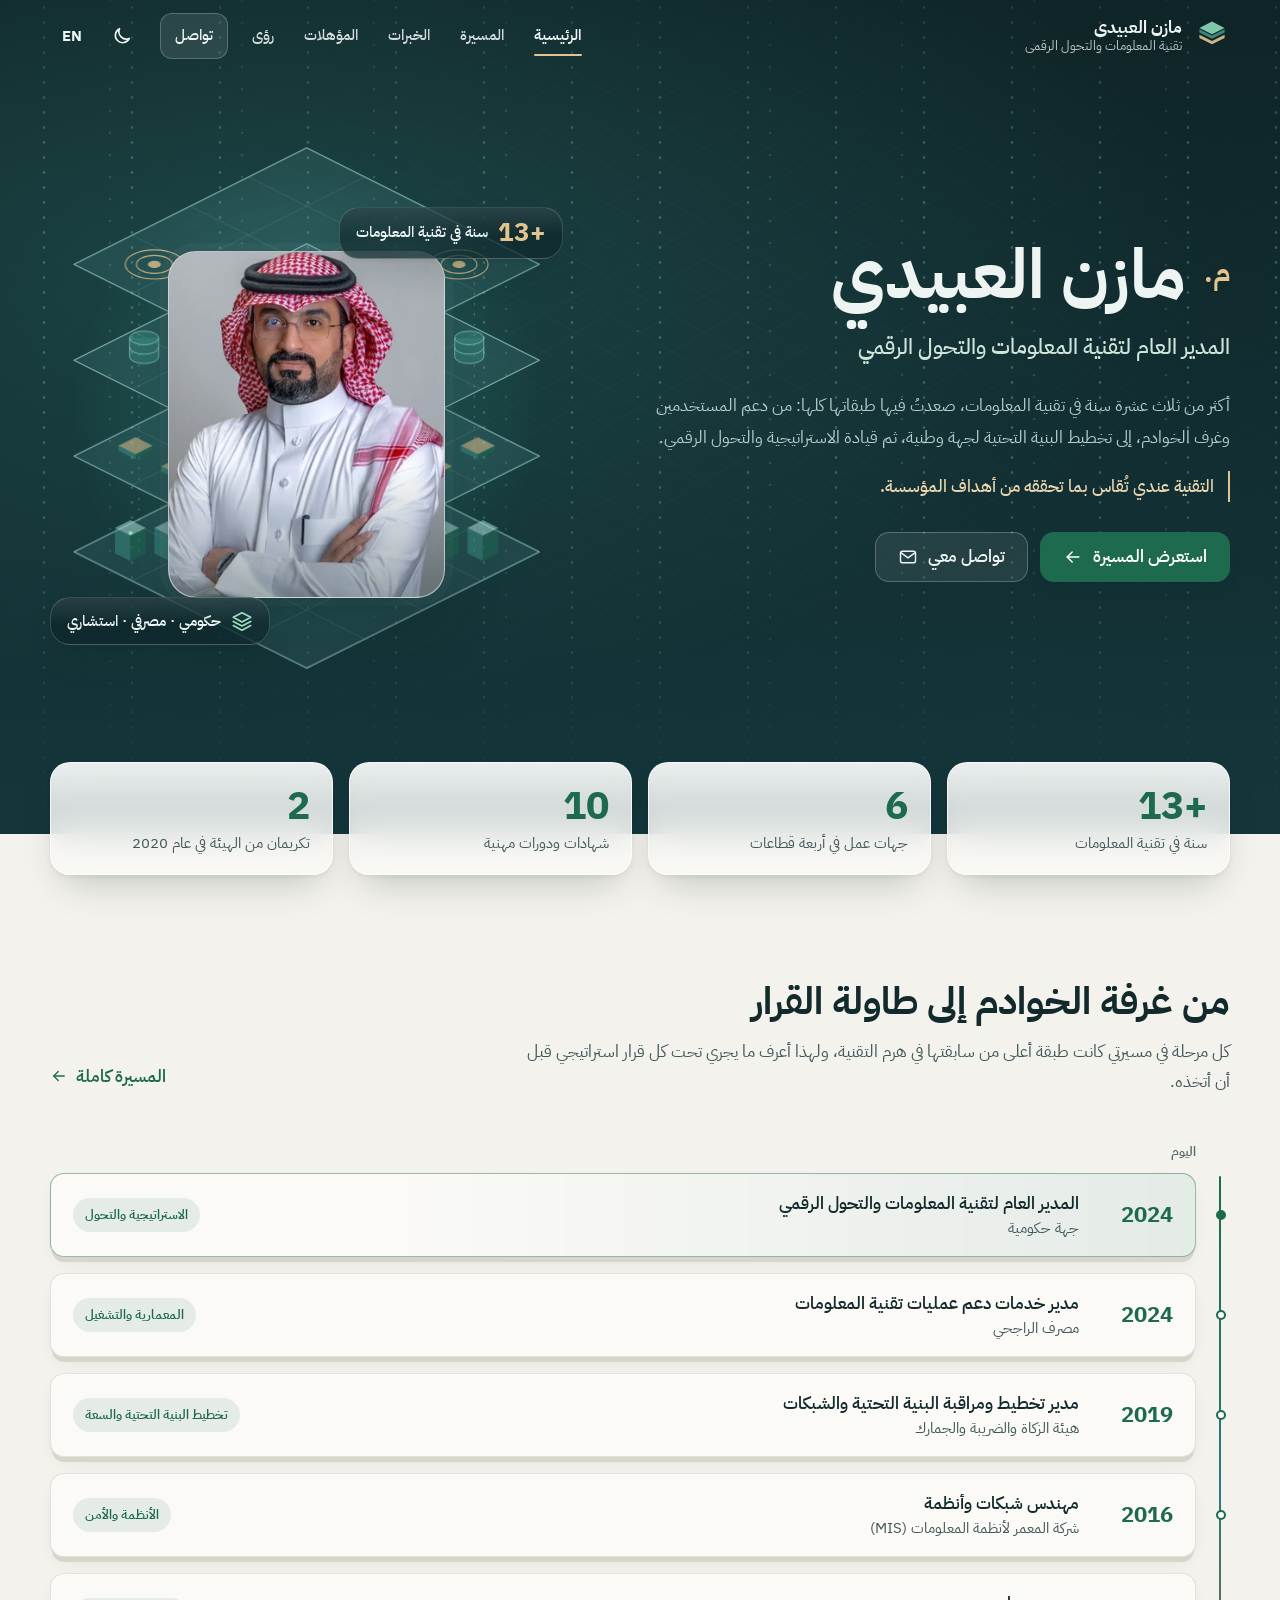
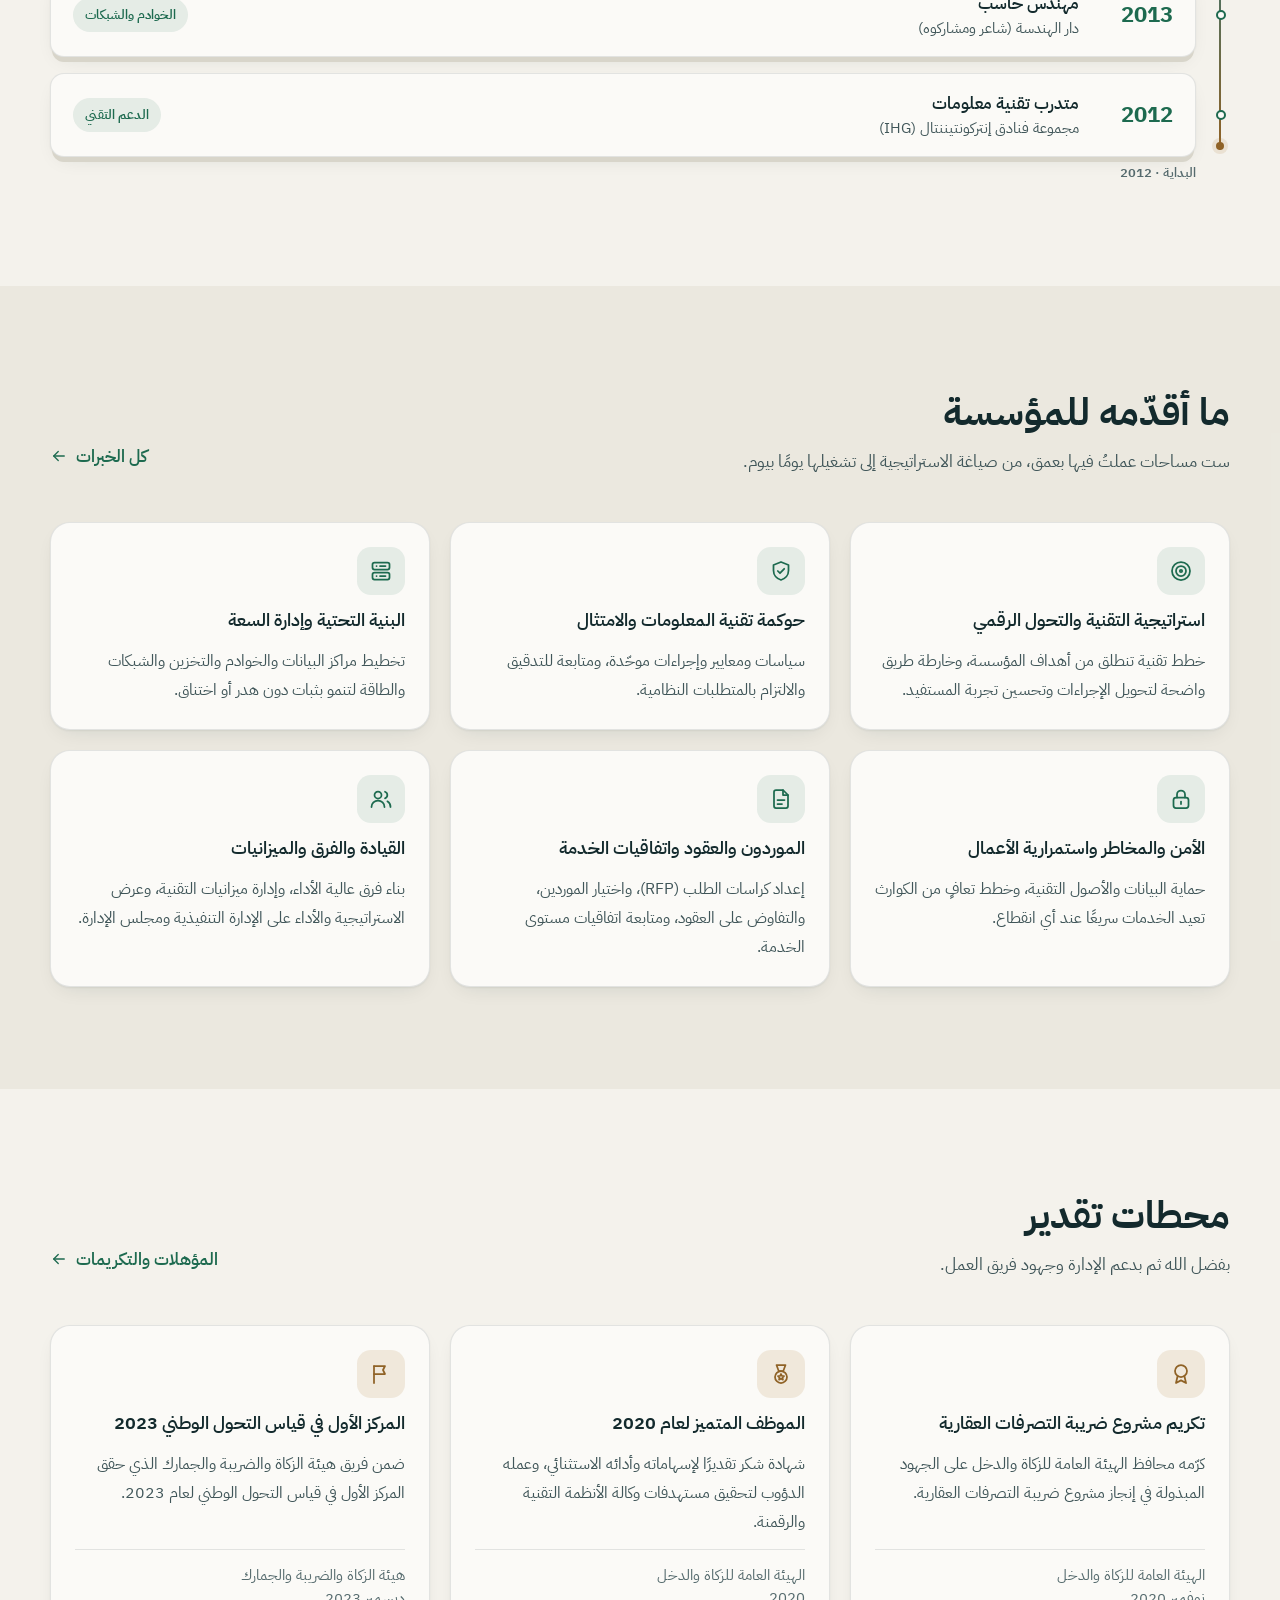
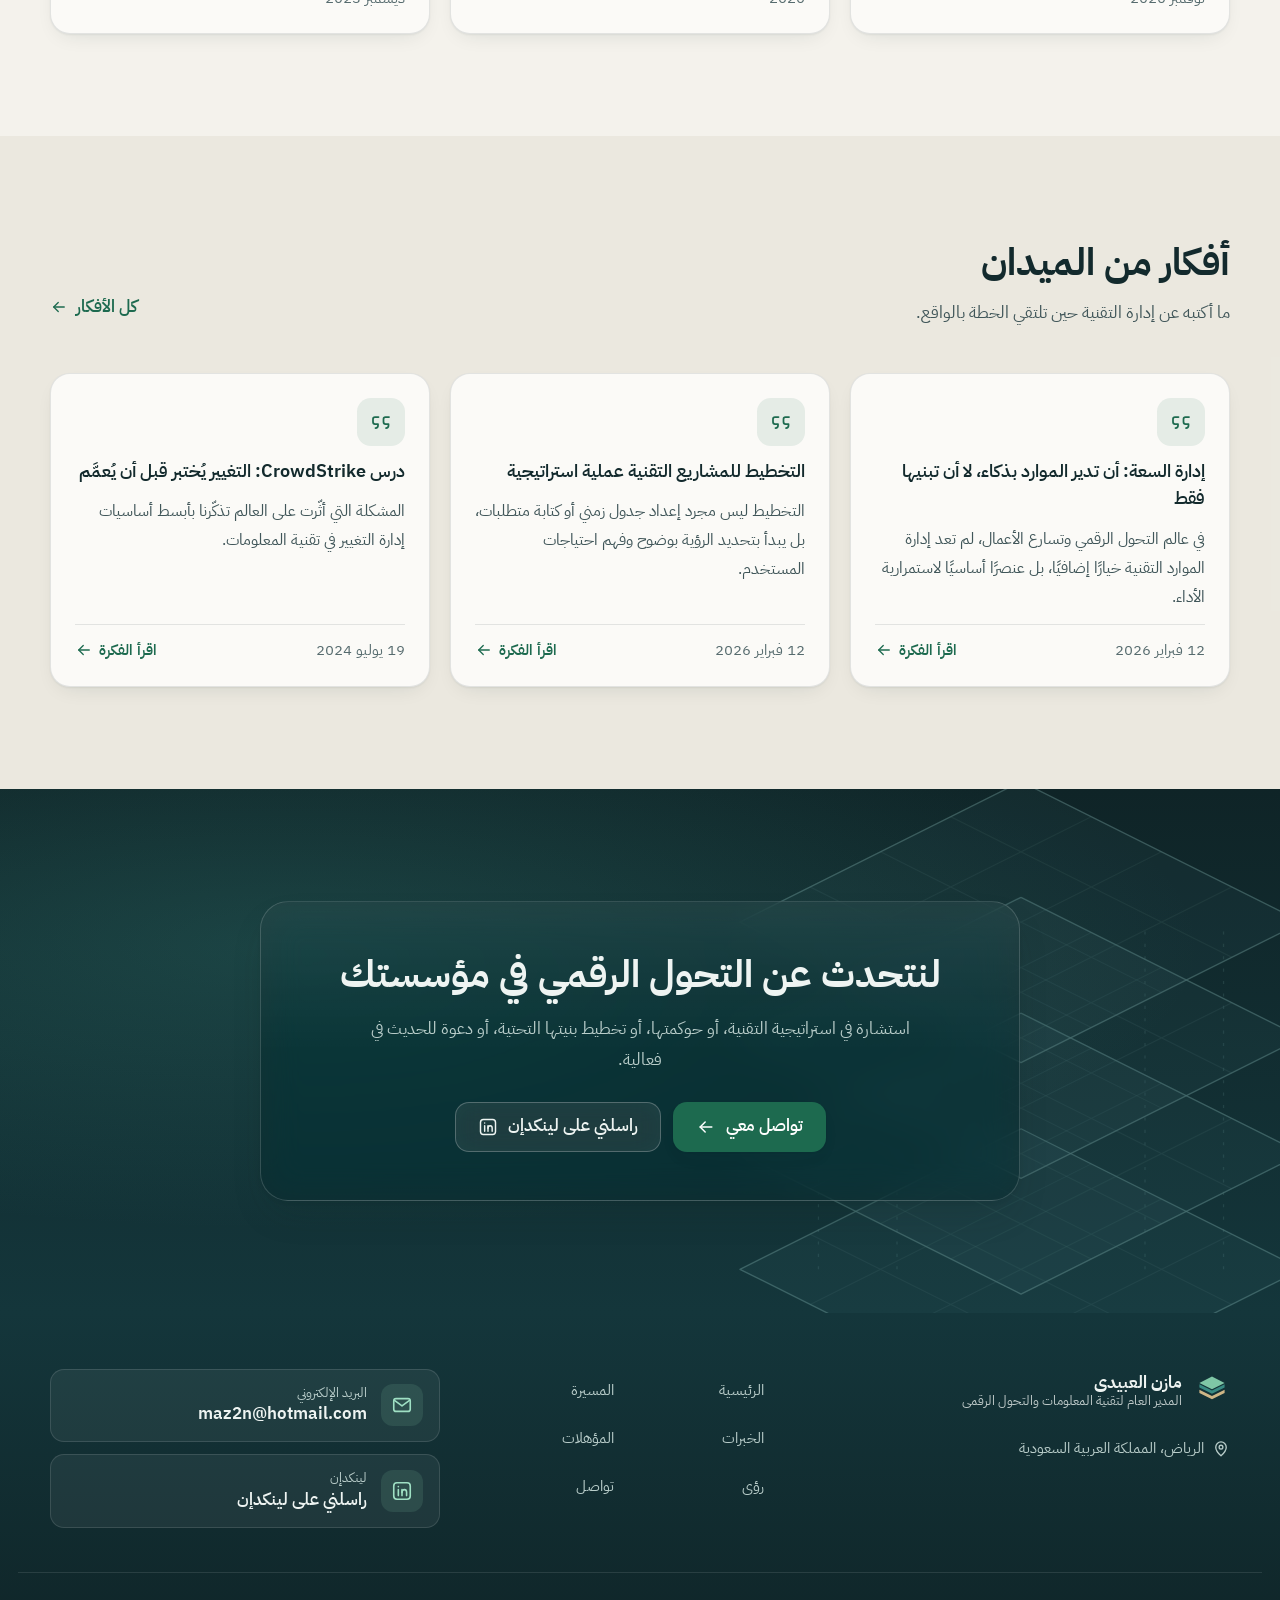
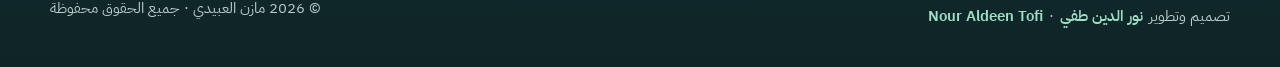
==== commit 523211d3: "Arabic pages: new asset versions" ====
--- a/index.html
+++ b/index.html
@@ -30,7 +30,7 @@
 <link rel="apple-touch-icon" href="assets/img/apple-touch-icon.png">
 <link rel="help" type="text/plain" href="llms.txt" title="llms.txt">
 <link rel="preload" href="assets/fonts/plex-ar-400.woff2" as="font" type="font/woff2" crossorigin><link rel="preload" href="assets/fonts/plex-ar-700.woff2" as="font" type="font/woff2" crossorigin>
-<link rel="stylesheet" href="assets/style.css?v=75d07b89">
+<link rel="stylesheet" href="assets/style.css?v=a3cc9743">
 <script>(function(){var d=document.documentElement,t;d.classList.add('js');setTimeout(function(){if(!window.__maReady)d.classList.remove('js')},3500);try{t=localStorage.getItem('mazen-alobaidi:theme')}catch(e){}if(t!=='light'&&t!=='dark'){t=matchMedia('(prefers-color-scheme: dark)').matches?'dark':'light'}d.setAttribute('data-theme',t);try{var L=localStorage.getItem('mazen-alobaidi:lang'),r=document.referrer,same=false;try{same=!!r&&new URL(r).origin===location.origin}catch(e){}if((L==='ar'||L==='en')&&L!==d.lang&&!same&&location.protocol!=='file:'){location.replace(d.getAttribute('data-alt'))}}catch(e){}})();</script>
 <script type="application/ld+json">{"@context": "https://schema.org", "@type": "Person", "@id": "https://nouraldeentofi.github.io/mazen-alobaidi/#person", "name": "مازن العبيدي", "alternateName": ["مازن العبيدي", "م. مازن العبيدي", "مازن فهد العبيدي", "مازن فهد زايد العبيدي", "مازن عبيدي", "مازن العبيدى", "المهندس مازن العبيدي", "Mazen Alobaidi", "Mazen Al-Obaidi", "Mazen Al Obaidi", "Mazen AlObaidi", "Mazen Alobaidy", "Mazen Al-Obaidy", "Mazen Obaidi", "Mazen Fahad Alobaidi", "Mazen Fahd Alobaidi", "Eng. Mazen Alobaidi", "Mazen A."], "honorificPrefix": "م.", "jobTitle": ["المدير العام لتقنية المعلومات والتحول الرقمي", "General Manager, Information Technology & Digital Transformation"], "description": "الموقع الشخصي للمهندس مازن العبيدي: أكثر من 13 سنة في تقنية المعلومات، من البنية التحتية ومراكز البيانات إلى قيادة الاستراتيجية والحوكمة والتحول الرقمي.", "url": "https://nouraldeentofi.github.io/mazen-alobaidi/", "image": "https://nouraldeentofi.github.io/mazen-alobaidi/assets/img/mazen-600.jpg", "address": {"@type": "PostalAddress", "addressLocality": "Riyadh", "addressCountry": "SA"}, "homeLocation": {"@type": "City", "name": "Riyadh", "alternateName": "الرياض"}, "worksFor": {"@type": "GovernmentOrganization", "name": "Government entity — Riyadh", "alternateName": "جهة حكومية — الرياض"}, "hasOccupation": {"@type": "Occupation", "name": "General Manager, Information Technology & Digital Transformation", "alternateName": ["General Manager of Information Technology and Digital Transformation", "Chief Information Officer", "CIO", "VP of Information Technology", "IT General Manager", "Head of IT", "Digital Transformation Leader", "Enterprise Architecture Consultant", "IT Strategy Consultant", "IT Infrastructure Director", "المدير العام لتقنية المعلومات والتحول الرقمي", "مدير عام تقنية المعلومات", "رئيس تقنية المعلومات", "نائب الرئيس لتقنية المعلومات", "قائد التحول الرقمي", "مستشار تقنية المعلومات", "مستشار التحول الرقمي", "مدير البنية التحتية التقنية"], "occupationLocation": {"@type": "City", "name": "Riyadh"}, "skills": "IT Strategy, Digital Transformation, IT Governance, Enterprise Architecture, TOGAF, Capacity Management, Data Center Architecture, High Availability Architecture, IT Infrastructure Planning, Cybersecurity, Risk Management, Business Continuity, Disaster Recovery, Vendor Management, RFP, Service Level Agreements, IT Budgeting, Change Management, Team Leadership, VMware vSphere"}, "knowsAbout": ["IT Strategy", "Digital Transformation", "IT Governance", "Enterprise Architecture", "TOGAF", "Capacity Management", "Data Center Architecture", "High Availability Architecture", "IT Infrastructure Planning", "Cybersecurity", "Risk Management", "Business Continuity", "Disaster Recovery", "Vendor Management", "RFP", "Service Level Agreements", "IT Budgeting", "Change Management", "Team Leadership", "VMware vSphere", "Windows Server", "ISO 27001", "Cloud Architecture", "استراتيجية تقنية المعلومات", "التحول الرقمي", "حوكمة تقنية المعلومات", "معمارية المؤسسة", "إدارة السعة", "مراكز البيانات", "استمرارية الأعمال", "إدارة المخاطر", "الأمن السيبراني"], "hasCredential": [{"@type": "EducationalOccupationalCredential", "credentialCategory": "degree", "name": "Bachelor's Degree, Computer Engineering", "recognizedBy": {"@type": "CollegeOrUniversity", "name": "Taif University", "alternateName": "جامعة الطائف"}}, {"@type": "EducationalOccupationalCredential", "credentialCategory": "certificate", "name": "Strategic Planning", "alternateName": "التخطيط الاستراتيجي", "recognizedBy": {"@type": "Organization", "name": "London Corporate Training"}}, {"@type": "EducationalOccupationalCredential", "credentialCategory": "certificate", "name": "TOGAF 9 Foundation and Certified Training", "alternateName": "تدريب TOGAF 9 التأسيسي والمعتمد", "recognizedBy": {"@type": "Organization", "name": "JODAYN"}}, {"@type": "EducationalOccupationalCredential", "credentialCategory": "certificate", "name": "Cloud Architecture: Advanced Concepts", "alternateName": "معمارية السحابة: مفاهيم متقدمة", "recognizedBy": {"@type": "Organization", "name": "LinkedIn Learning"}}, {"@type": "EducationalOccupationalCredential", "credentialCategory": "certificate", "name": "Learning Cloud Computing: Core Concepts", "alternateName": "الحوسبة السحابية: المفاهيم الأساسية", "recognizedBy": {"@type": "Organization", "name": "LinkedIn Learning"}}, {"@type": "EducationalOccupationalCredential", "credentialCategory": "certificate", "name": "vSphere 6.7 Foundations: Networking", "alternateName": "أساسيات شبكات vSphere 6.7", "recognizedBy": {"@type": "Organization", "name": "LinkedIn Learning"}}, {"@type": "EducationalOccupationalCredential", "credentialCategory": "certificate", "name": "VMware vSphere 6.5 Advanced Networking", "alternateName": "شبكات VMware vSphere 6.5 المتقدمة", "recognizedBy": {"@type": "Organization", "name": "LinkedIn Learning"}}, {"@type": "EducationalOccupationalCredential", "credentialCategory": "certificate", "name": "Microsoft SQL Server 2016: Installation and Administration", "alternateName": "تثبيت Microsoft SQL Server 2016 وإدارته", "recognizedBy": {"@type": "Organization", "name": "LinkedIn Learning"}}, {"@type": "EducationalOccupationalCredential", "credentialCategory": "certificate", "name": "Introduction to SAN and NAS Storage", "alternateName": "مقدمة في تخزين SAN وNAS", "recognizedBy": {"@type": "Organization", "name": "LinkedIn Learning"}}, {"@type": "EducationalOccupationalCredential", "credentialCategory": "certificate", "name": "Project Management Foundations: Small Projects", "alternateName": "أساسيات إدارة المشاريع: المشاريع الصغيرة", "recognizedBy": {"@type": "Organization", "name": "LinkedIn Learning"}}, {"@type": "EducationalOccupationalCredential", "credentialCategory": "certificate", "name": "Project Management Tips", "alternateName": "نصائح في إدارة المشاريع", "recognizedBy": {"@type": "Organization", "name": "LinkedIn Learning"}}], "award": ["Honoured for the Real Estate Transaction Tax project (Nov 2020)", "Distinguished employee of 2020 (2020)", "First place, National Transformation Measurement 2023 (Dec 2023)", "تكريم مشروع ضريبة التصرفات العقارية", "الموظف المتميز لعام 2020", "المركز الأول في قياس التحول الوطني 2023"], "alumniOf": [{"@type": "CollegeOrUniversity", "name": "Taif University", "alternateName": "جامعة الطائف"}, {"@type": "GovernmentOrganization", "name": "Zakat, Tax and Customs Authority", "alternateName": ["ZATCA", "هيئة الزكاة والضريبة والجمارك"]}, {"@type": "BankOrCreditUnion", "name": "Al Rajhi Bank", "alternateName": "مصرف الراجحي"}, {"@type": "Organization", "name": "Al Moammar Information Systems", "alternateName": ["MIS", "المعمر لأنظمة المعلومات"]}, {"@type": "Organization", "name": "Dar Al-Handasah (Shair and Partners)", "alternateName": "دار الهندسة"}, {"@type": "Organization", "name": "InterContinental Hotels Group", "alternateName": "IHG"}], "knowsLanguage": [{"@type": "Language", "name": "Arabic", "alternateName": "ar"}, {"@type": "Language", "name": "English", "alternateName": "en"}], "sameAs": ["https://www.linkedin.com/in/mazen-a-08a4165a/"], "email": "mailto:maz2n@hotmail.com"}</script><script type="application/ld+json">{"@context": "https://schema.org", "@type": "ProfilePage", "@id": "https://nouraldeentofi.github.io/mazen-alobaidi/#page", "url": "https://nouraldeentofi.github.io/mazen-alobaidi/", "name": "مازن العبيدي — المدير العام لتقنية المعلومات والتحول الرقمي", "description": "الموقع الشخصي للمهندس مازن العبيدي: أكثر من 13 سنة في تقنية المعلومات، من البنية التحتية ومراكز البيانات إلى قيادة الاستراتيجية والحوكمة والتحول الرقمي.", "inLanguage": "ar", "isPartOf": {"@type": "WebSite", "@id": "https://nouraldeentofi.github.io/mazen-alobaidi/#site", "name": "مازن العبيدي", "url": "https://nouraldeentofi.github.io/mazen-alobaidi/"}, "about": {"@id": "https://nouraldeentofi.github.io/mazen-alobaidi/#person"}, "mainEntity": {"@id": "https://nouraldeentofi.github.io/mazen-alobaidi/#person"}}</script><script type="application/ld+json">{"@context": "https://schema.org", "@type": "BreadcrumbList", "itemListElement": [{"@type": "ListItem", "position": 1, "name": "الرئيسية", "item": "https://nouraldeentofi.github.io/mazen-alobaidi/"}]}</script>
 </head>
@@ -134,6 +134,6 @@
 </footer>
 <nav class="dock" aria-label="التنقل الرئيسي"><div class="dock-in"><a class="dock-item" href="index.html" aria-current="page"><svg class="ic" aria-hidden="true" focusable="false"><use href="#i-home"/></svg><span>الرئيسية</span></a><a class="dock-item" href="journey.html"><svg class="ic" aria-hidden="true" focusable="false"><use href="#i-stairs"/></svg><span>المسيرة</span></a><a class="dock-item" href="expertise.html"><svg class="ic" aria-hidden="true" focusable="false"><use href="#i-layers"/></svg><span>الخبرات</span></a><a class="dock-item" href="credentials.html"><svg class="ic" aria-hidden="true" focusable="false"><use href="#i-award"/></svg><span>المؤهلات</span></a><a class="dock-item" href="insights.html"><svg class="ic" aria-hidden="true" focusable="false"><use href="#i-bulb"/></svg><span>رؤى</span></a></div></nav>
 <div class="toast" role="status" aria-live="polite"></div>
-<script src="assets/site.js?v=75d07b89" defer></script>
+<script src="assets/site.js?v=a3cc9743" defer></script>
 </body>
 </html>
--- a/assets/style.css
+++ b/assets/style.css
@@ -364,7 +364,7 @@
 /* titles wipe in from the reading direction — clip-path only, so nothing ever sits outside the page */
 html.js .reveal.from-start{transform:translateY(10px);clip-path:inset(-12% -2% -12% 100%);transition:opacity .9s var(--ease),transform 1s var(--ease),clip-path 1.1s var(--ease)}
 html.js[dir="ltr"] .reveal.from-start{clip-path:inset(-12% 100% -12% -2%)}
-html.js .reveal.from-start.in{clip-path:inset(-12% -2% -12% -2%)}
+html.js .reveal.from-start.in{clip-path:inset(-12% -2% -12% -2%);transform:none}
 html.js .reveal.in{opacity:1;transform:none}
 
 /* ───────── Career stack (home) ───────── */
